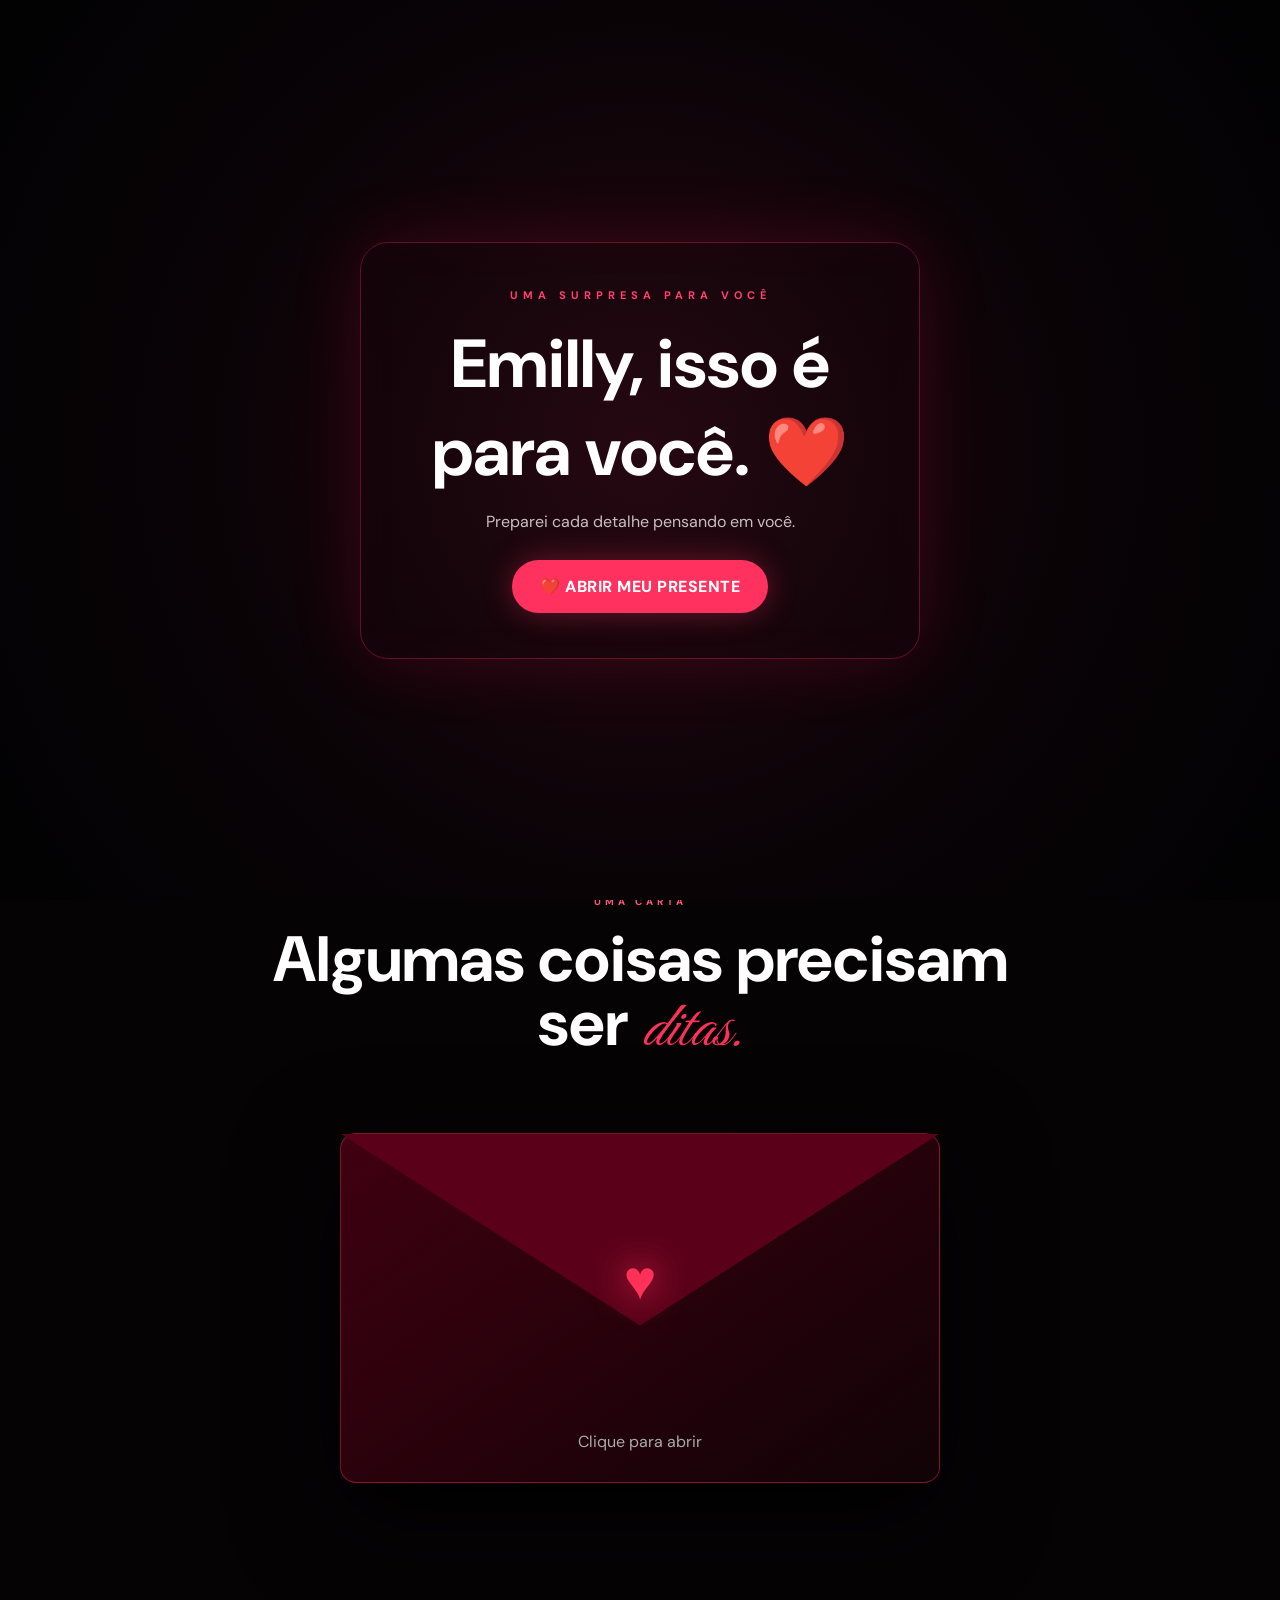
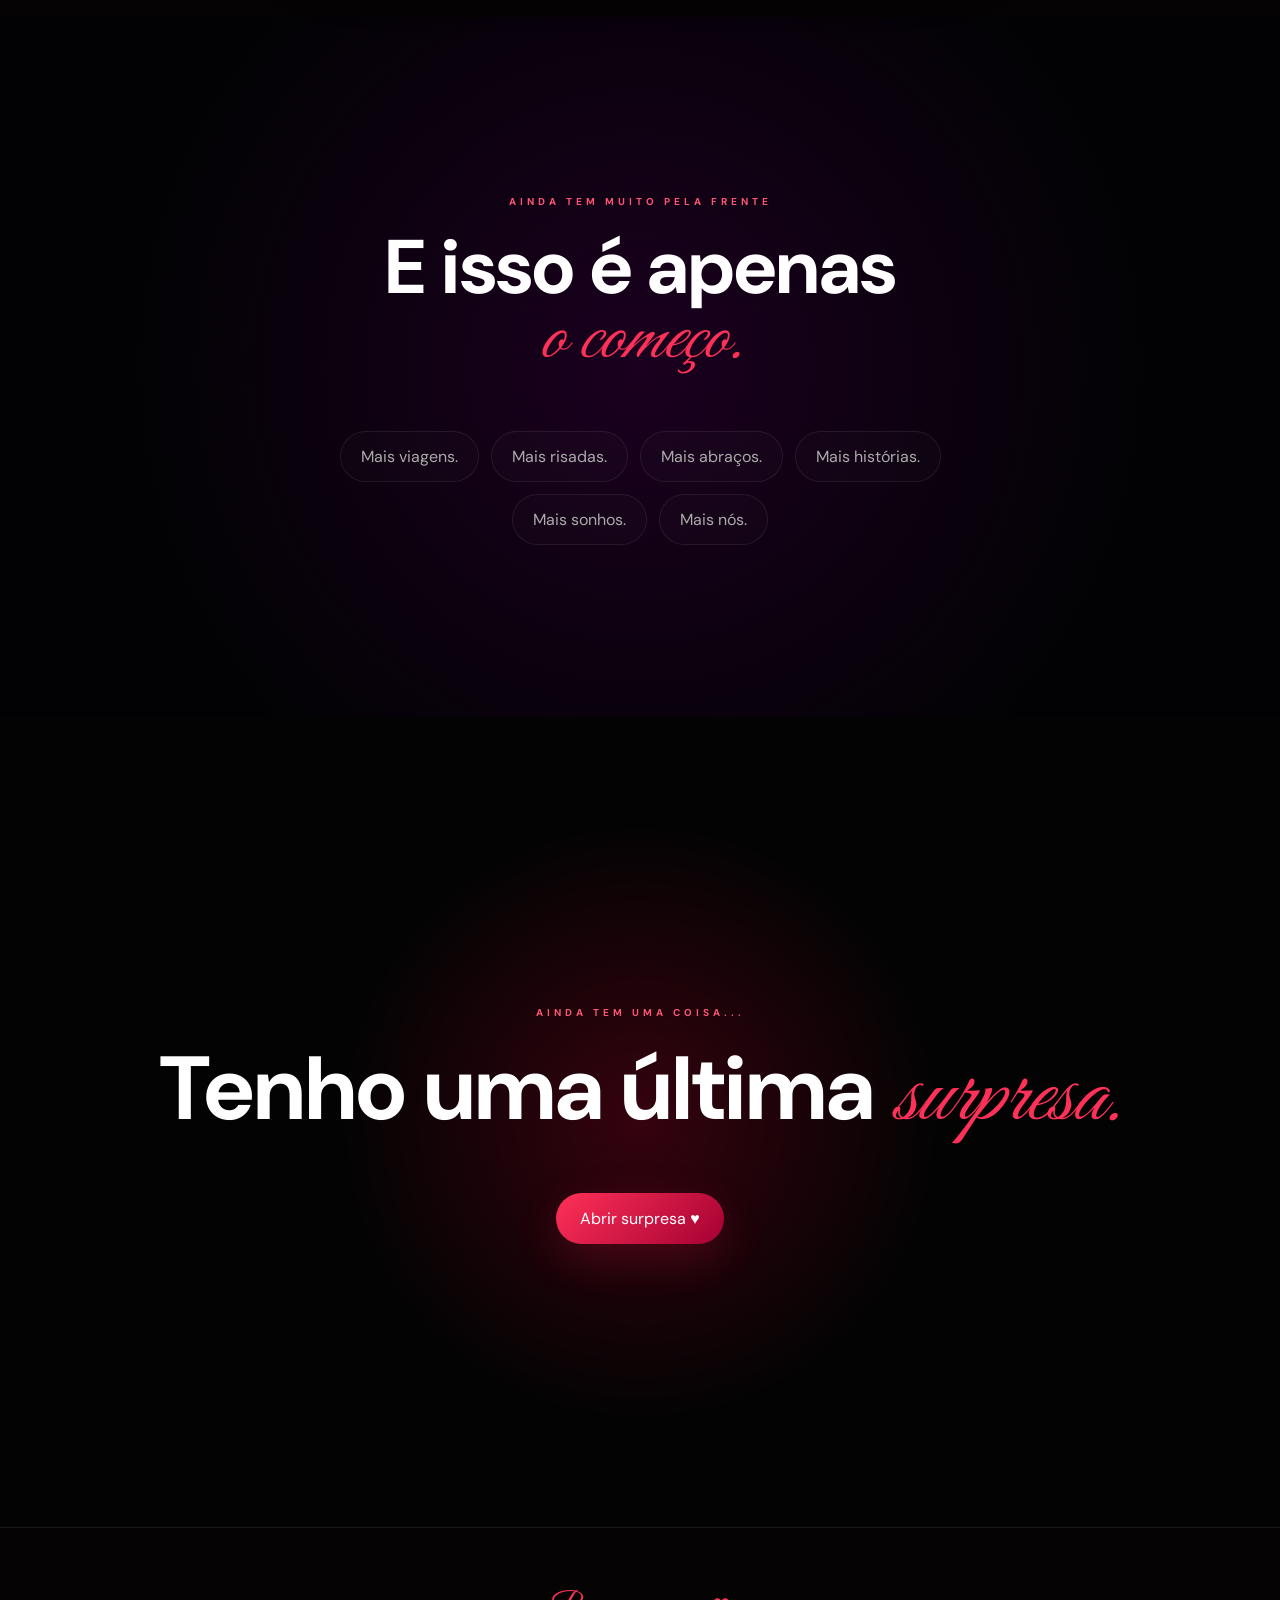
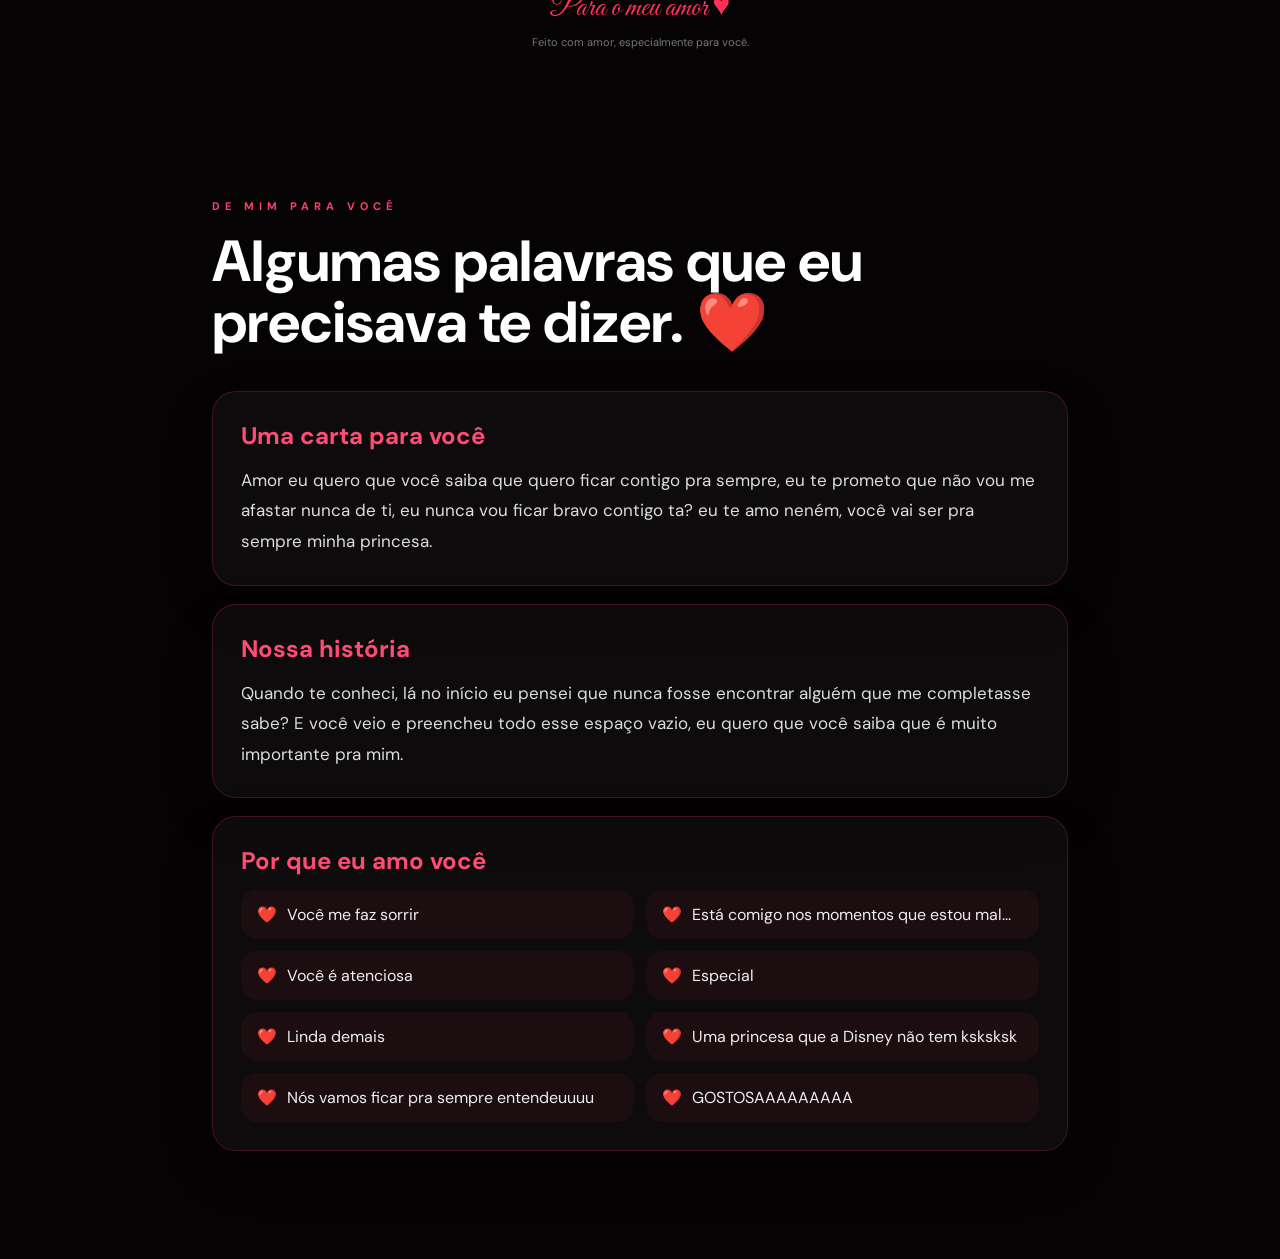
==== index.html @ db8c4653 "Add files via upload" ====
<!DOCTYPE html>
<html lang="pt-BR">
<head>
  <meta charset="UTF-8">
  <meta name="viewport" content="width=device-width, initial-scale=1.0">
  <meta name="theme-color" content="#070305">
  <meta name="description" content="Um cantinho especial feito com amor.">
  <title>Para o meu amor ❤️</title>
  <link rel="preconnect" href="https://fonts.googleapis.com">
  <link rel="preconnect" href="https://fonts.gstatic.com" crossorigin>
  <link href="https://fonts.googleapis.com/css2?family=DM+Sans:wght@400;500;600;700&family=Great+Vibes&display=swap" rel="stylesheet">
  <link rel="stylesheet" href="style.css">

<style>
.gift-overlay{position:fixed;inset:0;z-index:99999;display:flex;align-items:center;justify-content:center;
background:radial-gradient(circle at center,#260812 0%,#090306 55%,#020203 100%);transition:opacity .8s,visibility .8s;padding:24px}
.gift-overlay.hidden{opacity:0;visibility:hidden;pointer-events:none}
.gift-box{text-align:center;max-width:560px;padding:45px 28px;border:1px solid rgba(255,40,100,.35);
border-radius:28px;box-shadow:0 0 70px rgba(255,20,90,.16),inset 0 0 50px rgba(255,20,90,.04)}
.gift-kicker,.section-kicker{letter-spacing:5px;color:#ff416d;font-size:11px;font-weight:700;margin-bottom:18px}
.gift-box h1{font-size:clamp(34px,7vw,68px);margin:0 0 15px;color:#fff}
.gift-box p{color:#c9bfc2;font-size:16px;margin-bottom:28px}
.gift-box button{border:0;border-radius:999px;padding:16px 28px;background:#ff315f;color:#fff;font-weight:800;
letter-spacing:.5px;cursor:pointer;box-shadow:0 0 30px rgba(255,49,95,.35)}
.messages-section{max-width:900px;margin:0 auto;padding:90px 22px}
.messages-section h2{color:#fff;font-size:clamp(32px,5vw,58px);line-height:1.05;margin:0 0 38px}
.messages-section h2 span{color:#ff315f}
.message-card{background:rgba(255,255,255,.035);border:1px solid rgba(255,49,95,.22);border-radius:24px;
padding:28px;margin:18px 0;box-shadow:0 20px 50px rgba(0,0,0,.2)}
.message-card h3{color:#ff4c74;margin:0 0 14px;font-size:24px}
.message-card p{color:#ddd;line-height:1.8;font-size:17px;margin:0}
.reasons{display:grid;grid-template-columns:repeat(2,minmax(0,1fr));gap:12px}
.reason{padding:14px 16px;border-radius:16px;background:rgba(255,49,95,.06);color:#eee}
.reason span{color:#ff315f;margin-right:10px}
@media(max-width:600px){.reasons{grid-template-columns:1fr}.messages-section{padding:65px 16px}.gift-box{padding:35px 20px}}
</style>
<script>
function openGift(){
  const overlay=document.getElementById('giftOverlay');
  const audio=document.getElementById('romanticAudio');
  if(overlay) overlay.classList.add('hidden');
  if(audio){
    audio.currentTime=0;
    audio.play().catch(()=>{});
  }
}
</script>

</head>
<body>

<div id="giftOverlay" class="gift-overlay">
  <div class="gift-box">
    <div class="gift-kicker">UMA SURPRESA PARA VOCÊ</div>
    <h1>Emilly, isso é para você. ❤️</h1>
    <p>Preparei cada detalhe pensando em você.</p>
    <button id="openGiftBtn" onclick="openGift()">❤️ ABRIR MEU PRESENTE</button>
  </div>
</div>
<audio id="romanticAudio" src="nossa-musica.mp3" preload="auto" loop></audio>

  <div id="hearts" aria-hidden="true"></div>

  <header class="navbar">
    <a class="logo" href="#inicio">Para o meu amor <span>♡</span></a>
    <nav>
      <a href="#inicio">Início</a>
      <a href="#historia">Nossa História</a>
      <a href="#momentos">Momentos</a>
      <a href="#motivos">Motivos</a>
      <a href="#carta">Carta</a>
      <a href="#surpresa">Surpresa</a>
    </nav>
    <button class="love-pill" id="lovePill">♥ Eu te amo</button>
  </header>

  <main>
    

    <section id="motivos" class="reasons-section">
      <div class="reason-number" id="reasonNumber">01</div>
      <span class="eyebrow">UM DOS 100 MOTIVOS</span>
      <h2>Por que eu te amo?</h2>
      <div class="reason-card"><span>♥</span><p id="reasonText">Seu sorriso.</p></div>
      <button class="primary-btn" id="nextReason">Revelar outro motivo ♥</button>
      <small id="reasonCounter">Motivo 1 de 100</small>
    </section>

    <section id="carta" class="letter-section">
      <div class="section-heading reveal">
        <span class="eyebrow">UMA CARTA</span>
        <h2>Algumas coisas precisam ser <em>ditas.</em></h2>
      </div>
      <button class="envelope" id="envelope" aria-label="Abrir carta">
        <div class="flap"></div><div class="seal">♥</div><span>Clique para abrir</span>
      </button>
      <div class="letter-paper" id="letterPaper" aria-hidden="true">
        <span>Para você, meu amor.</span>
        <h3>Eu te amo.</h3>
        <p>Talvez eu não consiga colocar em palavras tudo aquilo que sinto por você.</p>
        <p>Mas tentei transformar um pouco desse sentimento em cada detalhe deste pequeno cantinho.</p>
        <p>Obrigado por fazer parte da minha vida, pelos momentos que vivemos e por todos aqueles que ainda vamos viver.</p>
        <p class="signature">Com todo meu amor,<br>sempre seu. ♥</p>
      </div>
    </section>

    <section class="future-section">
      <div class="future-content reveal">
        <span class="eyebrow">AINDA TEM MUITO PELA FRENTE</span>
        <h2>E isso é apenas <em>o começo.</em></h2>
        <div class="future-grid"><span>Mais viagens.</span><span>Mais risadas.</span><span>Mais abraços.</span><span>Mais histórias.</span><span>Mais sonhos.</span><span>Mais nós.</span></div>
      </div>
    </section>

    <section id="surpresa" class="surprise-section">
      <div id="surpriseBefore" class="reveal">
        <span class="eyebrow">AINDA TEM UMA COISA...</span>
        <h2>Tenho uma última <em>surpresa.</em></h2>
        <button class="primary-btn" id="surpriseButton">Abrir surpresa ♥</button>
      </div>
      <div id="surpriseAfter" class="final-message hidden">
        <div class="big-heart">♥</div>
        <span>PARA SEMPRE</span>
        <h2>Eu escolheria você<br><em>em todas as vidas.</em></h2>
        <p>Te amo. ❤️</p>
      </div>
    </section>
  </main>

  <footer><strong>Para o meu amor ♥</strong><p>Feito com amor, especialmente para você.</p></footer>

  <div class="modal" id="photoModal" aria-hidden="true">
    <button id="closeModal" aria-label="Fechar">×</button>
    <img id="modalImage" src="" alt="Foto ampliada">
  </div>

  <div class="toast" id="toast">Feito com amor ❤️</div>
  <button class="music-button" id="musicButton" title="Ativar música">♫</button>
  <audio id="music" loop preload="none"></audio>

  <script src="script.js"></script>

<section class="messages-section">
  <div class="section-kicker">DE MIM PARA VOCÊ</div>
  <h2>Algumas palavras que eu precisava te dizer. <span>❤️</span></h2>
  <div class="message-card">
    <h3>Uma carta para você</h3>
    <p>Amor eu quero que você saiba que quero ficar contigo pra sempre, eu te prometo que não vou me afastar nunca de ti, eu nunca vou ficar bravo contigo ta? eu te amo neném, você vai ser pra sempre minha princesa.</p>
  </div>
  <div class="message-card">
    <h3>Nossa história</h3>
    <p>Quando te conheci, lá no início eu pensei que nunca fosse encontrar alguém que me completasse sabe? E você veio e preencheu todo esse espaço vazio, eu quero que você saiba que é muito importante pra mim.</p>
  </div>
  <div class="message-card">
    <h3>Por que eu amo você</h3>
    <div class="reasons">
      <div class="reason"><span>❤️</span>Você me faz sorrir</div><div class="reason"><span>❤️</span>Está comigo nos momentos que estou mal...</div><div class="reason"><span>❤️</span>Você é atenciosa</div><div class="reason"><span>❤️</span>Especial</div><div class="reason"><span>❤️</span>Linda demais</div><div class="reason"><span>❤️</span>Uma princesa que a Disney não tem ksksksk</div><div class="reason"><span>❤️</span>Nós vamos ficar pra sempre entendeuuuu</div><div class="reason"><span>❤️</span>GOSTOSAAAAAAAAA</div>
    </div>
  </div>
</section>

</body>
</html>
---- style.css ----
:root{--bg:#060305;--panel:#12080b;--red:#ff3158;--red2:#a40032;--text:#fff;--muted:#929096;--line:rgba(255,255,255,.08)}
*{box-sizing:border-box;margin:0;padding:0}html{scroll-behavior:smooth}body{background:var(--bg);color:var(--text);font-family:"DM Sans",sans-serif;overflow-x:hidden}button,a{font:inherit}button{border:0}a{text-decoration:none;color:inherit}::selection{background:#ff3158;color:#fff}
body:before{content:"";position:fixed;inset:0;pointer-events:none;z-index:90;background:radial-gradient(circle at center,transparent 35%,rgba(0,0,0,.45) 100%)}
#hearts{position:fixed;inset:0;overflow:hidden;pointer-events:none;z-index:2}.floating-heart{position:absolute;bottom:-30px;color:rgba(255,49,88,.35);animation:float 9s linear forwards}@keyframes float{to{transform:translateY(-115vh) rotate(25deg);opacity:0}}
.navbar{height:76px;position:fixed;top:0;left:0;width:100%;z-index:100;display:flex;align-items:center;justify-content:space-between;padding:0 5%;background:rgba(5,3,4,.72);backdrop-filter:blur(18px);border-bottom:1px solid var(--line)}.logo{font:27px "Great Vibes",cursive}.logo span{color:var(--red)}nav{display:flex;gap:25px;color:#aaa;font-size:13px}nav a:hover{color:#fff}.love-pill{border:1px solid rgba(255,49,88,.5);background:transparent;color:#ff6681;border-radius:30px;padding:11px 18px;cursor:pointer}
.hero{min-height:100svh;display:grid;place-items:center;text-align:center;position:relative;padding:120px 20px;background:radial-gradient(circle at 50% 45%,rgba(130,0,35,.32),transparent 34%),linear-gradient(#0003,#0008),#060305}.hero-glow{position:absolute;width:500px;height:500px;border-radius:50%;background:#e00045;filter:blur(180px);opacity:.15}.hero-content{position:relative;z-index:3;max-width:800px}.eyebrow{display:inline-block;color:#ff5574;font-size:10px;letter-spacing:4px;font-weight:700}.hero h1{font-size:clamp(62px,10vw,125px);line-height:.85;letter-spacing:-5px;margin:22px 0}.hero h1 em,.section-heading em,.reasons-section h2 em,.future-content h2 em,.surprise-section h2 em{font-family:"Great Vibes",cursive;color:var(--red);font-weight:400;letter-spacing:0}.hero p{max-width:560px;margin:0 auto 35px;color:#aaa;line-height:1.8}.primary-btn{display:inline-flex;align-items:center;gap:12px;padding:15px 24px;border-radius:50px;color:#fff;background:linear-gradient(135deg,var(--red),var(--red2));box-shadow:0 15px 45px rgba(255,30,70,.2);cursor:pointer;transition:.3s}.primary-btn:hover{transform:translateY(-3px);box-shadow:0 20px 55px rgba(255,30,70,.35)}.scroll-hint{position:absolute;bottom:28px;color:#777;text-transform:uppercase;font-size:9px;letter-spacing:2px}.scroll-hint i{display:block;width:1px;height:35px;background:var(--red);margin:0 auto 8px}
.section{max-width:1200px;margin:auto;padding:130px 25px}.section-heading{text-align:center;max-width:750px;margin:0 auto 70px}.section-heading h2{font-size:clamp(38px,5vw,68px);line-height:1;margin:18px 0}.section-heading p{color:#777;line-height:1.8}.timeline{max-width:850px;margin:auto}.timeline-item{display:grid;grid-template-columns:55px 14px 1fr;gap:20px;min-height:155px}.timeline-number{color:var(--red);font-size:12px;padding-top:4px}.timeline-dot{width:9px;height:9px;background:var(--red);border-radius:50%;box-shadow:0 0 20px var(--red);margin-top:5px}.timeline-item>div:nth-child(2){position:relative}.timeline-item>div:nth-child(2):after{content:"";position:absolute;top:14px;left:4px;width:1px;height:145px;background:linear-gradient(var(--red),transparent)}.timeline-item h3{font-size:23px;margin-bottom:10px}.timeline-item p{color:#777;line-height:1.8}
.heart-section{padding:130px 20px;text-align:center;background:radial-gradient(circle,rgba(160,0,45,.15),transparent 50%),#080506}.heart-gallery{position:relative;width:620px;height:570px;max-width:95vw;margin:auto}.heart-photo{position:absolute;width:145px;height:145px;padding:5px;background:#10090b;border:1px solid rgba(255,49,88,.45);cursor:pointer;overflow:hidden;transition:.35s;box-shadow:0 0 30px #ff1e4620}.heart-photo img{width:100%;height:100%;object-fit:cover}.heart-photo:hover{transform:scale(1.08) rotate(0)!important;z-index:10}.p1{left:125px;top:20px;transform:rotate(-8deg)}.p2{left:275px;top:20px;transform:rotate(8deg)}.p3{left:65px;top:130px;transform:rotate(-12deg)}.p4{left:220px;top:125px;transform:rotate(3deg)}.p5{left:375px;top:130px;transform:rotate(12deg)}.p6{left:125px;top:280px;transform:rotate(-5deg)}.p7{left:275px;top:275px;transform:rotate(5deg)}.p8{left:205px;top:410px;transform:rotate(-4deg)}.heart-center{position:absolute;z-index:6;left:50%;top:46%;transform:translate(-50%,-50%);width:180px;height:180px;border-radius:50%;display:flex;flex-direction:column;align-items:center;justify-content:center;background:#25070eeb;border:1px solid #ff315866;box-shadow:0 0 60px #ff1e4635}.heart-center strong{font:38px "Great Vibes",cursive;color:#ff5d7b}.heart-center small{color:#999;margin-top:5px}.heart-center span{color:var(--red);margin-top:10px}
.photo-grid{display:grid;grid-template-columns:repeat(3,1fr);gap:14px}.photo-card{height:330px;position:relative;overflow:hidden;background:#111;cursor:pointer;padding:0}.photo-card img{width:100%;height:100%;object-fit:cover;transition:.6s}.photo-card span{position:absolute;inset:0;display:grid;place-items:center;font-size:35px;opacity:0;background:#0005;transition:.3s}.photo-card:hover img{transform:scale(1.08)}.photo-card:hover span{opacity:1}
.reasons-section{min-height:80vh;padding:130px 20px;display:flex;flex-direction:column;align-items:center;justify-content:center;text-align:center;background:radial-gradient(circle,rgba(170,0,50,.2),transparent 50%),#070506}.reason-number{font-size:110px;font-weight:700;line-height:.8;color:#ffffff09}.reasons-section h2{font-size:clamp(38px,5vw,62px);margin:18px 0 30px}.reason-card{width:min(700px,100%);min-height:155px;padding:35px;border:1px solid #ff31583b;border-radius:20px;background:#ffffff05;backdrop-filter:blur(15px);margin-bottom:28px}.reason-card span{color:var(--red);font-size:22px}.reason-card p{font:38px "Great Vibes",cursive;margin-top:10px}.reasons-section small{color:#555;margin-top:15px}
.letter-section{padding:130px 20px;min-height:850px;text-align:center}.envelope{width:min(600px,92vw);height:350px;position:relative;border-radius:16px;background:linear-gradient(145deg,#400011,#100306);border:1px solid #ff315866;cursor:pointer;box-shadow:0 30px 100px #000;transition:.4s;color:#aaa}.envelope:hover{transform:translateY(-8px)}.flap{position:absolute;top:0;left:0;width:100%;height:55%;background:#5a0019;clip-path:polygon(0 0,100% 0,50% 100%)}.seal{position:absolute;top:42%;left:50%;transform:translate(-50%,-50%);font-size:55px;color:var(--red);filter:drop-shadow(0 0 18px var(--red));z-index:3}.envelope>span{position:absolute;bottom:30px;left:0;right:0}.letter-paper{display:none;width:min(600px,92vw);margin:25px auto 0;text-align:left;background:#f2e7dd;color:#321d20;padding:50px;border-radius:4px;box-shadow:0 25px 80px #000}.letter-paper.open{display:block;animation:paperIn .6s ease}@keyframes paperIn{from{opacity:0;transform:translateY(25px) scale(.98)}to{opacity:1;transform:none}}.letter-paper>span{font-size:11px;letter-spacing:2px;color:#9e3048}.letter-paper h3{font:55px "Great Vibes",cursive;color:#9e3048;margin:20px 0}.letter-paper p{line-height:1.9;margin-bottom:16px}.letter-paper .signature{font:28px "Great Vibes",cursive;color:#9e3048;margin-top:30px}
.future-section{min-height:700px;display:grid;place-items:center;text-align:center;background:radial-gradient(circle at 50% 50%,#1b001f,#020204 70%)}.future-content h2{font-size:clamp(42px,6vw,76px);line-height:.95;margin:22px 0 55px}.future-content h2 em{display:block}.future-grid{max-width:700px;display:flex;flex-wrap:wrap;justify-content:center;gap:12px}.future-grid span{padding:14px 20px;border:1px solid var(--line);border-radius:50px;color:#aaa;background:#ffffff04}
.surprise-section{min-height:90vh;display:grid;place-items:center;text-align:center;padding:100px 20px;background:radial-gradient(circle,rgba(255,0,60,.2),transparent 40%),#030303}.surprise-section h2{font-size:clamp(45px,7vw,90px);line-height:.95;margin:25px 0 50px}.final-message.hidden{display:none}.big-heart{font-size:125px;color:var(--red);animation:pulse 1.3s infinite;filter:drop-shadow(0 0 35px #ff1e46aa)}@keyframes pulse{50%{transform:scale(1.12)}}.final-message>span{letter-spacing:7px;color:#777;font-size:10px}.final-message h2{margin:20px 0}.final-message p{color:#aaa}
footer{text-align:center;padding:60px 20px;border-top:1px solid var(--line);color:#777}footer strong{font:30px "Great Vibes",cursive;color:var(--red)}footer p{font-size:11px;margin-top:8px}
.modal{position:fixed;inset:0;background:#000e;z-index:300;display:none;place-items:center;padding:30px}.modal.open{display:grid}.modal img{max-width:92vw;max-height:88vh;border-radius:10px;box-shadow:0 0 100px #ff1e4630}.modal button{position:fixed;right:25px;top:15px;background:none;color:#fff;font-size:42px;cursor:pointer}.toast{position:fixed;left:50%;bottom:25px;transform:translate(-50%,30px);background:#17080d;border:1px solid #ff315844;color:#fff;padding:12px 18px;border-radius:50px;opacity:0;pointer-events:none;z-index:400;transition:.3s}.toast.show{opacity:1;transform:translate(-50%,0)}.music-button{position:fixed;right:20px;bottom:20px;z-index:110;width:45px;height:45px;border-radius:50%;background:#13070b;border:1px solid #ff315866;color:#ff5574;cursor:pointer}.reveal{opacity:0;transform:translateY(25px);transition:opacity .8s ease,transform .8s ease}.reveal.visible{opacity:1;transform:none}
@media(max-width:800px){.navbar{height:65px;padding:0 18px}.navbar nav{display:none}.logo{font-size:22px}.love-pill{padding:9px 13px;font-size:11px}.hero h1{font-size:68px}.hero p{font-size:14px}.section{padding:95px 20px}.section-heading{margin-bottom:50px}.section-heading h2{font-size:40px}.timeline-item{grid-template-columns:38px 10px 1fr;gap:12px}.timeline-item h3{font-size:20px}.heart-gallery{width:350px;height:450px}.heart-photo{width:96px;height:96px}.p1{left:70px;top:15px}.p2{left:180px;top:15px}.p3{left:30px;top:105px}.p4{left:127px;top:100px}.p5{left:224px;top:105px}.p6{left:70px;top:200px}.p7{left:180px;top:200px}.p8{left:115px;top:300px}.heart-center{width:110px;height:110px;top:44%}.heart-center strong{font-size:24px}.heart-center small{font-size:8px}.photo-grid{grid-template-columns:repeat(2,1fr)}.photo-card{height:230px}.reason-number{font-size:82px}.reason-card{padding:30px 20px}.reason-card p{font-size:30px}.letter-paper{padding:35px 25px}.letter-paper h3{font-size:45px}.future-section{min-height:650px}.big-heart{font-size:90px}}
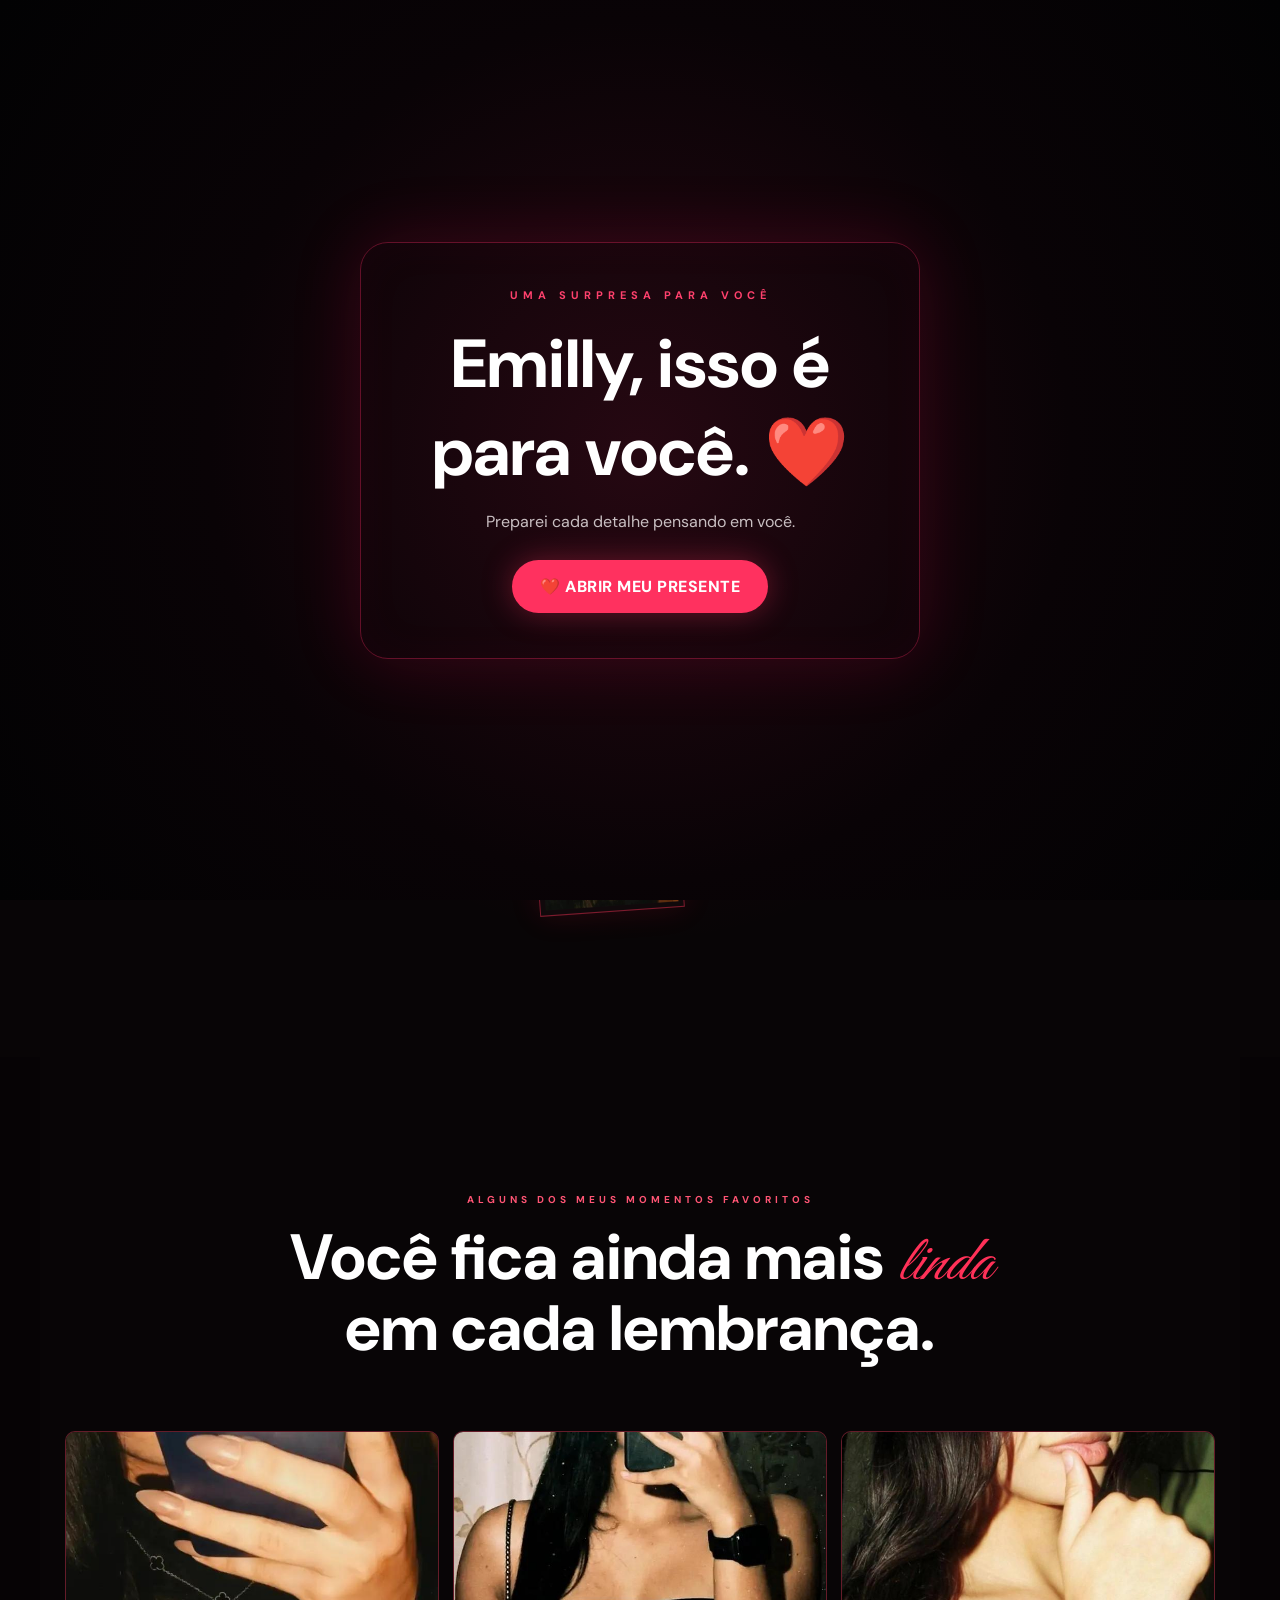
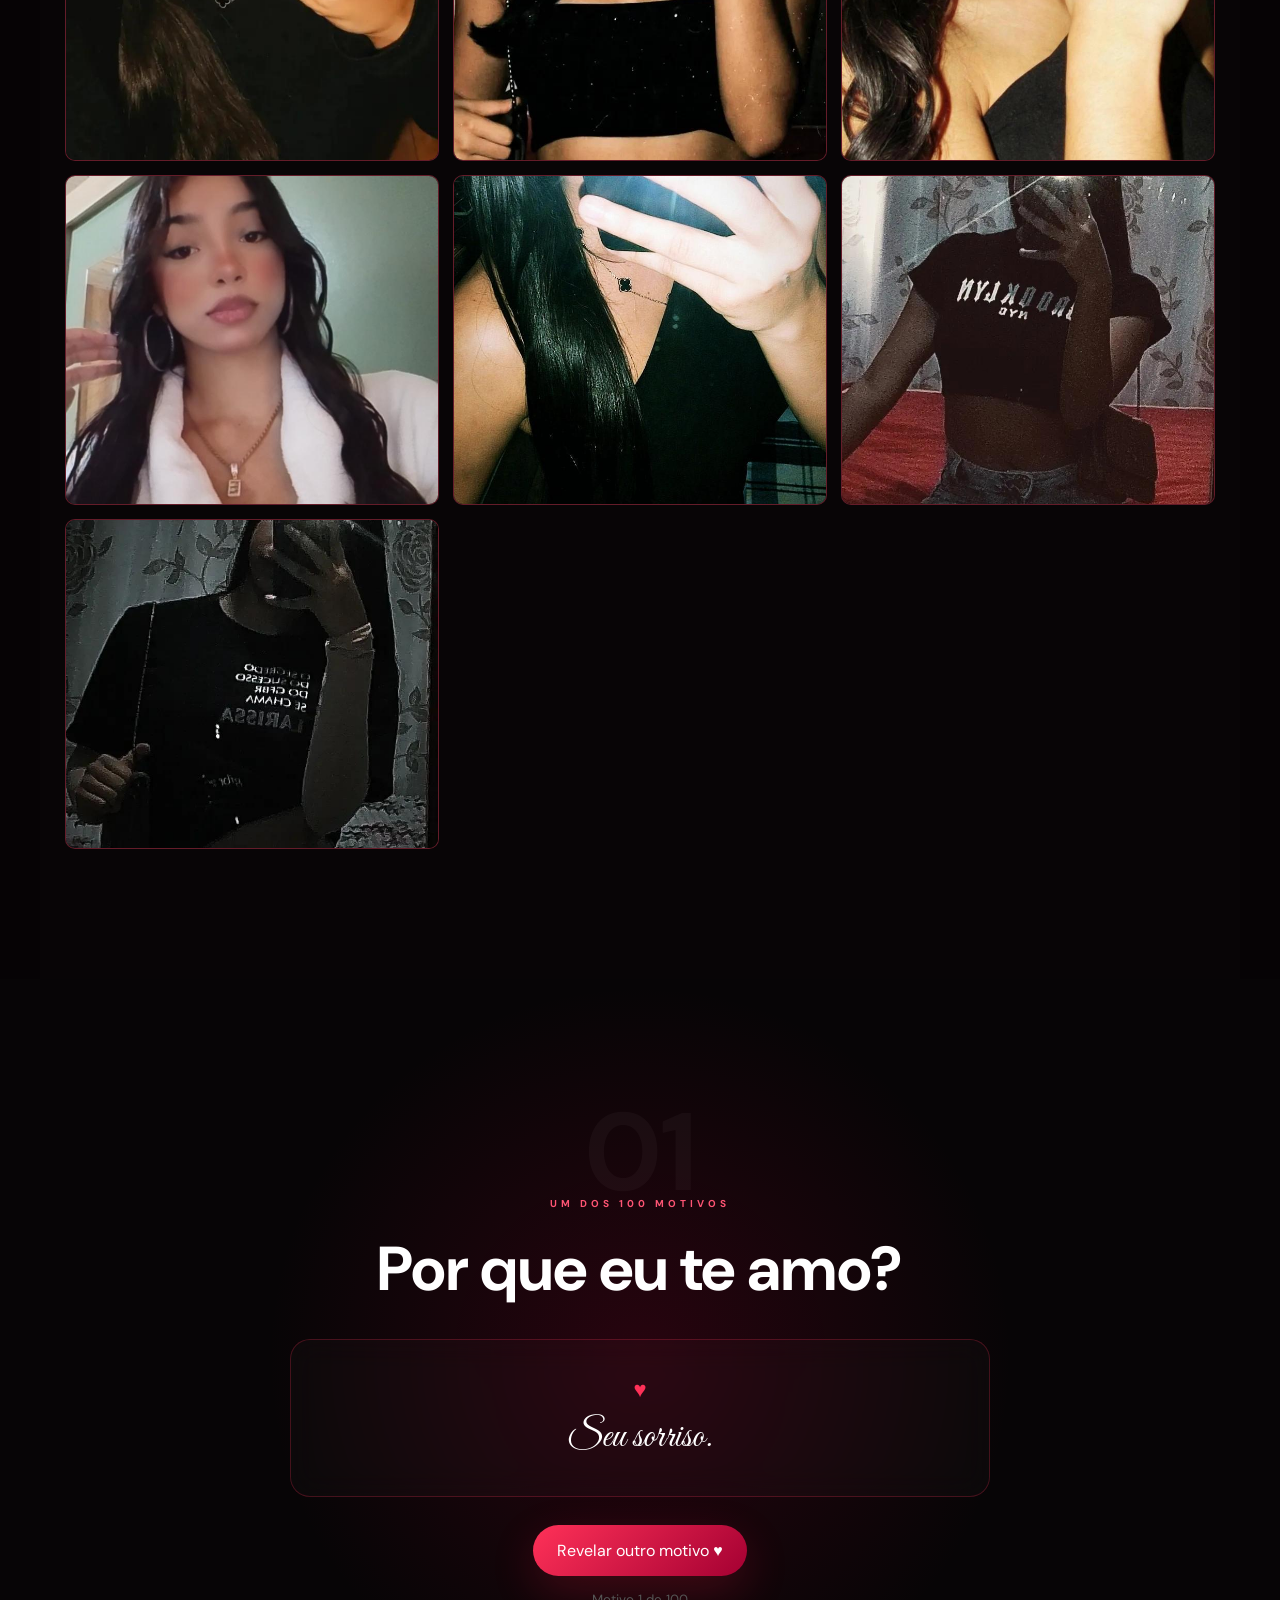
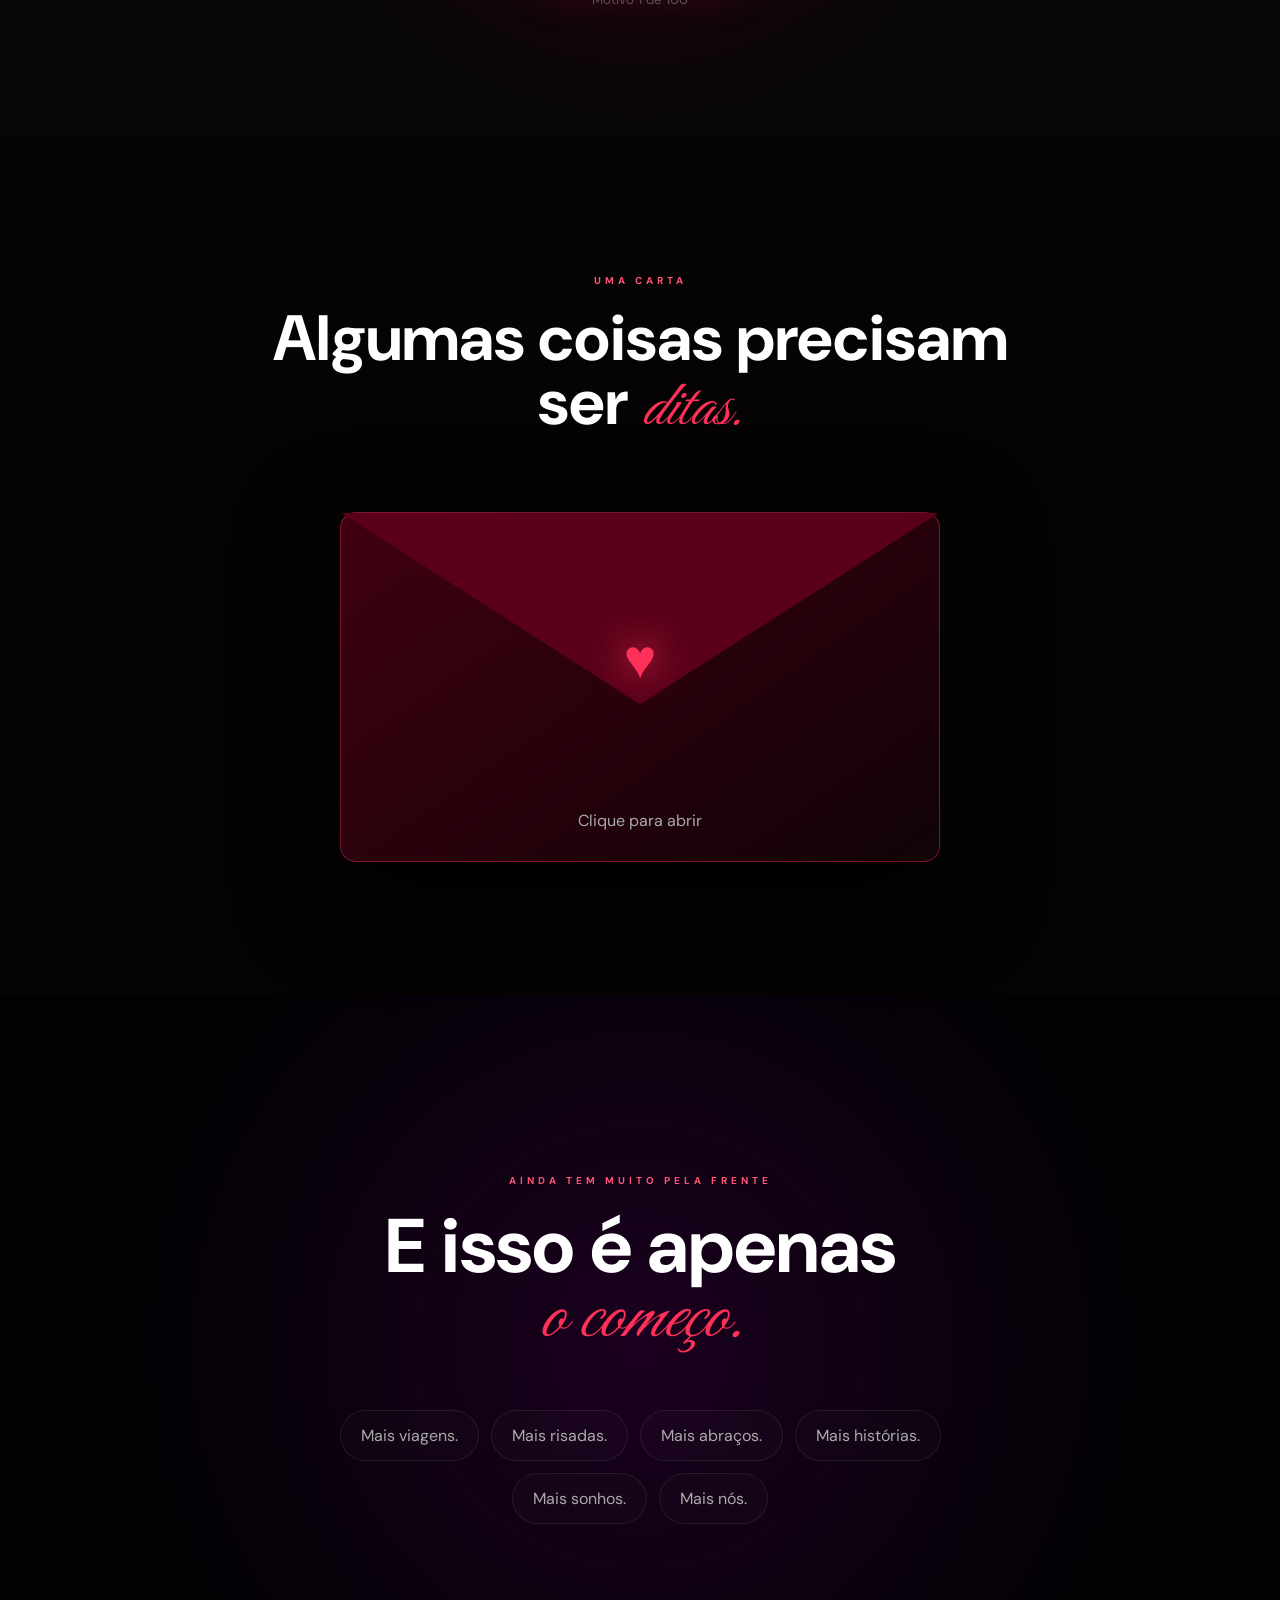
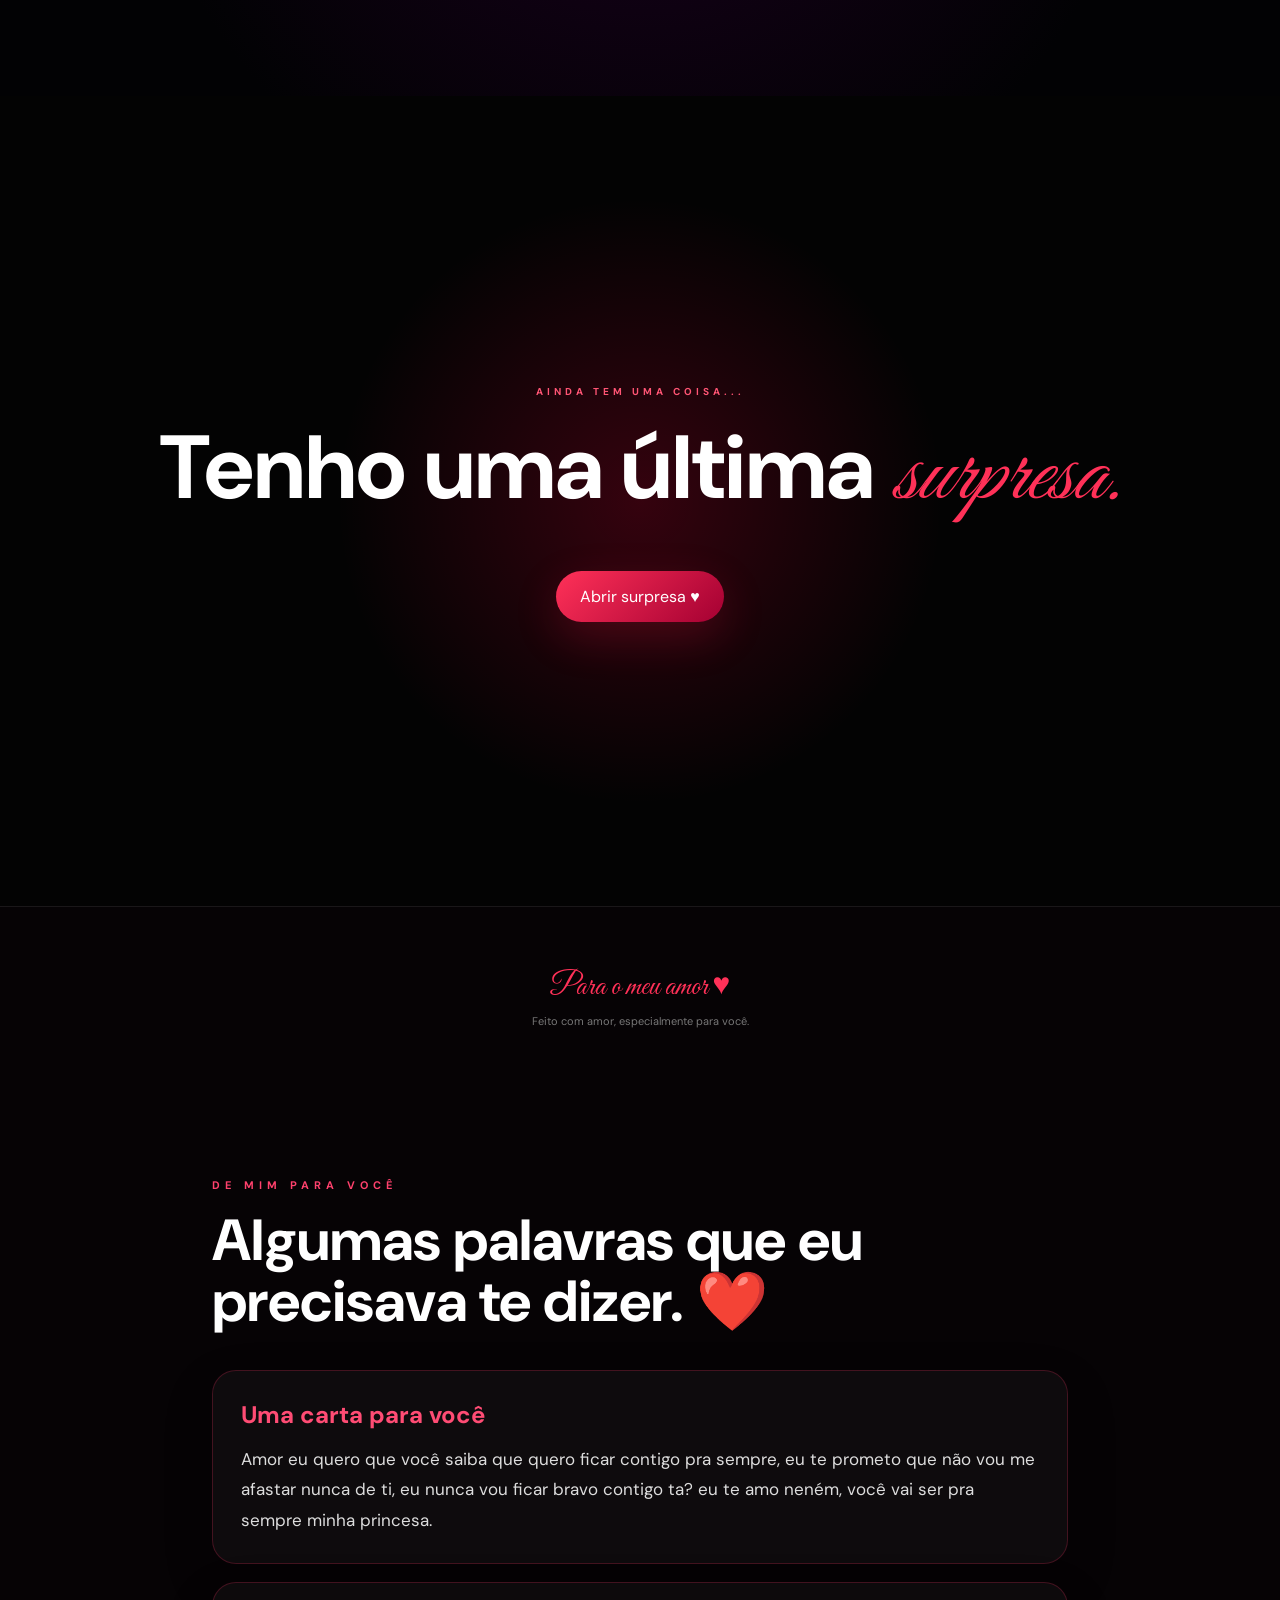
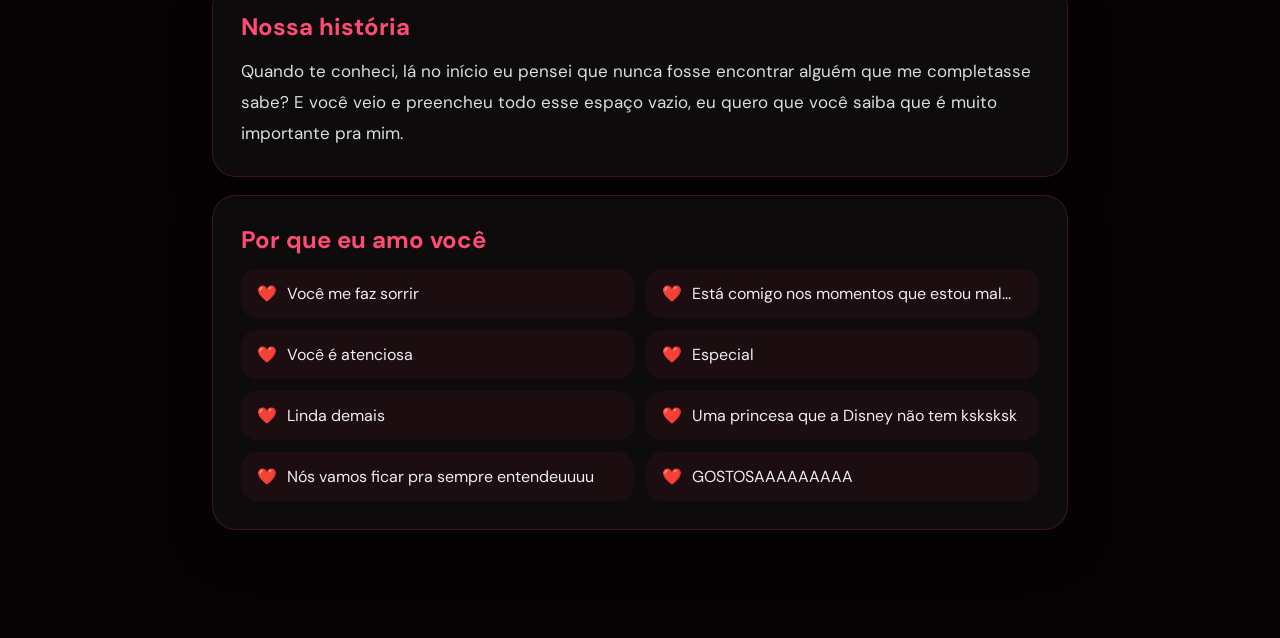
==== commit d07635b1: "Add files via upload" ====
--- a/index.html
+++ b/index.html
@@ -37,11 +37,13 @@
 <script>
 function openGift(){
   const overlay=document.getElementById('giftOverlay');
-  const audio=document.getElementById('romanticAudio');
+  const audio=document.getElementById('music');
   if(overlay) overlay.classList.add('hidden');
   if(audio){
     audio.currentTime=0;
     audio.play().catch(()=>{});
+    const btn=document.getElementById('musicButton');
+    if(btn) btn.textContent="❚❚";
   }
 }
 </script>
@@ -57,7 +59,6 @@
     <button id="openGiftBtn" onclick="openGift()">❤️ ABRIR MEU PRESENTE</button>
   </div>
 </div>
-<audio id="romanticAudio" src="nossa-musica.mp3" preload="auto" loop></audio>
 
   <div id="hearts" aria-hidden="true"></div>
 
@@ -75,6 +76,49 @@
   </header>
 
   <main>
+
+<section id="momentos" class="heart-section">
+  <div class="section-heading reveal">
+    <span class="eyebrow">O NOSSO CORAÇÃO</span>
+    <h2>Feito de <em>momentos.</em></h2>
+    <p>Um pedacinho de nós em cada foto. ❤️</p>
+  </div>
+  <div class="heart-gallery">
+    <button class="heart-photo p1 photo-open" type="button" aria-label="Abrir foto 1">
+  <img src="emilly-1.jpg" alt="Momento especial">
+</button><button class="heart-photo p2 photo-open" type="button" aria-label="Abrir foto 2">
+  <img src="emilly-2.jpg" alt="Momento especial">
+</button><button class="heart-photo p3 photo-open" type="button" aria-label="Abrir foto 3">
+  <img src="emilly-3.jpg" alt="Momento especial">
+</button><button class="heart-photo p4 photo-open" type="button" aria-label="Abrir foto 4">
+  <img src="emilly-4.jpg" alt="Momento especial">
+</button><button class="heart-photo p5 photo-open" type="button" aria-label="Abrir foto 5">
+  <img src="emilly-5.jpg" alt="Momento especial">
+</button><button class="heart-photo p6 photo-open" type="button" aria-label="Abrir foto 6">
+  <img src="emilly-6.jpg" alt="Momento especial">
+</button><button class="heart-photo p7 photo-open" type="button" aria-label="Abrir foto 7">
+  <img src="emilly-7.jpg" alt="Momento especial">
+</button><button class="heart-photo p8 photo-open" type="button" aria-label="Abrir foto 8">
+  <img src="emilly-1.jpg" alt="Momento especial">
+</button>
+    <div class="heart-center">
+      <strong>Eu te amo</strong>
+      <small>em cada detalhe</small>
+      <span>♥</span>
+    </div>
+  </div>
+</section>
+
+<section class="section photo-memory-section">
+  <div class="section-heading reveal">
+    <span class="eyebrow">ALGUNS DOS MEUS MOMENTOS FAVORITOS</span>
+    <h2>Você fica ainda mais <em>linda</em> em cada lembrança.</h2>
+  </div>
+  <div class="photo-grid">
+    <button class="photo-card photo-open" type="button"><img src="emilly-1.jpg" alt="Foto da Emilly"><span>♥</span></button><button class="photo-card photo-open" type="button"><img src="emilly-2.jpg" alt="Foto da Emilly"><span>♥</span></button><button class="photo-card photo-open" type="button"><img src="emilly-3.jpg" alt="Foto da Emilly"><span>♥</span></button><button class="photo-card photo-open" type="button"><img src="emilly-4.jpg" alt="Foto da Emilly"><span>♥</span></button><button class="photo-card photo-open" type="button"><img src="emilly-5.jpg" alt="Foto da Emilly"><span>♥</span></button><button class="photo-card photo-open" type="button"><img src="emilly-6.jpg" alt="Foto da Emilly"><span>♥</span></button><button class="photo-card photo-open" type="button"><img src="emilly-7.jpg" alt="Foto da Emilly"><span>♥</span></button>
+  </div>
+</section>
+
     
 
     <section id="motivos" class="reasons-section">
@@ -97,9 +141,7 @@
       <div class="letter-paper" id="letterPaper" aria-hidden="true">
         <span>Para você, meu amor.</span>
         <h3>Eu te amo.</h3>
-        <p>Talvez eu não consiga colocar em palavras tudo aquilo que sinto por você.</p>
-        <p>Mas tentei transformar um pouco desse sentimento em cada detalhe deste pequeno cantinho.</p>
-        <p>Obrigado por fazer parte da minha vida, pelos momentos que vivemos e por todos aqueles que ainda vamos viver.</p>
+        <p>Amor eu quero que você saiba que quero ficar contigo pra sempre, eu te prometo que não vou me afastar nunca de ti, eu nunca vou ficar bravo contigo ta? eu te amo neném, você vai ser pra sempre minha princesa.</p>
         <p class="signature">Com todo meu amor,<br>sempre seu. ♥</p>
       </div>
     </section>
@@ -136,7 +178,7 @@
 
   <div class="toast" id="toast">Feito com amor ❤️</div>
   <button class="music-button" id="musicButton" title="Ativar música">♫</button>
-  <audio id="music" loop preload="none"></audio>
+  <audio id="music" src="nossa-musica.mp3" loop preload="auto"></audio>
 
   <script src="script.js"></script>
 
--- a/style.css
+++ b/style.css
@@ -14,3 +14,14 @@
 footer{text-align:center;padding:60px 20px;border-top:1px solid var(--line);color:#777}footer strong{font:30px "Great Vibes",cursive;color:var(--red)}footer p{font-size:11px;margin-top:8px}
 .modal{position:fixed;inset:0;background:#000e;z-index:300;display:none;place-items:center;padding:30px}.modal.open{display:grid}.modal img{max-width:92vw;max-height:88vh;border-radius:10px;box-shadow:0 0 100px #ff1e4630}.modal button{position:fixed;right:25px;top:15px;background:none;color:#fff;font-size:42px;cursor:pointer}.toast{position:fixed;left:50%;bottom:25px;transform:translate(-50%,30px);background:#17080d;border:1px solid #ff315844;color:#fff;padding:12px 18px;border-radius:50px;opacity:0;pointer-events:none;z-index:400;transition:.3s}.toast.show{opacity:1;transform:translate(-50%,0)}.music-button{position:fixed;right:20px;bottom:20px;z-index:110;width:45px;height:45px;border-radius:50%;background:#13070b;border:1px solid #ff315866;color:#ff5574;cursor:pointer}.reveal{opacity:0;transform:translateY(25px);transition:opacity .8s ease,transform .8s ease}.reveal.visible{opacity:1;transform:none}
 @media(max-width:800px){.navbar{height:65px;padding:0 18px}.navbar nav{display:none}.logo{font-size:22px}.love-pill{padding:9px 13px;font-size:11px}.hero h1{font-size:68px}.hero p{font-size:14px}.section{padding:95px 20px}.section-heading{margin-bottom:50px}.section-heading h2{font-size:40px}.timeline-item{grid-template-columns:38px 10px 1fr;gap:12px}.timeline-item h3{font-size:20px}.heart-gallery{width:350px;height:450px}.heart-photo{width:96px;height:96px}.p1{left:70px;top:15px}.p2{left:180px;top:15px}.p3{left:30px;top:105px}.p4{left:127px;top:100px}.p5{left:224px;top:105px}.p6{left:70px;top:200px}.p7{left:180px;top:200px}.p8{left:115px;top:300px}.heart-center{width:110px;height:110px;top:44%}.heart-center strong{font-size:24px}.heart-center small{font-size:8px}.photo-grid{grid-template-columns:repeat(2,1fr)}.photo-card{height:230px}.reason-number{font-size:82px}.reason-card{padding:30px 20px}.reason-card p{font-size:30px}.letter-paper{padding:35px 25px}.letter-paper h3{font-size:45px}.future-section{min-height:650px}.big-heart{font-size:90px}}
+
+
+/* Fotos reais do presente */
+.heart-photo img,.photo-card img{display:block;opacity:1;visibility:visible}
+.heart-photo{background:#10090b}
+.photo-memory-section{background:#080506}
+.photo-card{border:1px solid rgba(255,49,88,.35);border-radius:10px}
+.photo-card img{object-fit:cover}
+@media(max-width:800px){
+  .heart-photo img{object-fit:cover}
+}
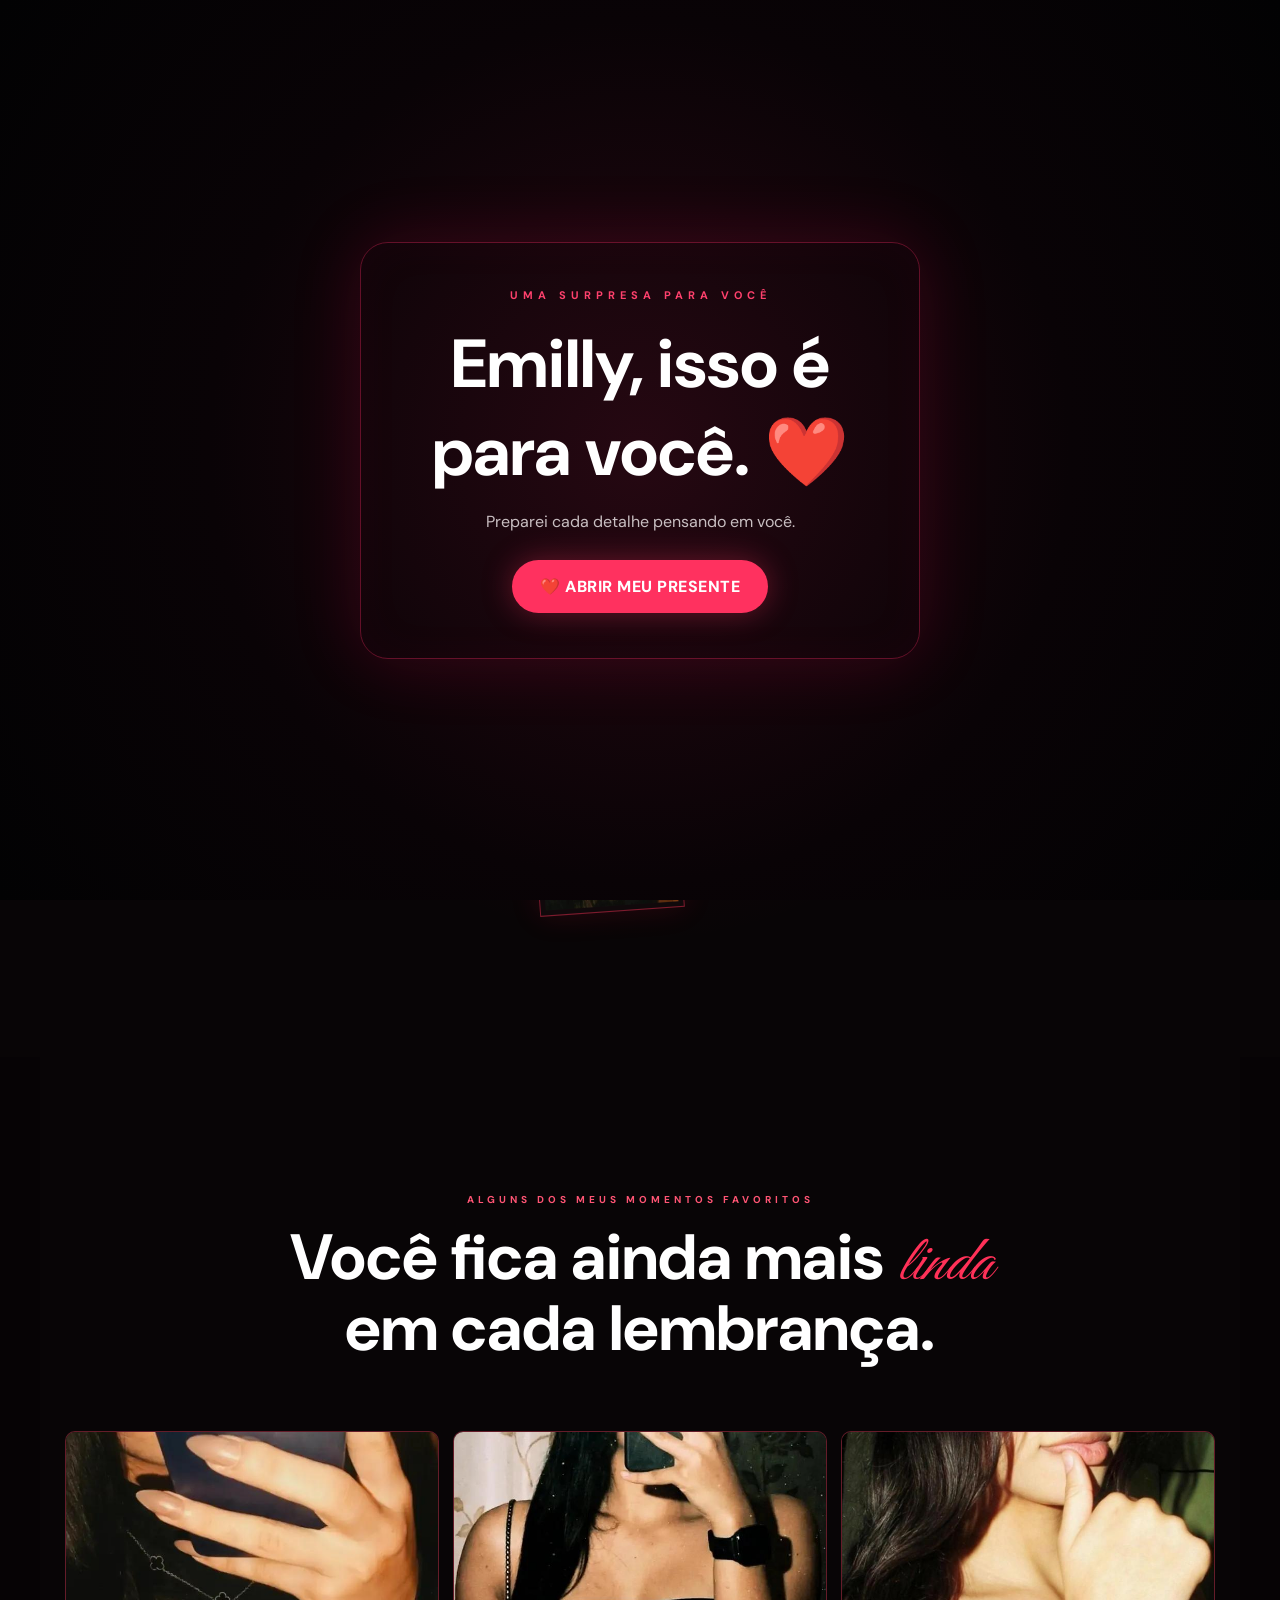
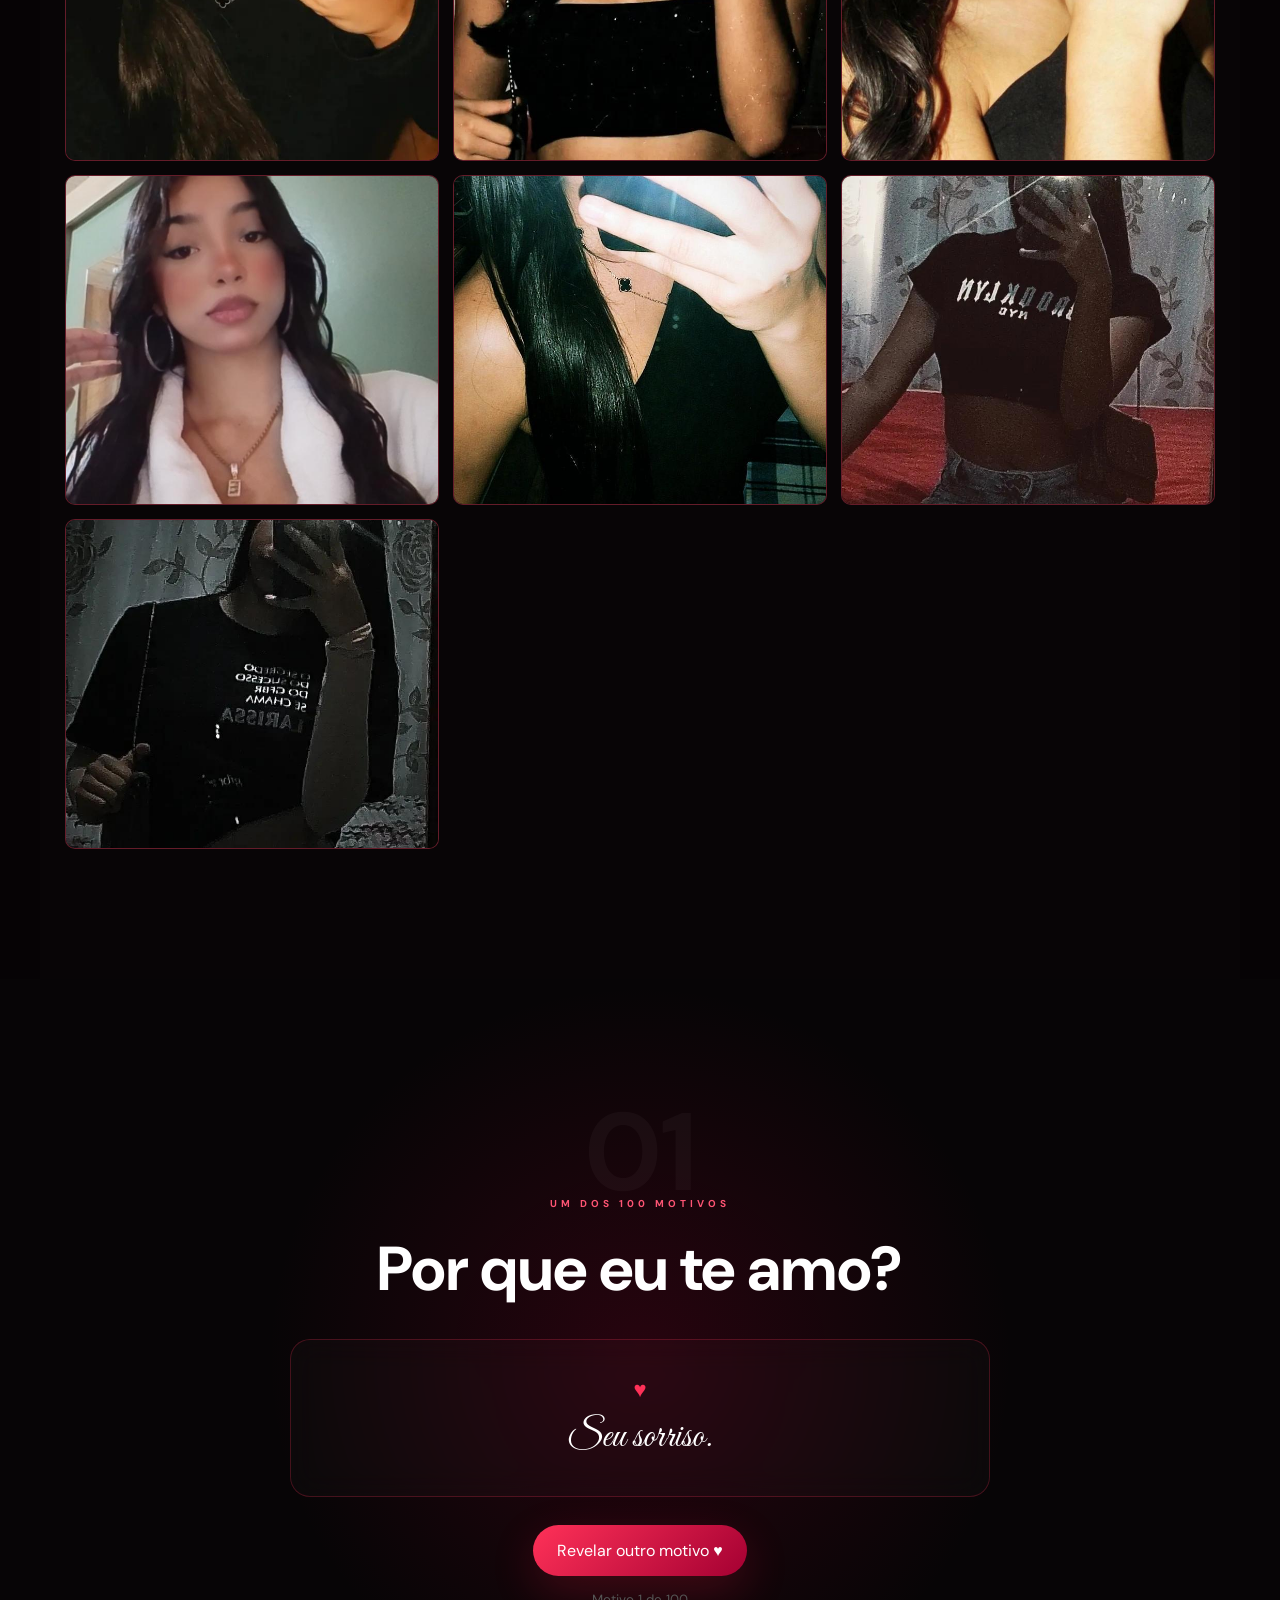
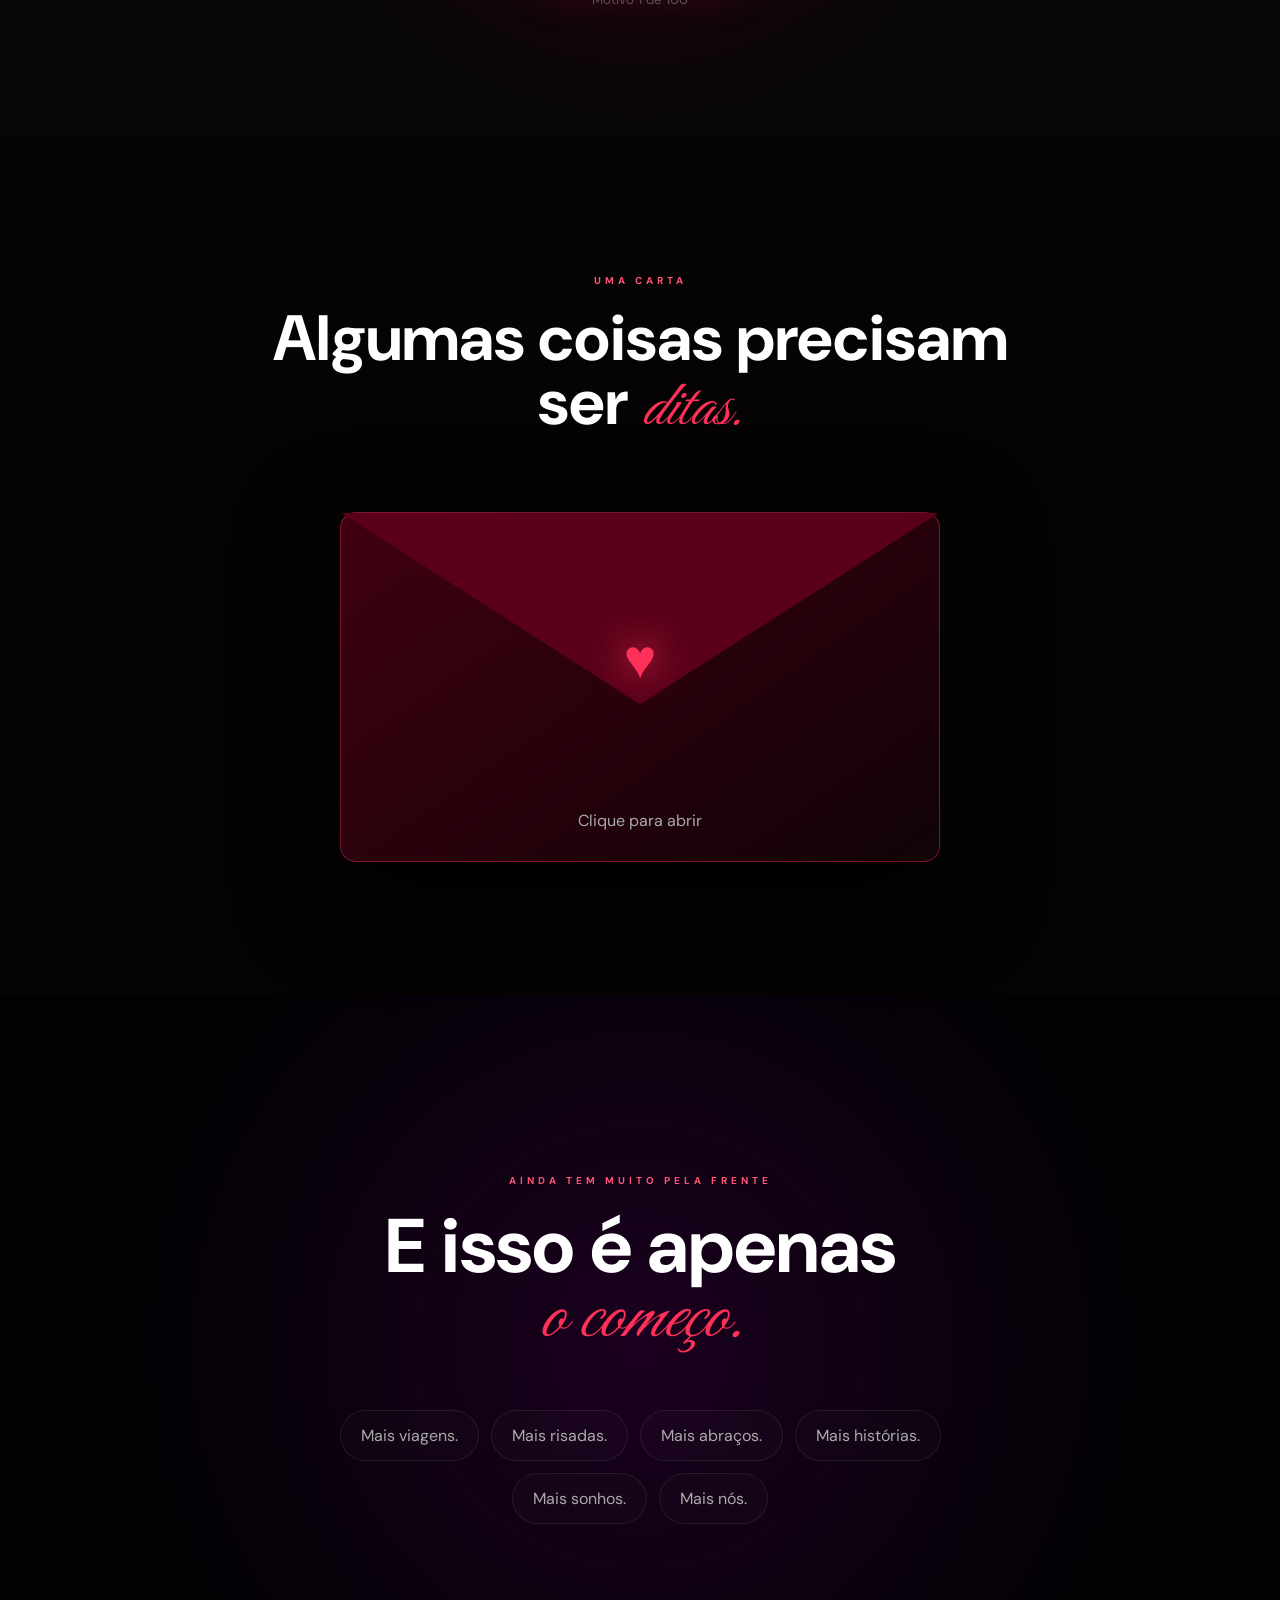
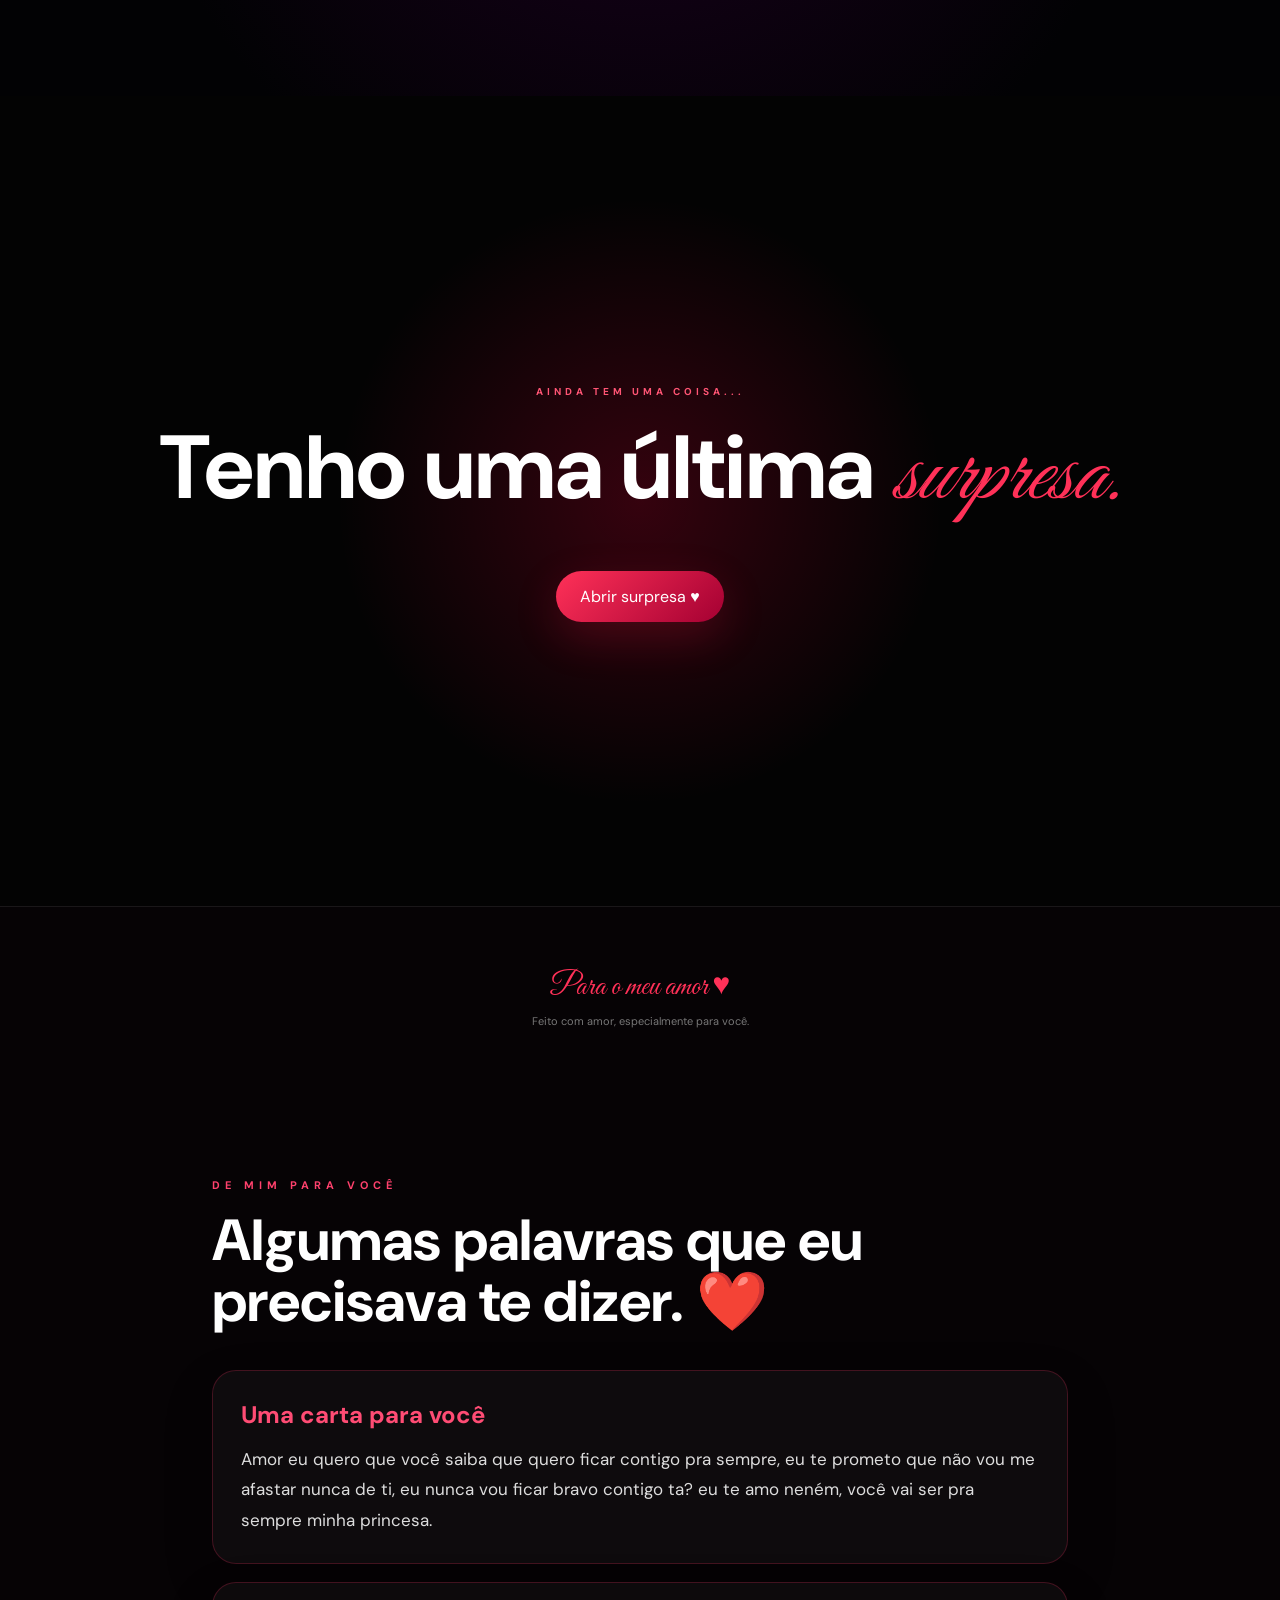
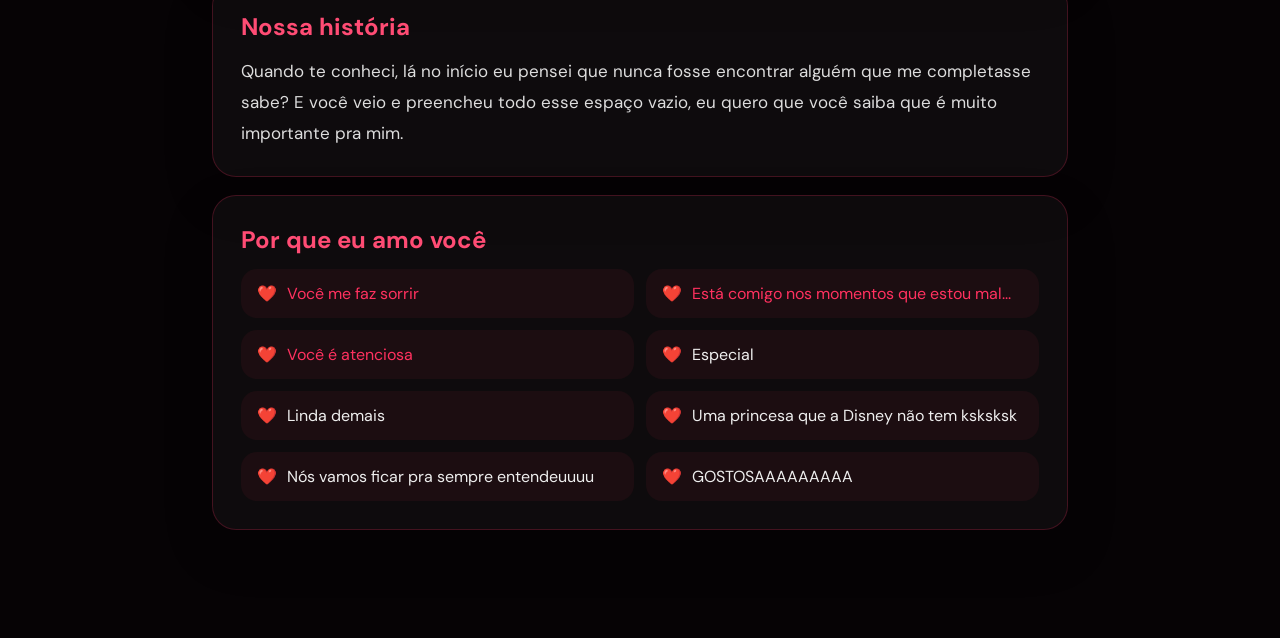
==== commit d4c14d7f: "Update index.html" ====
--- a/index.html
+++ b/index.html
@@ -54,8 +54,8 @@
 <div id="giftOverlay" class="gift-overlay">
   <div class="gift-box">
     <div class="gift-kicker">UMA SURPRESA PARA VOCÊ</div>
-    <h1>Emilly, isso é para você. ❤️</h1>
-    <p>Preparei cada detalhe pensando em você.</p>
+    <h1 id="giftTitle">Emilly, isso é para você. ❤️</h1>
+    <p id="giftSubtitle">Preparei cada detalhe pensando em você.</p>
     <button id="openGiftBtn" onclick="openGift()">❤️ ABRIR MEU PRESENTE</button>
   </div>
 </div>
@@ -63,7 +63,7 @@
   <div id="hearts" aria-hidden="true"></div>
 
   <header class="navbar">
-    <a class="logo" href="#inicio">Para o meu amor <span>♡</span></a>
+    <a class="logo" id="siteLogo" href="#inicio">Para o meu amor <span>♡</span></a>
     <nav>
       <a href="#inicio">Início</a>
       <a href="#historia">Nossa História</a>
@@ -140,8 +140,8 @@
       </button>
       <div class="letter-paper" id="letterPaper" aria-hidden="true">
         <span>Para você, meu amor.</span>
-        <h3>Eu te amo.</h3>
-        <p>Amor eu quero que você saiba que quero ficar contigo pra sempre, eu te prometo que não vou me afastar nunca de ti, eu nunca vou ficar bravo contigo ta? eu te amo neném, você vai ser pra sempre minha princesa.</p>
+        <h3 id="letterTitle">Eu te amo.</h3>
+        <p id="letterMessage">Amor eu quero que você saiba que quero ficar contigo pra sempre, eu te prometo que não vou me afastar nunca de ti, eu nunca vou ficar bravo contigo ta? eu te amo neném, você vai ser pra sempre minha princesa.</p>
         <p class="signature">Com todo meu amor,<br>sempre seu. ♥</p>
       </div>
     </section>
@@ -164,7 +164,7 @@
         <div class="big-heart">♥</div>
         <span>PARA SEMPRE</span>
         <h2>Eu escolheria você<br><em>em todas as vidas.</em></h2>
-        <p>Te amo. ❤️</p>
+        <p id="finalLoveMessage">Te amo. ❤️</p>
       </div>
     </section>
   </main>
@@ -191,15 +191,102 @@
   </div>
   <div class="message-card">
     <h3>Nossa história</h3>
-    <p>Quando te conheci, lá no início eu pensei que nunca fosse encontrar alguém que me completasse sabe? E você veio e preencheu todo esse espaço vazio, eu quero que você saiba que é muito importante pra mim.</p>
+    <p id="historyMessage">Quando te conheci, lá no início eu pensei que nunca fosse encontrar alguém que me completasse sabe? E você veio e preencheu todo esse espaço vazio, eu quero que você saiba que é muito importante pra mim.</p>
   </div>
   <div class="message-card">
     <h3>Por que eu amo você</h3>
     <div class="reasons">
-      <div class="reason"><span>❤️</span>Você me faz sorrir</div><div class="reason"><span>❤️</span>Está comigo nos momentos que estou mal...</div><div class="reason"><span>❤️</span>Você é atenciosa</div><div class="reason"><span>❤️</span>Especial</div><div class="reason"><span>❤️</span>Linda demais</div><div class="reason"><span>❤️</span>Uma princesa que a Disney não tem ksksksk</div><div class="reason"><span>❤️</span>Nós vamos ficar pra sempre entendeuuuu</div><div class="reason"><span>❤️</span>GOSTOSAAAAAAAAA</div>
+      <div class="reason"><span>❤️</span><span id="reasonExtra1">Você me faz sorrir</span></div><div class="reason"><span>❤️</span><span id="reasonExtra2">Está comigo nos momentos que estou mal...</span></div><div class="reason"><span>❤️</span><span id="reasonExtra3">Você é atenciosa</span></div><div class="reason"><span>❤️</span>Especial</div><div class="reason"><span>❤️</span>Linda demais</div><div class="reason"><span>❤️</span>Uma princesa que a Disney não tem ksksksk</div><div class="reason"><span>❤️</span>Nós vamos ficar pra sempre entendeuuuu</div><div class="reason"><span>❤️</span>GOSTOSAAAAAAAAA</div>
     </div>
   </div>
 </section>
+
+
+<script>
+(function () {
+  const API_URL = "https://amor-em-site-backend.vercel.app";
+  const params = new URLSearchParams(window.location.search);
+  const orderId = params.get("order") || params.get("pedido");
+
+  // Sem pedido na URL: mantém o site original exatamente como está.
+  if (!orderId) return;
+
+  const $ = (id) => document.getElementById(id);
+
+  function setText(id, value) {
+    const el = $(id);
+    if (el && value != null && String(value).trim()) {
+      el.textContent = String(value);
+    }
+  }
+
+  function personalize(order) {
+    const name = String(order.love_name || "meu amor").trim();
+    const message = String(order.love_message || "").trim();
+
+    setText("siteLogo", name + " ♥");
+    setText("giftTitle", name + ", isso é para você. ❤️");
+    setText("giftSubtitle", message || "Preparei cada detalhe pensando em você.");
+    setText("letterTitle", "Eu te amo, " + name + ".");
+    setText("letterMessage", message || null);
+    setText("finalLoveMessage", "Te amo, " + name + ". ❤️");
+
+    setText("historyMessage", order.love_story);
+
+    setText("reasonExtra1", order.reason_1);
+    setText("reasonExtra2", order.reason_2);
+    setText("reasonExtra3", order.reason_3);
+
+    document.title = "Para " + name + " ❤️";
+
+    // Se o backend já criou o slug definitivo, deixa a URL limpa.
+    if (order.site_slug) {
+      const cleanUrl =
+        window.location.origin +
+        window.location.pathname +
+        "?pedido=" + encodeURIComponent(order.site_slug);
+
+      window.history.replaceState({}, "", cleanUrl);
+    }
+  }
+
+  async function loadOrder(attempt) {
+    try {
+      const query = params.get("pedido")
+        ? "?pedido=" + encodeURIComponent(params.get("pedido"))
+        : "?order=" + encodeURIComponent(orderId);
+
+      const response = await fetch(API_URL + "/api/get-order" + query, {
+        cache: "no-store"
+      });
+
+      const data = await response.json();
+
+      if (
+        response.ok &&
+        data &&
+        data.ok &&
+        data.order &&
+        data.order.status === "PAID"
+      ) {
+        personalize(data.order);
+        return;
+      }
+
+      // O webhook pode levar alguns segundos para confirmar o pagamento.
+      if (attempt < 12) {
+        setTimeout(() => loadOrder(attempt + 1), 1500);
+      }
+    } catch (error) {
+      if (attempt < 12) {
+        setTimeout(() => loadOrder(attempt + 1), 1500);
+      }
+    }
+  }
+
+  loadOrder(0);
+})();
+</script>
 
 </body>
 </html>
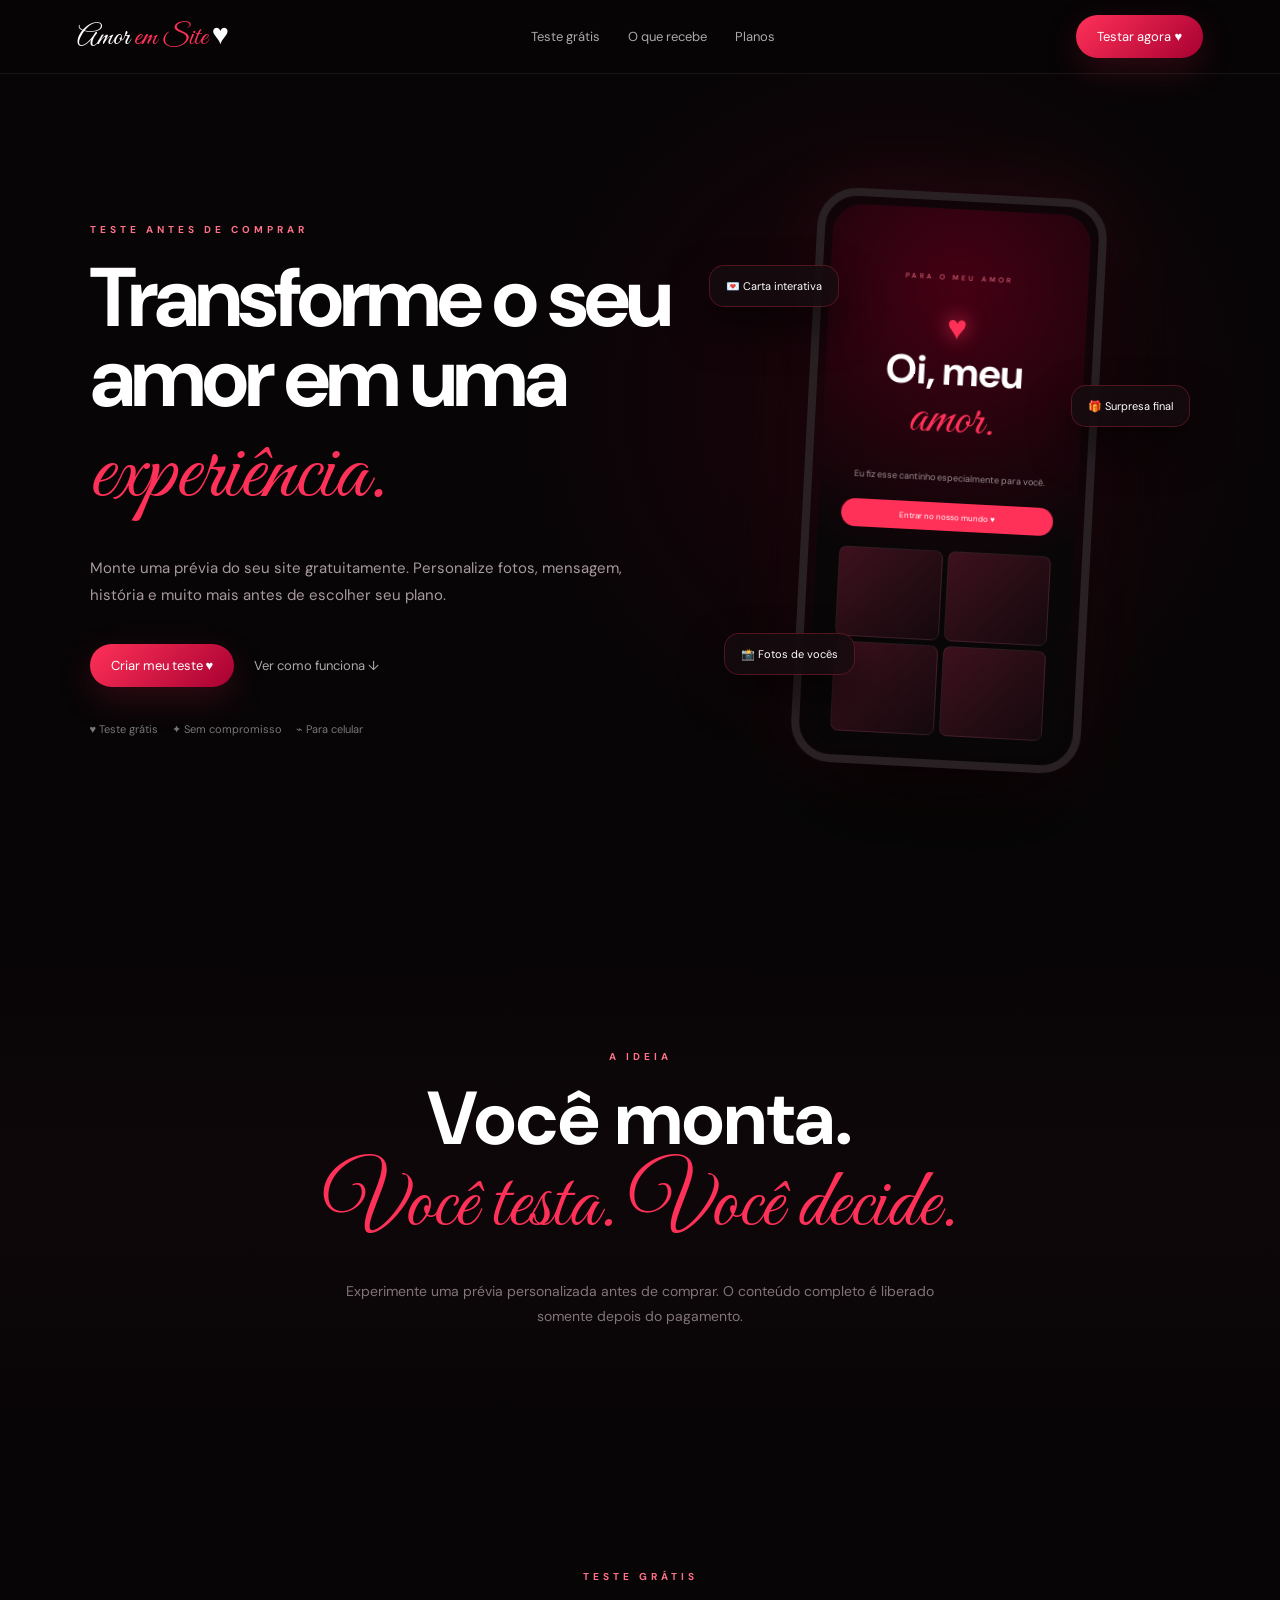
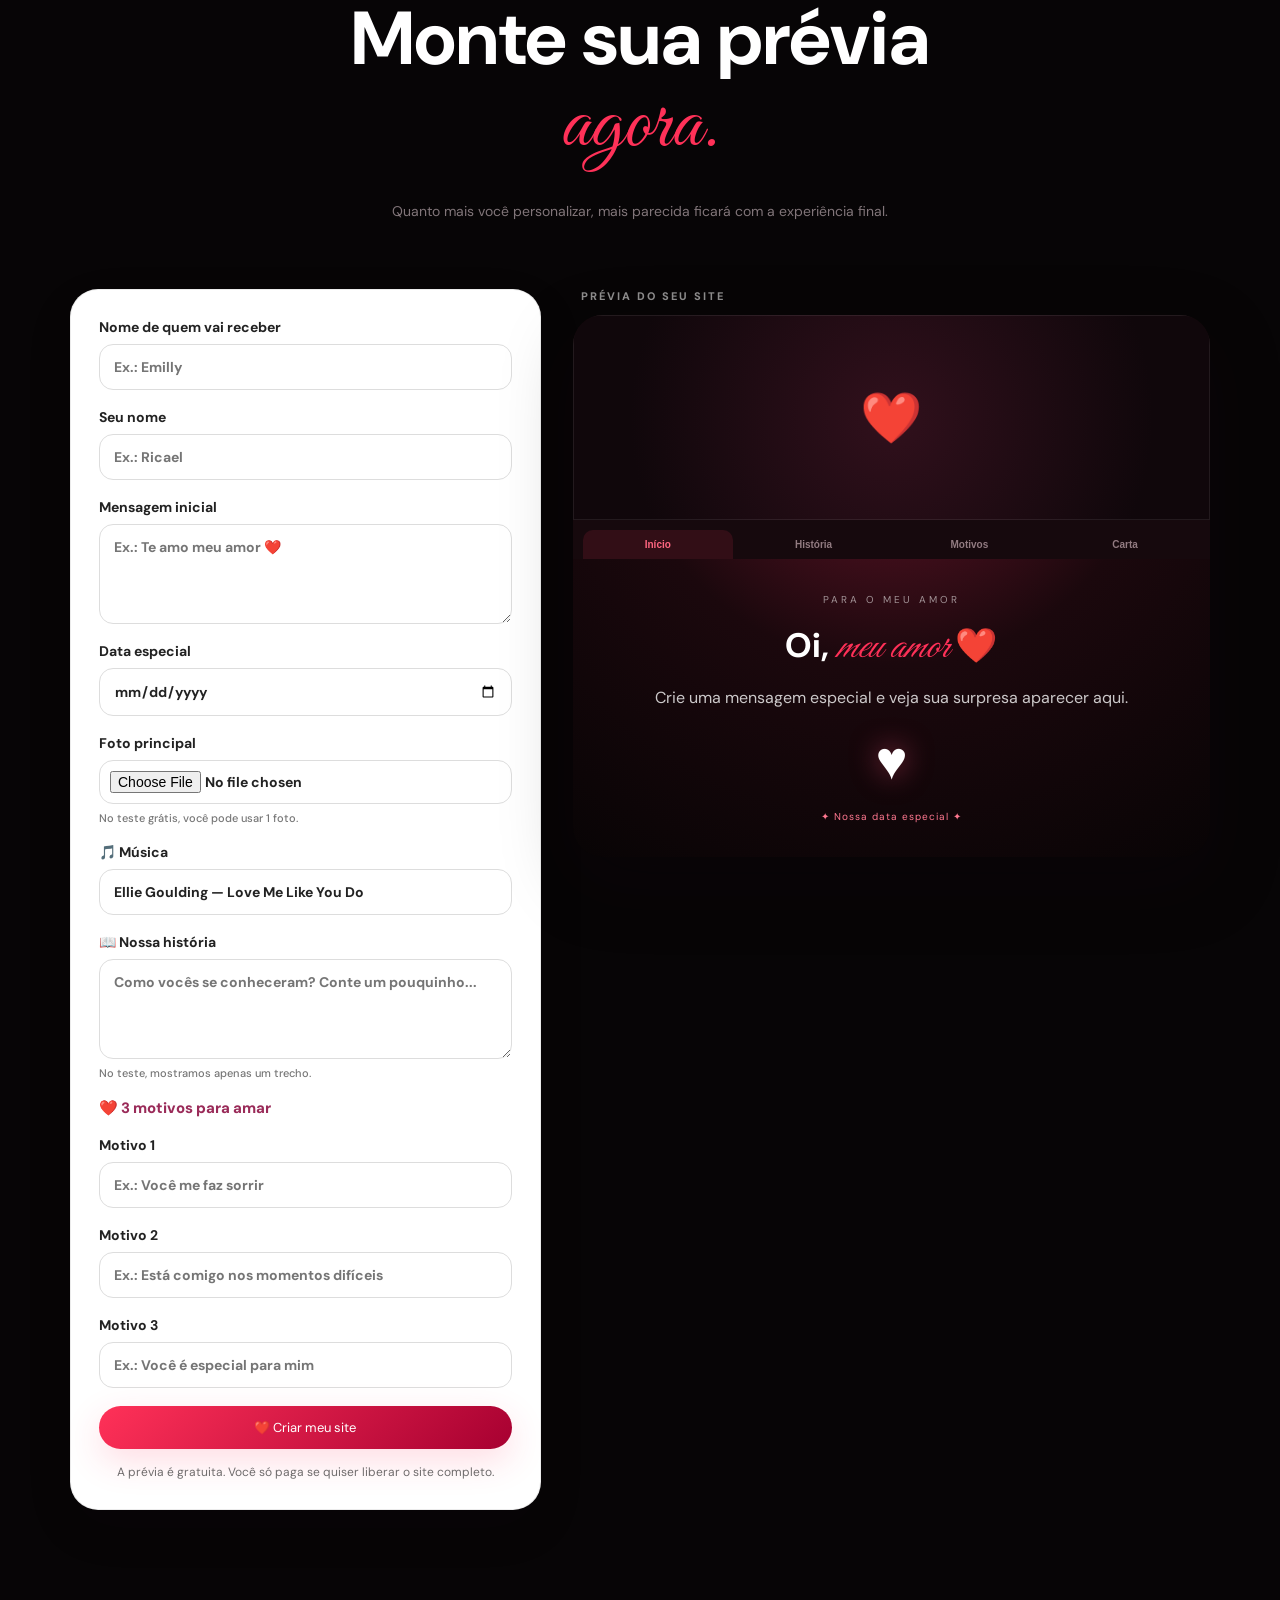
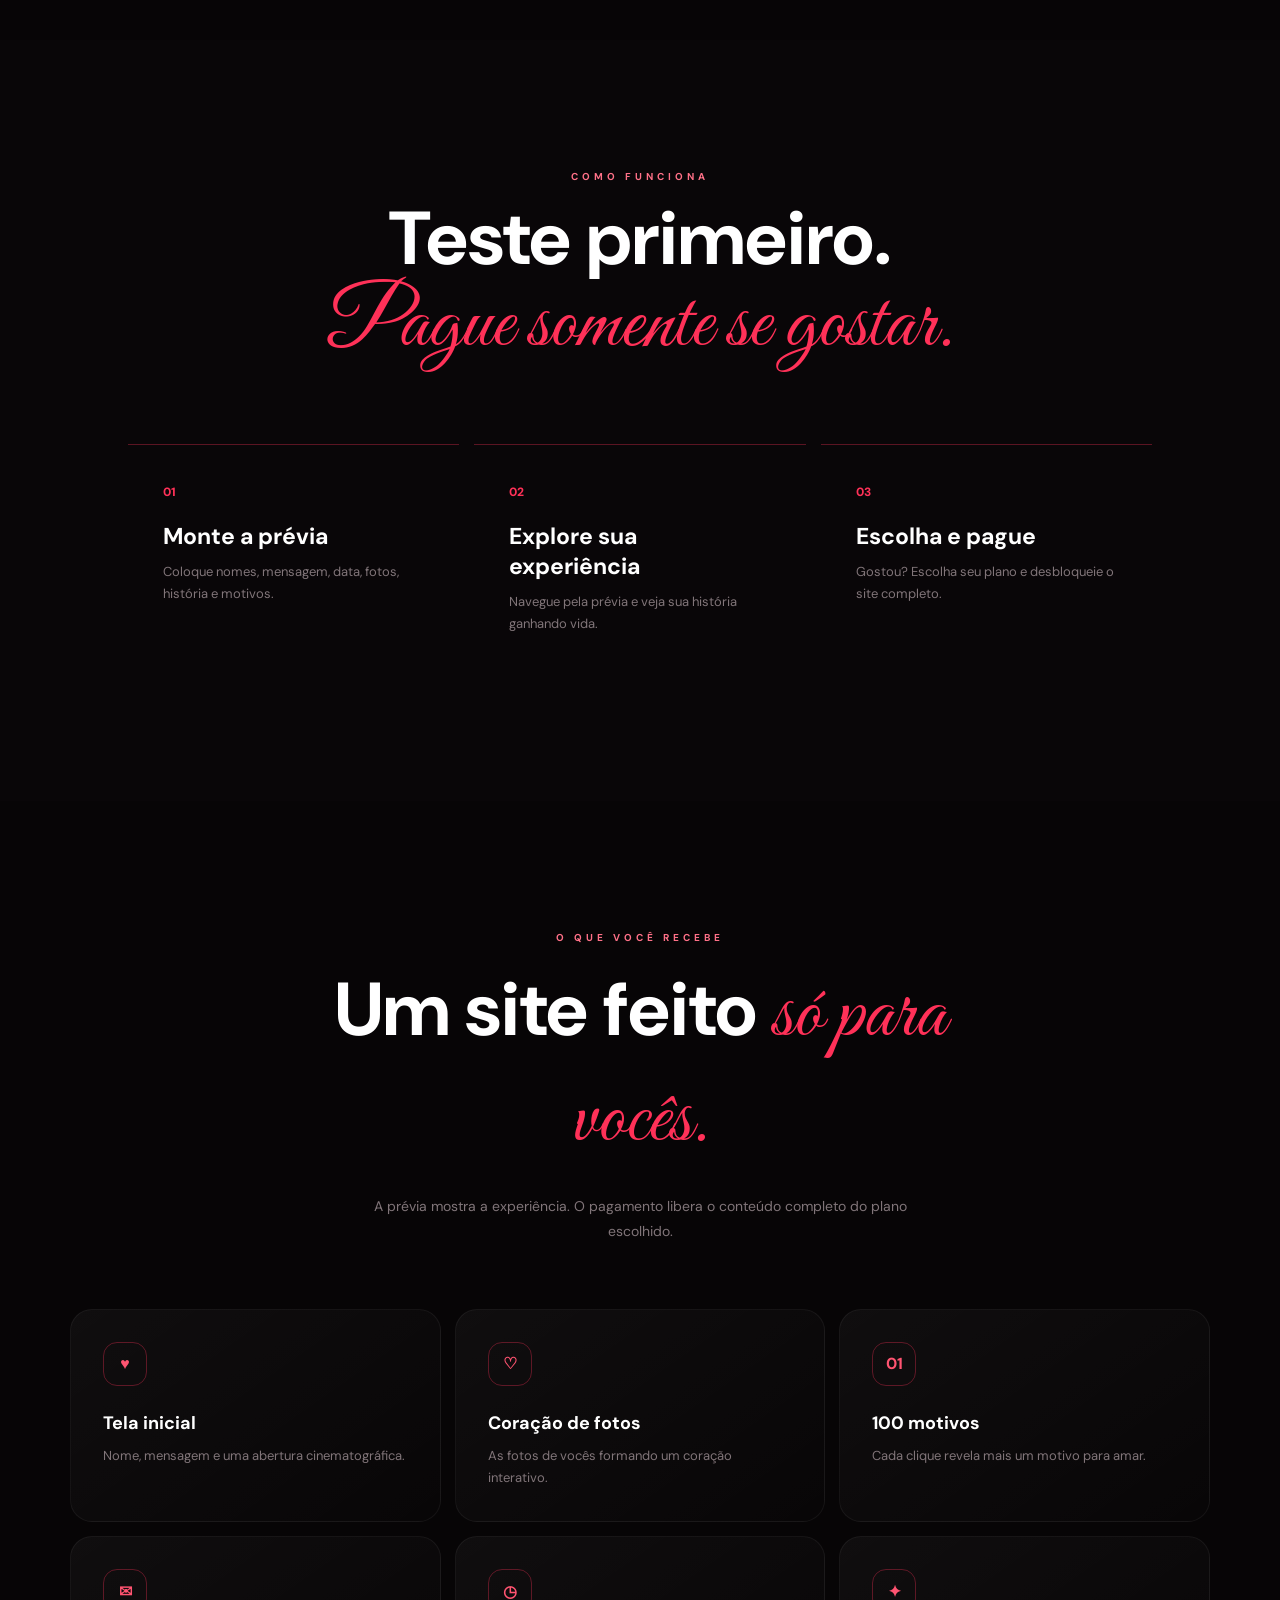
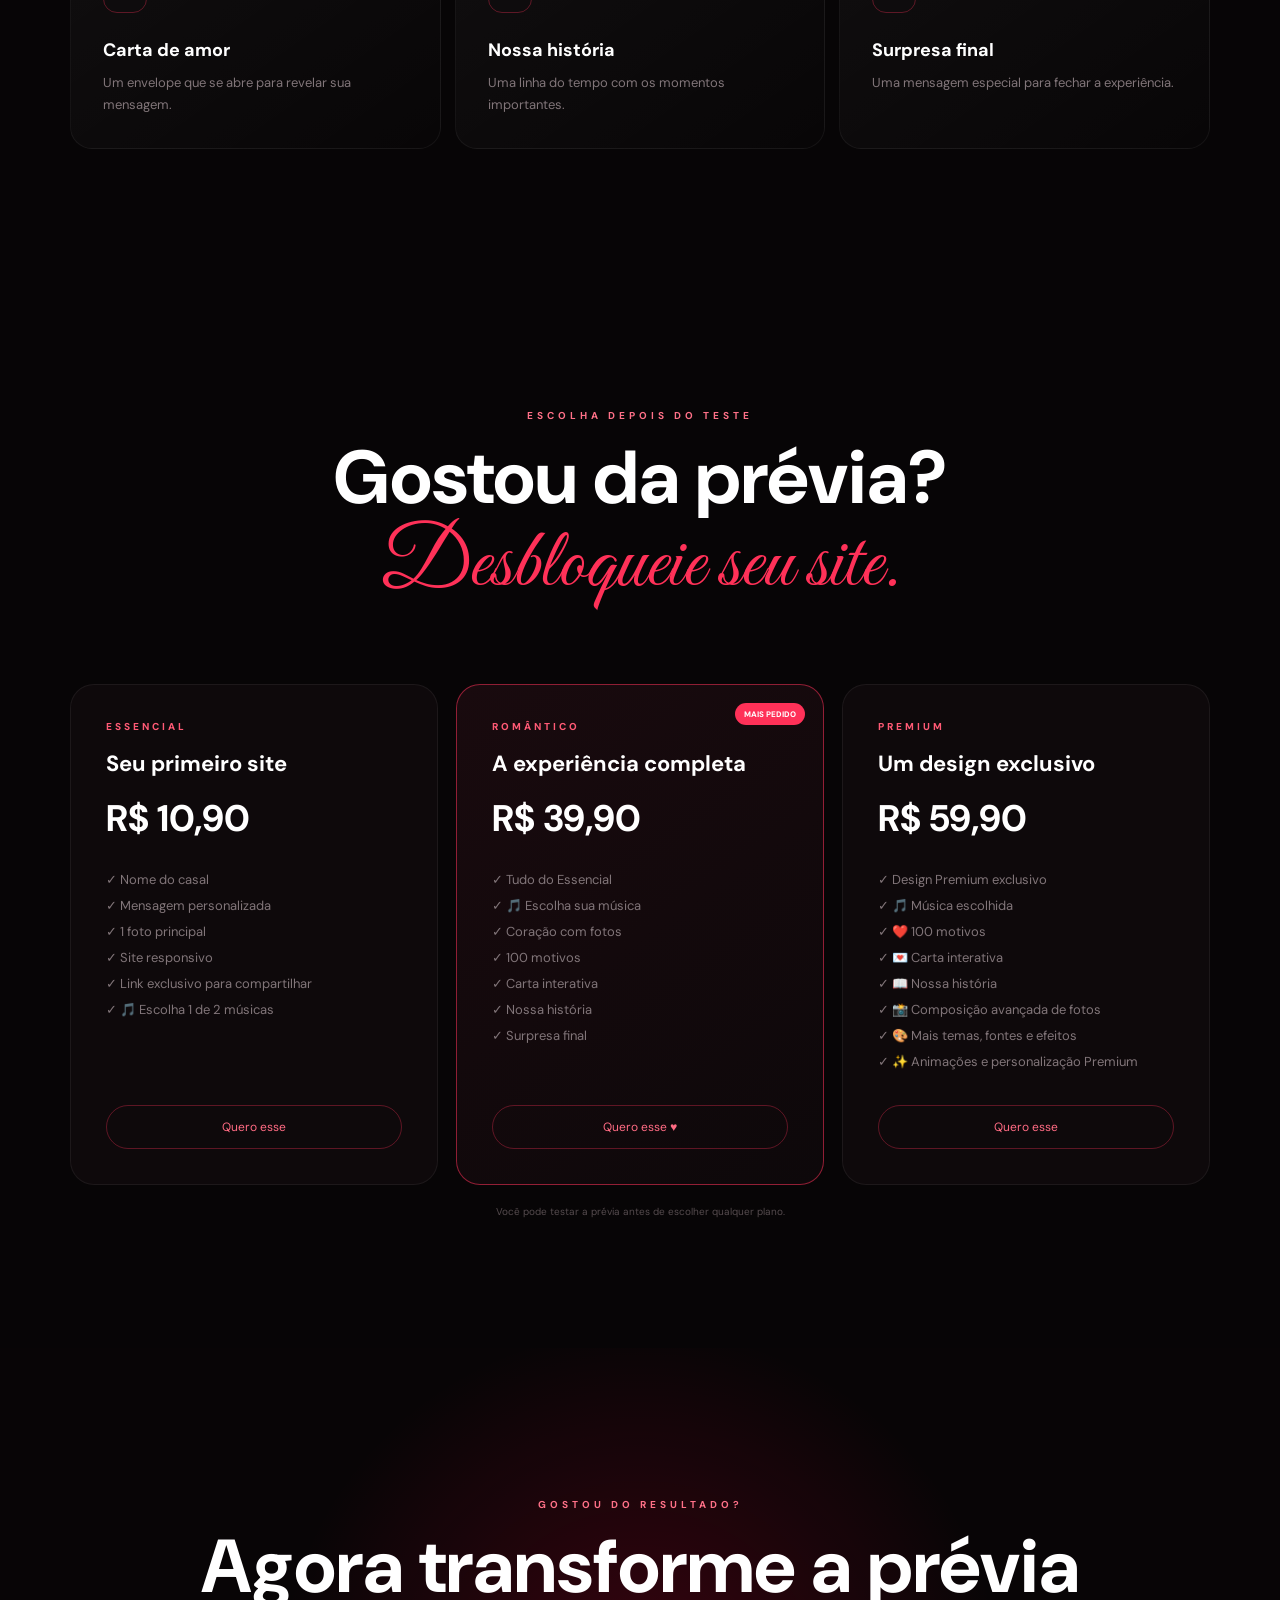
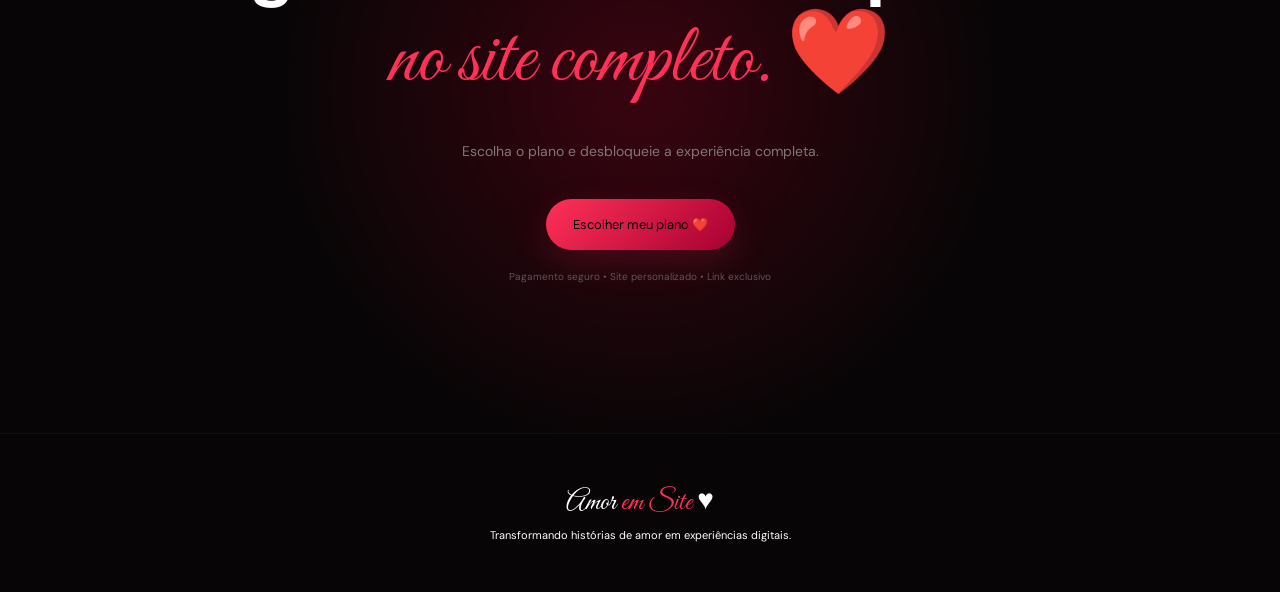
==== commit f895c049: "Add files via upload" ====
--- a/index.html
+++ b/index.html
@@ -1,292 +1,900 @@
-<!DOCTYPE html>
+<!doctype html>
 <html lang="pt-BR">
 <head>
   <meta charset="UTF-8">
-  <meta name="viewport" content="width=device-width, initial-scale=1.0">
-  <meta name="theme-color" content="#070305">
-  <meta name="description" content="Um cantinho especial feito com amor.">
-  <title>Para o meu amor ❤️</title>
+  <meta name="viewport" content="width=device-width,initial-scale=1">
+  <meta name="description" content="Crie e teste seu site romântico antes de comprar.">
+  <meta name="theme-color" content="#070506">
+  <title>Amor em Site ❤️</title>
+
   <link rel="preconnect" href="https://fonts.googleapis.com">
   <link rel="preconnect" href="https://fonts.gstatic.com" crossorigin>
-  <link href="https://fonts.googleapis.com/css2?family=DM+Sans:wght@400;500;600;700&family=Great+Vibes&display=swap" rel="stylesheet">
-  <link rel="stylesheet" href="style.css">
-
-<style>
-.gift-overlay{position:fixed;inset:0;z-index:99999;display:flex;align-items:center;justify-content:center;
-background:radial-gradient(circle at center,#260812 0%,#090306 55%,#020203 100%);transition:opacity .8s,visibility .8s;padding:24px}
-.gift-overlay.hidden{opacity:0;visibility:hidden;pointer-events:none}
-.gift-box{text-align:center;max-width:560px;padding:45px 28px;border:1px solid rgba(255,40,100,.35);
-border-radius:28px;box-shadow:0 0 70px rgba(255,20,90,.16),inset 0 0 50px rgba(255,20,90,.04)}
-.gift-kicker,.section-kicker{letter-spacing:5px;color:#ff416d;font-size:11px;font-weight:700;margin-bottom:18px}
-.gift-box h1{font-size:clamp(34px,7vw,68px);margin:0 0 15px;color:#fff}
-.gift-box p{color:#c9bfc2;font-size:16px;margin-bottom:28px}
-.gift-box button{border:0;border-radius:999px;padding:16px 28px;background:#ff315f;color:#fff;font-weight:800;
-letter-spacing:.5px;cursor:pointer;box-shadow:0 0 30px rgba(255,49,95,.35)}
-.messages-section{max-width:900px;margin:0 auto;padding:90px 22px}
-.messages-section h2{color:#fff;font-size:clamp(32px,5vw,58px);line-height:1.05;margin:0 0 38px}
-.messages-section h2 span{color:#ff315f}
-.message-card{background:rgba(255,255,255,.035);border:1px solid rgba(255,49,95,.22);border-radius:24px;
-padding:28px;margin:18px 0;box-shadow:0 20px 50px rgba(0,0,0,.2)}
-.message-card h3{color:#ff4c74;margin:0 0 14px;font-size:24px}
-.message-card p{color:#ddd;line-height:1.8;font-size:17px;margin:0}
-.reasons{display:grid;grid-template-columns:repeat(2,minmax(0,1fr));gap:12px}
-.reason{padding:14px 16px;border-radius:16px;background:rgba(255,49,95,.06);color:#eee}
-.reason span{color:#ff315f;margin-right:10px}
-@media(max-width:600px){.reasons{grid-template-columns:1fr}.messages-section{padding:65px 16px}.gift-box{padding:35px 20px}}
-</style>
-<script>
-function openGift(){
-  const overlay=document.getElementById('giftOverlay');
-  const audio=document.getElementById('music');
-  if(overlay) overlay.classList.add('hidden');
-  if(audio){
-    audio.currentTime=0;
-    audio.play().catch(()=>{});
-    const btn=document.getElementById('musicButton');
-    if(btn) btn.textContent="❚❚";
-  }
-}
-</script>
-
+  <link href="https://fonts.googleapis.com/css2?family=DM+Sans:wght@400;500;600;700;800&family=Great+Vibes&display=swap" rel="stylesheet">
+
+  <link rel="stylesheet" href="style.css?v=5">
+
+  <script>
+  // Compatibilidade: pagamentos criados antes da nova tela de sucesso
+  // ainda podem retornar para index.html?checkout=success&order=...
+  // Redirecionamos imediatamente para a nova experiência pós-pagamento.
+  (function () {
+    const p = new URLSearchParams(window.location.search);
+    const order = p.get("order");
+    const pedido = p.get("pedido");
+    const checkout = p.get("checkout");
+    if (pedido && !checkout) {
+      window.location.replace(`site.html?pedido=${encodeURIComponent(pedido)}`);
+      return;
+    }
+    if (order && checkout) {
+      const status = checkout === "cancelled" ? "cancelled" : checkout === "expired" ? "expired" : "success";
+      window.location.replace(`sucesso.html?status=${status}&order=${encodeURIComponent(order)}`);
+    }
+  })();
+  </script>
 </head>
+
 <body>
 
-<div id="giftOverlay" class="gift-overlay">
-  <div class="gift-box">
-    <div class="gift-kicker">UMA SURPRESA PARA VOCÊ</div>
-    <h1 id="giftTitle">Emilly, isso é para você. ❤️</h1>
-    <p id="giftSubtitle">Preparei cada detalhe pensando em você.</p>
-    <button id="openGiftBtn" onclick="openGift()">❤️ ABRIR MEU PRESENTE</button>
-  </div>
-</div>
-
-  <div id="hearts" aria-hidden="true"></div>
-
-  <header class="navbar">
-    <a class="logo" id="siteLogo" href="#inicio">Para o meu amor <span>♡</span></a>
-    <nav>
-      <a href="#inicio">Início</a>
-      <a href="#historia">Nossa História</a>
-      <a href="#momentos">Momentos</a>
-      <a href="#motivos">Motivos</a>
-      <a href="#carta">Carta</a>
-      <a href="#surpresa">Surpresa</a>
-    </nav>
-    <button class="love-pill" id="lovePill">♥ Eu te amo</button>
-  </header>
-
-  <main>
-
-<section id="momentos" class="heart-section">
-  <div class="section-heading reveal">
-    <span class="eyebrow">O NOSSO CORAÇÃO</span>
-    <h2>Feito de <em>momentos.</em></h2>
-    <p>Um pedacinho de nós em cada foto. ❤️</p>
-  </div>
-  <div class="heart-gallery">
-    <button class="heart-photo p1 photo-open" type="button" aria-label="Abrir foto 1">
-  <img src="emilly-1.jpg" alt="Momento especial">
-</button><button class="heart-photo p2 photo-open" type="button" aria-label="Abrir foto 2">
-  <img src="emilly-2.jpg" alt="Momento especial">
-</button><button class="heart-photo p3 photo-open" type="button" aria-label="Abrir foto 3">
-  <img src="emilly-3.jpg" alt="Momento especial">
-</button><button class="heart-photo p4 photo-open" type="button" aria-label="Abrir foto 4">
-  <img src="emilly-4.jpg" alt="Momento especial">
-</button><button class="heart-photo p5 photo-open" type="button" aria-label="Abrir foto 5">
-  <img src="emilly-5.jpg" alt="Momento especial">
-</button><button class="heart-photo p6 photo-open" type="button" aria-label="Abrir foto 6">
-  <img src="emilly-6.jpg" alt="Momento especial">
-</button><button class="heart-photo p7 photo-open" type="button" aria-label="Abrir foto 7">
-  <img src="emilly-7.jpg" alt="Momento especial">
-</button><button class="heart-photo p8 photo-open" type="button" aria-label="Abrir foto 8">
-  <img src="emilly-1.jpg" alt="Momento especial">
-</button>
-    <div class="heart-center">
-      <strong>Eu te amo</strong>
-      <small>em cada detalhe</small>
-      <span>♥</span>
+<header class="navbar">
+  <a class="brand" href="#inicio">Amor <span>em Site</span> ♥</a>
+
+  <nav>
+    <a href="#teste">Teste grátis</a>
+    <a href="#recursos">O que recebe</a>
+    <a href="#planos">Planos</a>
+  </nav>
+
+  <a class="navcta" href="#teste">Testar agora ♥</a>
+</header>
+
+<main>
+
+<section class="hero" id="inicio">
+  <div class="copy">
+    <div class="eyebrow">TESTE ANTES DE COMPRAR</div>
+
+    <h1>
+      Transforme o seu amor em uma
+      <em>experiência.</em>
+    </h1>
+
+    <p>
+      Monte uma prévia do seu site gratuitamente.
+      Personalize fotos, mensagem, história e muito mais
+      antes de escolher seu plano.
+    </p>
+
+    <div class="actions">
+      <a class="btn" href="#teste">Criar meu teste ♥</a>
+      <a class="link" href="#como-funciona">Ver como funciona ↓</a>
     </div>
+
+    <div class="trust">
+      ♥ Teste grátis　 ✦ Sem compromisso　 ⌁ Para celular
+    </div>
+  </div>
+
+  <div class="phone-area">
+    <div class="phone">
+      <div class="notch"></div>
+
+      <div class="screen" id="heroPreview">
+        <small>PARA O MEU AMOR</small>
+
+        <div class="heart">♥</div>
+
+        <h2>
+          Oi, meu<br>
+          <em>amor.</em>
+        </h2>
+
+        <p>
+          Eu fiz esse cantinho especialmente para você.
+        </p>
+
+        <div class="mini-btn">
+          Entrar no nosso mundo ♥
+        </div>
+
+        <div class="photos">
+          <i></i><i></i><i></i><i></i>
+        </div>
+      </div>
+    </div>
+
+    <div class="float f1">💌 Carta interativa</div>
+    <div class="float f2">📸 Fotos de vocês</div>
+    <div class="float f3">🎁 Surpresa final</div>
   </div>
 </section>
 
-<section class="section photo-memory-section">
-  <div class="section-heading reveal">
-    <span class="eyebrow">ALGUNS DOS MEUS MOMENTOS FAVORITOS</span>
-    <h2>Você fica ainda mais <em>linda</em> em cada lembrança.</h2>
-  </div>
-  <div class="photo-grid">
-    <button class="photo-card photo-open" type="button"><img src="emilly-1.jpg" alt="Foto da Emilly"><span>♥</span></button><button class="photo-card photo-open" type="button"><img src="emilly-2.jpg" alt="Foto da Emilly"><span>♥</span></button><button class="photo-card photo-open" type="button"><img src="emilly-3.jpg" alt="Foto da Emilly"><span>♥</span></button><button class="photo-card photo-open" type="button"><img src="emilly-4.jpg" alt="Foto da Emilly"><span>♥</span></button><button class="photo-card photo-open" type="button"><img src="emilly-5.jpg" alt="Foto da Emilly"><span>♥</span></button><button class="photo-card photo-open" type="button"><img src="emilly-6.jpg" alt="Foto da Emilly"><span>♥</span></button><button class="photo-card photo-open" type="button"><img src="emilly-7.jpg" alt="Foto da Emilly"><span>♥</span></button>
-  </div>
+<section class="statement">
+  <div class="tag">A IDEIA</div>
+
+  <h2>
+    Você monta.<br>
+    <em>Você testa. Você decide.</em>
+  </h2>
+
+  <p>
+    Experimente uma prévia personalizada antes de comprar.
+    O conteúdo completo é liberado somente depois do pagamento.
+  </p>
 </section>
 
-    
-
-    <section id="motivos" class="reasons-section">
-      <div class="reason-number" id="reasonNumber">01</div>
-      <span class="eyebrow">UM DOS 100 MOTIVOS</span>
-      <h2>Por que eu te amo?</h2>
-      <div class="reason-card"><span>♥</span><p id="reasonText">Seu sorriso.</p></div>
-      <button class="primary-btn" id="nextReason">Revelar outro motivo ♥</button>
-      <small id="reasonCounter">Motivo 1 de 100</small>
-    </section>
-
-    <section id="carta" class="letter-section">
-      <div class="section-heading reveal">
-        <span class="eyebrow">UMA CARTA</span>
-        <h2>Algumas coisas precisam ser <em>ditas.</em></h2>
+<section class="section builder" id="teste">
+  <div class="heading">
+    <div class="tag">TESTE GRÁTIS</div>
+
+    <h2>
+      Monte sua prévia
+      <em>agora.</em>
+    </h2>
+
+    <p>
+      Quanto mais você personalizar, mais parecida ficará
+      com a experiência final.
+    </p>
+  </div>
+
+  <div class="builder-grid">
+
+    <form class="builder-form" id="builderForm">
+
+      <label>
+        Nome de quem vai receber
+        <input
+          id="loveName"
+          type="text"
+          maxlength="40"
+          placeholder="Ex.: Emilly"
+          required
+        >
+      </label>
+
+      <label>
+        Seu nome
+        <input
+          id="yourName"
+          type="text"
+          maxlength="40"
+          placeholder="Ex.: Ricael"
+        >
+      </label>
+
+      <label>
+        Mensagem inicial
+        <textarea
+          id="loveMessage"
+          maxlength="180"
+          placeholder="Ex.: Te amo meu amor ❤️"
+        ></textarea>
+      </label>
+
+      <label>
+        Data especial
+        <input
+          id="loveDate"
+          type="date"
+        >
+      </label>
+
+      <label>
+        Foto principal
+        <input
+          id="lovePhoto"
+          type="file"
+          accept="image/*"
+        >
+
+        <small class="field-help">
+          No teste grátis, você pode usar 1 foto.
+        </small>
+      </label>
+
+      <div class="photo-editor" id="photoEditor">
+
+        <div class="photo-editor-title">
+          Ajuste sua foto ❤️
+        </div>
+
+        <p class="photo-editor-help">
+          Arraste a foto na prévia, escolha o formato e ajuste o zoom.
+        </p>
+
+        <div class="photo-ratios">
+
+          <button
+            type="button"
+            class="photo-ratio active"
+            data-ratio="4/5"
+          >
+            Vertical
+          </button>
+
+          <button
+            type="button"
+            class="photo-ratio"
+            data-ratio="1/1"
+          >
+            Quadrada
+          </button>
+
+          <button
+            type="button"
+            class="photo-ratio"
+            data-ratio="16/9"
+          >
+            Horizontal
+          </button>
+
+          <button
+            type="button"
+            class="photo-ratio"
+            data-ratio="3/4"
+          >
+            Retrato
+          </button>
+
+        </div>
+
+        <label class="photo-control">
+          <span>
+            Zoom
+            <strong id="photoZoomValue">100%</strong>
+          </span>
+
+          <input
+            id="photoZoom"
+            type="range"
+            min="100"
+            max="180"
+            value="100"
+            step="1"
+          >
+        </label>
+
+        <label class="photo-control">
+          <span>
+            Horizontal
+            <strong id="photoXValue">50%</strong>
+          </span>
+
+          <input
+            id="photoX"
+            type="range"
+            min="0"
+            max="100"
+            value="50"
+            step="1"
+          >
+        </label>
+
+        <label class="photo-control">
+          <span>
+            Vertical
+            <strong id="photoYValue">20%</strong>
+          </span>
+
+          <input
+            id="photoY"
+            type="range"
+            min="0"
+            max="100"
+            value="20"
+            step="1"
+          >
+        </label>
+
+        <button
+          type="button"
+          class="photo-reset"
+          id="photoReset"
+        >
+          ↺ Restaurar enquadramento
+        </button>
+
       </div>
-      <button class="envelope" id="envelope" aria-label="Abrir carta">
-        <div class="flap"></div><div class="seal">♥</div><span>Clique para abrir</span>
+
+      <label>
+        🎵 Música
+        <select id="loveMusic">
+          <option value="Love Me Like You Do">Ellie Goulding — Love Me Like You Do</option>
+          <option value="The Reason">Hoobastank — The Reason</option>
+          <option value="Far Away">Nickelback — Far Away</option>
+          <option value="A Thousand Years">Christina Perri — A Thousand Years</option>
+        </select>
+      </label>
+
+      <label>
+        📖 Nossa história
+        <textarea
+          id="loveStory"
+          maxlength="400"
+          placeholder="Como vocês se conheceram? Conte um pouquinho..."
+        ></textarea>
+
+        <small class="field-help">
+          No teste, mostramos apenas um trecho.
+        </small>
+      </label>
+
+      <div class="reasons-title">
+        ❤️ 3 motivos para amar
+      </div>
+
+      <label>
+        Motivo 1
+        <input
+          id="reason1"
+          type="text"
+          maxlength="100"
+          placeholder="Ex.: Você me faz sorrir"
+        >
+      </label>
+
+      <label>
+        Motivo 2
+        <input
+          id="reason2"
+          type="text"
+          maxlength="100"
+          placeholder="Ex.: Está comigo nos momentos difíceis"
+        >
+      </label>
+
+      <label>
+        Motivo 3
+        <input
+          id="reason3"
+          type="text"
+          maxlength="100"
+          placeholder="Ex.: Você é especial para mim"
+        >
+      </label>
+
+      <button
+        class="btn"
+        id="generatePreviewButton"
+        type="button"
+      >
+        ❤️ Criar meu site
       </button>
-      <div class="letter-paper" id="letterPaper" aria-hidden="true">
-        <span>Para você, meu amor.</span>
-        <h3 id="letterTitle">Eu te amo.</h3>
-        <p id="letterMessage">Amor eu quero que você saiba que quero ficar contigo pra sempre, eu te prometo que não vou me afastar nunca de ti, eu nunca vou ficar bravo contigo ta? eu te amo neném, você vai ser pra sempre minha princesa.</p>
-        <p class="signature">Com todo meu amor,<br>sempre seu. ♥</p>
+
+      <p class="form-note">
+        A prévia é gratuita.
+        Você só paga se quiser liberar o site completo.
+      </p>
+
+    </form>
+
+    <div class="preview-wrap">
+
+      <div class="preview-label">
+        PRÉVIA DO SEU SITE
       </div>
-    </section>
-
-    <section class="future-section">
-      <div class="future-content reveal">
-        <span class="eyebrow">AINDA TEM MUITO PELA FRENTE</span>
-        <h2>E isso é apenas <em>o começo.</em></h2>
-        <div class="future-grid"><span>Mais viagens.</span><span>Mais risadas.</span><span>Mais abraços.</span><span>Mais histórias.</span><span>Mais sonhos.</span><span>Mais nós.</span></div>
+
+      <div class="love-preview" id="lovePreview">
+
+        <div
+          class="preview-photo"
+          id="previewPhoto"
+        >
+          <img
+            id="previewPhotoImage"
+            alt="Foto principal da prévia"
+          >
+
+          <div
+            class="preview-photo-placeholder"
+            id="previewPhotoPlaceholder"
+          >
+            ❤️
+          </div>
+        </div>
+
+        <div class="preview-tabs">
+
+          <button
+            type="button"
+            class="preview-tab active"
+            data-preview-tab="inicio"
+          >
+            Início
+          </button>
+
+          <button
+            type="button"
+            class="preview-tab"
+            data-preview-tab="historia"
+          >
+            História
+          </button>
+
+          <button
+            type="button"
+            class="preview-tab"
+            data-preview-tab="motivos"
+          >
+            Motivos
+          </button>
+
+          <button
+            type="button"
+            class="preview-tab"
+            data-preview-tab="carta"
+          >
+            Carta
+          </button>
+
+        </div>
+
+        <div
+          class="preview-page active"
+          data-preview-page="inicio"
+        >
+          <div class="preview-content">
+
+            <small>PARA O MEU AMOR</small>
+
+            <h3>
+              Oi,
+              <em id="previewName">meu amor</em>
+              ❤️
+            </h3>
+
+            <p id="previewMessage">
+              Crie uma mensagem especial e veja
+              sua surpresa aparecer aqui.
+            </p>
+
+            <div class="preview-heart">
+              ♥
+            </div>
+
+            <div
+              class="preview-date"
+              id="previewDate"
+            >
+              ✦ Nossa data especial ✦
+            </div>
+
+          </div>
+        </div>
+
+        <div
+          class="preview-page"
+          data-preview-page="historia"
+        >
+          <div class="preview-content">
+
+            <small>NOSSA HISTÓRIA</small>
+
+            <h3>
+              Como tudo
+              <em>começou...</em>
+            </h3>
+
+            <p
+              class="story-preview"
+              id="previewStory"
+            >
+              Conte aqui um pedacinho da história de vocês.
+            </p>
+
+            <div class="locked">
+              <span>🔒</span>
+
+              <b>
+                A história completa
+              </b>
+
+              <small>
+                Desbloqueie o site completo para
+                contar todos os detalhes.
+              </small>
+            </div>
+
+          </div>
+        </div>
+
+        <div
+          class="preview-page"
+          data-preview-page="motivos"
+        >
+          <div class="preview-content">
+
+            <small>MOTIVOS PARA TE AMAR</small>
+
+            <h3>
+              Porque eu
+              <em>te amo.</em>
+            </h3>
+
+            <div class="reason-list">
+
+              <div>
+                <span>01</span>
+                <p id="previewReason1">
+                  Um motivo especial ❤️
+                </p>
+              </div>
+
+              <div>
+                <span>02</span>
+                <p id="previewReason2">
+                  Outro motivo especial ❤️
+                </p>
+              </div>
+
+              <div>
+                <span>03</span>
+                <p id="previewReason3">
+                  Mais um motivo especial ❤️
+                </p>
+              </div>
+
+            </div>
+
+            <div class="locked">
+              <span>🔒</span>
+
+              <b>
+                Até 100 motivos
+              </b>
+
+              <small>
+                A versão completa pode guardar
+                muito mais motivos para amar.
+              </small>
+            </div>
+
+          </div>
+        </div>
+
+        <div
+          class="preview-page"
+          data-preview-page="carta"
+        >
+          <div class="preview-content">
+
+            <small>UMA CARTA PARA VOCÊ</small>
+
+            <div class="letter-icon">
+              💌
+            </div>
+
+            <h3>
+              Uma carta
+              <em>especial.</em>
+            </h3>
+
+            <p>
+              Existe uma mensagem esperando
+              por você.
+            </p>
+
+            <div class="locked">
+              <span>🔒</span>
+
+              <b>
+                Carta interativa
+              </b>
+
+              <small>
+                O envelope completo é liberado
+                no site pago.
+              </small>
+            </div>
+
+            <div class="final-preview">
+              🎁 Surpresa final bloqueada
+            </div>
+
+          </div>
+        </div>
+
       </div>
-    </section>
-
-    <section id="surpresa" class="surprise-section">
-      <div id="surpriseBefore" class="reveal">
-        <span class="eyebrow">AINDA TEM UMA COISA...</span>
-        <h2>Tenho uma última <em>surpresa.</em></h2>
-        <button class="primary-btn" id="surpriseButton">Abrir surpresa ♥</button>
-      </div>
-      <div id="surpriseAfter" class="final-message hidden">
-        <div class="big-heart">♥</div>
-        <span>PARA SEMPRE</span>
-        <h2>Eu escolheria você<br><em>em todas as vidas.</em></h2>
-        <p id="finalLoveMessage">Te amo. ❤️</p>
-      </div>
-    </section>
-  </main>
-
-  <footer><strong>Para o meu amor ♥</strong><p>Feito com amor, especialmente para você.</p></footer>
-
-  <div class="modal" id="photoModal" aria-hidden="true">
-    <button id="closeModal" aria-label="Fechar">×</button>
-    <img id="modalImage" src="" alt="Foto ampliada">
-  </div>
-
-  <div class="toast" id="toast">Feito com amor ❤️</div>
-  <button class="music-button" id="musicButton" title="Ativar música">♫</button>
-  <audio id="music" src="nossa-musica.mp3" loop preload="auto"></audio>
-
-  <script src="script.js"></script>
-
-<section class="messages-section">
-  <div class="section-kicker">DE MIM PARA VOCÊ</div>
-  <h2>Algumas palavras que eu precisava te dizer. <span>❤️</span></h2>
-  <div class="message-card">
-    <h3>Uma carta para você</h3>
-    <p>Amor eu quero que você saiba que quero ficar contigo pra sempre, eu te prometo que não vou me afastar nunca de ti, eu nunca vou ficar bravo contigo ta? eu te amo neném, você vai ser pra sempre minha princesa.</p>
-  </div>
-  <div class="message-card">
-    <h3>Nossa história</h3>
-    <p id="historyMessage">Quando te conheci, lá no início eu pensei que nunca fosse encontrar alguém que me completasse sabe? E você veio e preencheu todo esse espaço vazio, eu quero que você saiba que é muito importante pra mim.</p>
-  </div>
-  <div class="message-card">
-    <h3>Por que eu amo você</h3>
-    <div class="reasons">
-      <div class="reason"><span>❤️</span><span id="reasonExtra1">Você me faz sorrir</span></div><div class="reason"><span>❤️</span><span id="reasonExtra2">Está comigo nos momentos que estou mal...</span></div><div class="reason"><span>❤️</span><span id="reasonExtra3">Você é atenciosa</span></div><div class="reason"><span>❤️</span>Especial</div><div class="reason"><span>❤️</span>Linda demais</div><div class="reason"><span>❤️</span>Uma princesa que a Disney não tem ksksksk</div><div class="reason"><span>❤️</span>Nós vamos ficar pra sempre entendeuuuu</div><div class="reason"><span>❤️</span>GOSTOSAAAAAAAAA</div>
     </div>
+
   </div>
 </section>
 
-
-<script>
-(function () {
-  const API_URL = "https://amor-em-site-backend.vercel.app";
-  const params = new URLSearchParams(window.location.search);
-  const orderId = params.get("order") || params.get("pedido");
-
-  // Sem pedido na URL: mantém o site original exatamente como está.
-  if (!orderId) return;
-
-  const $ = (id) => document.getElementById(id);
-
-  function setText(id, value) {
-    const el = $(id);
-    if (el && value != null && String(value).trim()) {
-      el.textContent = String(value);
-    }
-  }
-
-  function personalize(order) {
-    const name = String(order.love_name || "meu amor").trim();
-    const message = String(order.love_message || "").trim();
-
-    setText("siteLogo", name + " ♥");
-    setText("giftTitle", name + ", isso é para você. ❤️");
-    setText("giftSubtitle", message || "Preparei cada detalhe pensando em você.");
-    setText("letterTitle", "Eu te amo, " + name + ".");
-    setText("letterMessage", message || null);
-    setText("finalLoveMessage", "Te amo, " + name + ". ❤️");
-
-    setText("historyMessage", order.love_story);
-
-    setText("reasonExtra1", order.reason_1);
-    setText("reasonExtra2", order.reason_2);
-    setText("reasonExtra3", order.reason_3);
-
-    document.title = "Para " + name + " ❤️";
-
-    // Se o backend já criou o slug definitivo, deixa a URL limpa.
-    if (order.site_slug) {
-      const cleanUrl =
-        window.location.origin +
-        window.location.pathname +
-        "?pedido=" + encodeURIComponent(order.site_slug);
-
-      window.history.replaceState({}, "", cleanUrl);
-    }
-  }
-
-  async function loadOrder(attempt) {
-    try {
-      const query = params.get("pedido")
-        ? "?pedido=" + encodeURIComponent(params.get("pedido"))
-        : "?order=" + encodeURIComponent(orderId);
-
-      const response = await fetch(API_URL + "/api/get-order" + query, {
-        cache: "no-store"
-      });
-
-      const data = await response.json();
-
-      if (
-        response.ok &&
-        data &&
-        data.ok &&
-        data.order &&
-        data.order.status === "PAID"
-      ) {
-        personalize(data.order);
-        return;
-      }
-
-      // O webhook pode levar alguns segundos para confirmar o pagamento.
-      if (attempt < 12) {
-        setTimeout(() => loadOrder(attempt + 1), 1500);
-      }
-    } catch (error) {
-      if (attempt < 12) {
-        setTimeout(() => loadOrder(attempt + 1), 1500);
-      }
-    }
-  }
-
-  loadOrder(0);
-})();
-</script>
+<section class="section dark" id="como-funciona">
+
+  <div class="heading">
+
+    <div class="tag">
+      COMO FUNCIONA
+    </div>
+
+    <h2>
+      Teste primeiro.<br>
+      <em>Pague somente se gostar.</em>
+    </h2>
+
+  </div>
+
+  <div class="steps">
+
+    <div>
+      <span>01</span>
+      <h3>Monte a prévia</h3>
+      <p>
+        Coloque nomes, mensagem, data,
+        fotos, história e motivos.
+      </p>
+    </div>
+
+    <div>
+      <span>02</span>
+      <h3>Explore sua experiência</h3>
+      <p>
+        Navegue pela prévia e veja
+        sua história ganhando vida.
+      </p>
+    </div>
+
+    <div>
+      <span>03</span>
+      <h3>Escolha e pague</h3>
+      <p>
+        Gostou? Escolha seu plano e
+        desbloqueie o site completo.
+      </p>
+    </div>
+
+  </div>
+
+</section>
+
+<section class="section" id="recursos">
+
+  <div class="heading">
+
+    <div class="tag">
+      O QUE VOCÊ RECEBE
+    </div>
+
+    <h2>
+      Um site feito
+      <em>só para vocês.</em>
+    </h2>
+
+    <p>
+      A prévia mostra a experiência.
+      O pagamento libera o conteúdo completo
+      do plano escolhido.
+    </p>
+
+  </div>
+
+  <div class="grid">
+
+    <article>
+      <b>♥</b>
+      <h3>Tela inicial</h3>
+      <p>
+        Nome, mensagem e uma abertura cinematográfica.
+      </p>
+    </article>
+
+    <article>
+      <b>♡</b>
+      <h3>Coração de fotos</h3>
+      <p>
+        As fotos de vocês formando um coração interativo.
+      </p>
+    </article>
+
+    <article>
+      <b>01</b>
+      <h3>100 motivos</h3>
+      <p>
+        Cada clique revela mais um motivo para amar.
+      </p>
+    </article>
+
+    <article>
+      <b>✉</b>
+      <h3>Carta de amor</h3>
+      <p>
+        Um envelope que se abre para revelar sua mensagem.
+      </p>
+    </article>
+
+    <article>
+      <b>◷</b>
+      <h3>Nossa história</h3>
+      <p>
+        Uma linha do tempo com os momentos importantes.
+      </p>
+    </article>
+
+    <article>
+      <b>✦</b>
+      <h3>Surpresa final</h3>
+      <p>
+        Uma mensagem especial para fechar a experiência.
+      </p>
+    </article>
+
+  </div>
+
+</section>
+
+<section class="section" id="planos">
+
+  <div class="heading">
+
+    <div class="tag">
+      ESCOLHA DEPOIS DO TESTE
+    </div>
+
+    <h2>
+      Gostou da prévia?<br>
+      <em>Desbloqueie seu site.</em>
+    </h2>
+
+  </div>
+
+  <div class="plans">
+
+    <article class="plan">
+
+      <label>ESSENCIAL</label>
+
+      <h3>
+        Seu primeiro site
+      </h3>
+
+      <strong>
+        R$ 10,90
+      </strong>
+
+      <ul>
+        <li>✓ Nome do casal</li>
+        <li>✓ Mensagem personalizada</li>
+        <li>✓ 1 foto principal</li>
+        <li>✓ Site responsivo</li>
+        <li>✓ Link exclusivo para compartilhar</li>
+        <li>✓ 🎵 Escolha 1 de 2 músicas</li>
+      </ul>
+
+      <a
+        href="#pedido"
+        data-plan-id="essencial"
+      >
+        Quero esse
+      </a>
+
+    </article>
+
+    <article class="plan featured">
+
+      <mark>
+        MAIS PEDIDO
+      </mark>
+
+      <label>
+        ROMÂNTICO
+      </label>
+
+      <h3>
+        A experiência completa
+      </h3>
+
+      <strong>
+        R$ 39,90
+      </strong>
+
+      <ul>
+        <li>✓ Tudo do Essencial</li>
+        <li>✓ 🎵 Escolha sua música</li>
+        <li>✓ Coração com fotos</li>
+        <li>✓ 100 motivos</li>
+        <li>✓ Carta interativa</li>
+        <li>✓ Nossa história</li>
+        <li>✓ Surpresa final</li>
+      </ul>
+
+      <a
+        href="#pedido"
+        data-plan-id="romantico"
+      >
+        Quero esse ♥
+      </a>
+
+    </article>
+
+    <article class="plan">
+
+      <label>
+        PREMIUM
+      </label>
+
+      <h3>
+        Um design exclusivo
+      </h3>
+
+      <strong>
+        R$ 59,90
+      </strong>
+
+      <ul>
+        <li>✓ Design Premium exclusivo</li>
+        <li>✓ 🎵 Música escolhida</li>
+        <li>✓ ❤️ 100 motivos</li>
+        <li>✓ 💌 Carta interativa</li>
+        <li>✓ 📖 Nossa história</li>
+        <li>✓ 📸 Composição avançada de fotos</li>
+        <li>✓ 🎨 Mais temas, fontes e efeitos</li>
+        <li>✓ ✨ Animações e personalização Premium</li>
+      </ul>
+
+      <a
+        href="#pedido"
+        data-plan-id="premium"
+      >
+        Quero esse
+      </a>
+
+    </article>
+
+  </div>
+
+  <p class="note">
+    Você pode testar a prévia antes de escolher qualquer plano.
+  </p>
+
+</section>
+
+<section class="cta" id="pedido">
+
+  <div class="tag">
+    GOSTOU DO RESULTADO?
+  </div>
+
+  <h2>
+    Agora transforme a prévia<br>
+    <em>no site completo. ❤️</em>
+  </h2>
+
+  <p>
+    Escolha o plano e desbloqueie
+    a experiência completa.
+  </p>
+
+  <button
+    id="checkoutButton"
+    class="btn big"
+    type="button"
+  >
+    Escolher meu plano ❤️
+  </button>
+
+  <small>
+    Pagamento seguro • Site personalizado • Link exclusivo
+  </small>
+
+</section>
+
+</main>
+
+<footer>
+
+  <div class="brand">
+    Amor <span>em Site</span> ♥
+  </div>
+
+  <p>
+    Transformando histórias de amor em experiências digitais.
+  </p>
+
+</footer>
+
+<script src="script.js?v=8"></script>
 
 </body>
-</html>
+</html>
--- a/style.css
+++ b/style.css
@@ -1,27 +1,1541 @@
-:root{--bg:#060305;--panel:#12080b;--red:#ff3158;--red2:#a40032;--text:#fff;--muted:#929096;--line:rgba(255,255,255,.08)}
-*{box-sizing:border-box;margin:0;padding:0}html{scroll-behavior:smooth}body{background:var(--bg);color:var(--text);font-family:"DM Sans",sans-serif;overflow-x:hidden}button,a{font:inherit}button{border:0}a{text-decoration:none;color:inherit}::selection{background:#ff3158;color:#fff}
-body:before{content:"";position:fixed;inset:0;pointer-events:none;z-index:90;background:radial-gradient(circle at center,transparent 35%,rgba(0,0,0,.45) 100%)}
-#hearts{position:fixed;inset:0;overflow:hidden;pointer-events:none;z-index:2}.floating-heart{position:absolute;bottom:-30px;color:rgba(255,49,88,.35);animation:float 9s linear forwards}@keyframes float{to{transform:translateY(-115vh) rotate(25deg);opacity:0}}
-.navbar{height:76px;position:fixed;top:0;left:0;width:100%;z-index:100;display:flex;align-items:center;justify-content:space-between;padding:0 5%;background:rgba(5,3,4,.72);backdrop-filter:blur(18px);border-bottom:1px solid var(--line)}.logo{font:27px "Great Vibes",cursive}.logo span{color:var(--red)}nav{display:flex;gap:25px;color:#aaa;font-size:13px}nav a:hover{color:#fff}.love-pill{border:1px solid rgba(255,49,88,.5);background:transparent;color:#ff6681;border-radius:30px;padding:11px 18px;cursor:pointer}
-.hero{min-height:100svh;display:grid;place-items:center;text-align:center;position:relative;padding:120px 20px;background:radial-gradient(circle at 50% 45%,rgba(130,0,35,.32),transparent 34%),linear-gradient(#0003,#0008),#060305}.hero-glow{position:absolute;width:500px;height:500px;border-radius:50%;background:#e00045;filter:blur(180px);opacity:.15}.hero-content{position:relative;z-index:3;max-width:800px}.eyebrow{display:inline-block;color:#ff5574;font-size:10px;letter-spacing:4px;font-weight:700}.hero h1{font-size:clamp(62px,10vw,125px);line-height:.85;letter-spacing:-5px;margin:22px 0}.hero h1 em,.section-heading em,.reasons-section h2 em,.future-content h2 em,.surprise-section h2 em{font-family:"Great Vibes",cursive;color:var(--red);font-weight:400;letter-spacing:0}.hero p{max-width:560px;margin:0 auto 35px;color:#aaa;line-height:1.8}.primary-btn{display:inline-flex;align-items:center;gap:12px;padding:15px 24px;border-radius:50px;color:#fff;background:linear-gradient(135deg,var(--red),var(--red2));box-shadow:0 15px 45px rgba(255,30,70,.2);cursor:pointer;transition:.3s}.primary-btn:hover{transform:translateY(-3px);box-shadow:0 20px 55px rgba(255,30,70,.35)}.scroll-hint{position:absolute;bottom:28px;color:#777;text-transform:uppercase;font-size:9px;letter-spacing:2px}.scroll-hint i{display:block;width:1px;height:35px;background:var(--red);margin:0 auto 8px}
-.section{max-width:1200px;margin:auto;padding:130px 25px}.section-heading{text-align:center;max-width:750px;margin:0 auto 70px}.section-heading h2{font-size:clamp(38px,5vw,68px);line-height:1;margin:18px 0}.section-heading p{color:#777;line-height:1.8}.timeline{max-width:850px;margin:auto}.timeline-item{display:grid;grid-template-columns:55px 14px 1fr;gap:20px;min-height:155px}.timeline-number{color:var(--red);font-size:12px;padding-top:4px}.timeline-dot{width:9px;height:9px;background:var(--red);border-radius:50%;box-shadow:0 0 20px var(--red);margin-top:5px}.timeline-item>div:nth-child(2){position:relative}.timeline-item>div:nth-child(2):after{content:"";position:absolute;top:14px;left:4px;width:1px;height:145px;background:linear-gradient(var(--red),transparent)}.timeline-item h3{font-size:23px;margin-bottom:10px}.timeline-item p{color:#777;line-height:1.8}
-.heart-section{padding:130px 20px;text-align:center;background:radial-gradient(circle,rgba(160,0,45,.15),transparent 50%),#080506}.heart-gallery{position:relative;width:620px;height:570px;max-width:95vw;margin:auto}.heart-photo{position:absolute;width:145px;height:145px;padding:5px;background:#10090b;border:1px solid rgba(255,49,88,.45);cursor:pointer;overflow:hidden;transition:.35s;box-shadow:0 0 30px #ff1e4620}.heart-photo img{width:100%;height:100%;object-fit:cover}.heart-photo:hover{transform:scale(1.08) rotate(0)!important;z-index:10}.p1{left:125px;top:20px;transform:rotate(-8deg)}.p2{left:275px;top:20px;transform:rotate(8deg)}.p3{left:65px;top:130px;transform:rotate(-12deg)}.p4{left:220px;top:125px;transform:rotate(3deg)}.p5{left:375px;top:130px;transform:rotate(12deg)}.p6{left:125px;top:280px;transform:rotate(-5deg)}.p7{left:275px;top:275px;transform:rotate(5deg)}.p8{left:205px;top:410px;transform:rotate(-4deg)}.heart-center{position:absolute;z-index:6;left:50%;top:46%;transform:translate(-50%,-50%);width:180px;height:180px;border-radius:50%;display:flex;flex-direction:column;align-items:center;justify-content:center;background:#25070eeb;border:1px solid #ff315866;box-shadow:0 0 60px #ff1e4635}.heart-center strong{font:38px "Great Vibes",cursive;color:#ff5d7b}.heart-center small{color:#999;margin-top:5px}.heart-center span{color:var(--red);margin-top:10px}
-.photo-grid{display:grid;grid-template-columns:repeat(3,1fr);gap:14px}.photo-card{height:330px;position:relative;overflow:hidden;background:#111;cursor:pointer;padding:0}.photo-card img{width:100%;height:100%;object-fit:cover;transition:.6s}.photo-card span{position:absolute;inset:0;display:grid;place-items:center;font-size:35px;opacity:0;background:#0005;transition:.3s}.photo-card:hover img{transform:scale(1.08)}.photo-card:hover span{opacity:1}
-.reasons-section{min-height:80vh;padding:130px 20px;display:flex;flex-direction:column;align-items:center;justify-content:center;text-align:center;background:radial-gradient(circle,rgba(170,0,50,.2),transparent 50%),#070506}.reason-number{font-size:110px;font-weight:700;line-height:.8;color:#ffffff09}.reasons-section h2{font-size:clamp(38px,5vw,62px);margin:18px 0 30px}.reason-card{width:min(700px,100%);min-height:155px;padding:35px;border:1px solid #ff31583b;border-radius:20px;background:#ffffff05;backdrop-filter:blur(15px);margin-bottom:28px}.reason-card span{color:var(--red);font-size:22px}.reason-card p{font:38px "Great Vibes",cursive;margin-top:10px}.reasons-section small{color:#555;margin-top:15px}
-.letter-section{padding:130px 20px;min-height:850px;text-align:center}.envelope{width:min(600px,92vw);height:350px;position:relative;border-radius:16px;background:linear-gradient(145deg,#400011,#100306);border:1px solid #ff315866;cursor:pointer;box-shadow:0 30px 100px #000;transition:.4s;color:#aaa}.envelope:hover{transform:translateY(-8px)}.flap{position:absolute;top:0;left:0;width:100%;height:55%;background:#5a0019;clip-path:polygon(0 0,100% 0,50% 100%)}.seal{position:absolute;top:42%;left:50%;transform:translate(-50%,-50%);font-size:55px;color:var(--red);filter:drop-shadow(0 0 18px var(--red));z-index:3}.envelope>span{position:absolute;bottom:30px;left:0;right:0}.letter-paper{display:none;width:min(600px,92vw);margin:25px auto 0;text-align:left;background:#f2e7dd;color:#321d20;padding:50px;border-radius:4px;box-shadow:0 25px 80px #000}.letter-paper.open{display:block;animation:paperIn .6s ease}@keyframes paperIn{from{opacity:0;transform:translateY(25px) scale(.98)}to{opacity:1;transform:none}}.letter-paper>span{font-size:11px;letter-spacing:2px;color:#9e3048}.letter-paper h3{font:55px "Great Vibes",cursive;color:#9e3048;margin:20px 0}.letter-paper p{line-height:1.9;margin-bottom:16px}.letter-paper .signature{font:28px "Great Vibes",cursive;color:#9e3048;margin-top:30px}
-.future-section{min-height:700px;display:grid;place-items:center;text-align:center;background:radial-gradient(circle at 50% 50%,#1b001f,#020204 70%)}.future-content h2{font-size:clamp(42px,6vw,76px);line-height:.95;margin:22px 0 55px}.future-content h2 em{display:block}.future-grid{max-width:700px;display:flex;flex-wrap:wrap;justify-content:center;gap:12px}.future-grid span{padding:14px 20px;border:1px solid var(--line);border-radius:50px;color:#aaa;background:#ffffff04}
-.surprise-section{min-height:90vh;display:grid;place-items:center;text-align:center;padding:100px 20px;background:radial-gradient(circle,rgba(255,0,60,.2),transparent 40%),#030303}.surprise-section h2{font-size:clamp(45px,7vw,90px);line-height:.95;margin:25px 0 50px}.final-message.hidden{display:none}.big-heart{font-size:125px;color:var(--red);animation:pulse 1.3s infinite;filter:drop-shadow(0 0 35px #ff1e46aa)}@keyframes pulse{50%{transform:scale(1.12)}}.final-message>span{letter-spacing:7px;color:#777;font-size:10px}.final-message h2{margin:20px 0}.final-message p{color:#aaa}
-footer{text-align:center;padding:60px 20px;border-top:1px solid var(--line);color:#777}footer strong{font:30px "Great Vibes",cursive;color:var(--red)}footer p{font-size:11px;margin-top:8px}
-.modal{position:fixed;inset:0;background:#000e;z-index:300;display:none;place-items:center;padding:30px}.modal.open{display:grid}.modal img{max-width:92vw;max-height:88vh;border-radius:10px;box-shadow:0 0 100px #ff1e4630}.modal button{position:fixed;right:25px;top:15px;background:none;color:#fff;font-size:42px;cursor:pointer}.toast{position:fixed;left:50%;bottom:25px;transform:translate(-50%,30px);background:#17080d;border:1px solid #ff315844;color:#fff;padding:12px 18px;border-radius:50px;opacity:0;pointer-events:none;z-index:400;transition:.3s}.toast.show{opacity:1;transform:translate(-50%,0)}.music-button{position:fixed;right:20px;bottom:20px;z-index:110;width:45px;height:45px;border-radius:50%;background:#13070b;border:1px solid #ff315866;color:#ff5574;cursor:pointer}.reveal{opacity:0;transform:translateY(25px);transition:opacity .8s ease,transform .8s ease}.reveal.visible{opacity:1;transform:none}
-@media(max-width:800px){.navbar{height:65px;padding:0 18px}.navbar nav{display:none}.logo{font-size:22px}.love-pill{padding:9px 13px;font-size:11px}.hero h1{font-size:68px}.hero p{font-size:14px}.section{padding:95px 20px}.section-heading{margin-bottom:50px}.section-heading h2{font-size:40px}.timeline-item{grid-template-columns:38px 10px 1fr;gap:12px}.timeline-item h3{font-size:20px}.heart-gallery{width:350px;height:450px}.heart-photo{width:96px;height:96px}.p1{left:70px;top:15px}.p2{left:180px;top:15px}.p3{left:30px;top:105px}.p4{left:127px;top:100px}.p5{left:224px;top:105px}.p6{left:70px;top:200px}.p7{left:180px;top:200px}.p8{left:115px;top:300px}.heart-center{width:110px;height:110px;top:44%}.heart-center strong{font-size:24px}.heart-center small{font-size:8px}.photo-grid{grid-template-columns:repeat(2,1fr)}.photo-card{height:230px}.reason-number{font-size:82px}.reason-card{padding:30px 20px}.reason-card p{font-size:30px}.letter-paper{padding:35px 25px}.letter-paper h3{font-size:45px}.future-section{min-height:650px}.big-heart{font-size:90px}}
-
-
-/* Fotos reais do presente */
-.heart-photo img,.photo-card img{display:block;opacity:1;visibility:visible}
-.heart-photo{background:#10090b}
-.photo-memory-section{background:#080506}
-.photo-card{border:1px solid rgba(255,49,88,.35);border-radius:10px}
-.photo-card img{object-fit:cover}
+/* ==========================================
+   AMOR EM SITE ❤️
+   STYLE COMPLETO
+   ========================================== */
+
+*{
+  box-sizing:border-box;
+  margin:0;
+  padding:0;
+}
+
+html{
+  scroll-behavior:smooth;
+}
+
+body{
+  background:#070506;
+  color:#fff;
+  font-family:"DM Sans",sans-serif;
+  overflow-x:hidden;
+}
+
+a{
+  text-decoration:none;
+  color:inherit;
+}
+
+
+/* ==========================================
+   NAVBAR
+   ========================================== */
+
+.navbar{
+  height:74px;
+  position:fixed;
+  inset:0 0 auto;
+  display:flex;
+  align-items:center;
+  justify-content:space-between;
+  padding:0 6%;
+  z-index:10;
+  background:rgba(7,5,6,.82);
+  backdrop-filter:blur(18px);
+  border-bottom:1px solid #ffffff12;
+}
+
+.brand{
+  font:29px "Great Vibes",cursive;
+}
+
+.brand span,
+.hero em,
+.heading em,
+.statement em,
+.cta em{
+  color:#ff3158;
+}
+
+.navbar nav{
+  display:flex;
+  gap:28px;
+  color:#aaa;
+  font-size:13px;
+}
+
+.navbar nav a:hover{
+  color:#fff;
+}
+
+.navcta,
+.btn{
+  background:linear-gradient(135deg,#ff3158,#a70031);
+  border-radius:99px;
+  padding:13px 21px;
+  font-size:13px;
+  box-shadow:0 12px 35px #ff31582b;
+  transition:.3s;
+}
+
+.navcta:hover,
+.btn:hover{
+  transform:translateY(-3px);
+}
+
+
+/* ==========================================
+   HERO
+   ========================================== */
+
+.hero{
+  min-height:100vh;
+  padding:140px 7% 80px;
+  display:grid;
+  grid-template-columns:1.1fr .9fr;
+  align-items:center;
+  gap:30px;
+  background:radial-gradient(
+    circle at 70% 45%,
+    #48001555,
+    transparent 38%
+  );
+}
+
+.copy{
+  max-width:700px;
+}
+
+.eyebrow,
+.tag{
+  font-size:10px;
+  letter-spacing:4px;
+  color:#ff7188;
+  font-weight:700;
+}
+
+.hero h1{
+  font-size:clamp(50px,6.5vw,88px);
+  line-height:.95;
+  letter-spacing:-4px;
+  margin:22px 0;
+}
+
+.hero em,
+.heading em,
+.statement em,
+.cta em{
+  font:400 1.12em "Great Vibes",cursive;
+  letter-spacing:0;
+}
+
+.hero p{
+  max-width:590px;
+  color:#a79a9e;
+  line-height:1.8;
+  font-size:15px;
+}
+
+.actions{
+  display:flex;
+  gap:20px;
+  align-items:center;
+  margin:35px 0;
+}
+
+.link{
+  font-size:13px;
+  color:#aaa;
+}
+
+.trust{
+  font-size:11px;
+  color:#777;
+}
+
+
+/* ==========================================
+   PHONE
+   ========================================== */
+
+.phone-area{
+  height:600px;
+  position:relative;
+  display:flex;
+  align-items:center;
+  justify-content:center;
+}
+.phone{
+  width:290px;
+  height:575px;
+  padding:8px;
+  border:8px solid #292024;
+  border-radius:40px;
+  box-shadow:
+    0 35px 100px #000c,
+    0 0 80px #ff31581f;
+  position:relative;
+  left:0;
+  transform-origin:center center;
+  transform:rotate(3deg);
+  animation:phoneRock 5s ease-in-out infinite;
+  will-change:transform;
+}
+
+@keyframes phoneRock{
+  0%,100%{
+    transform:rotate(3deg);
+  }
+  25%{
+    transform:rotate(-2deg);
+  }
+  50%{
+    transform:rotate(-4deg);
+  }
+  75%{
+    transform:rotate(1deg);
+  }
+}
+50%{
+    transform:translate3d(45px,0,0) rotate(3deg);
+  }
+}
+
+.notch{
+  position:absolute;
+  top:0;
+  left:50%;
+  transform:translateX(-50%);
+  width:95px;
+  height:22px;
+  background:#171115;
+  border-radius:0 0 16px 16px;
+  z-index:2;
+}
+
+.screen{
+  height:100%;
+  border-radius:30px;
+  padding:55px 23px;
+  background:
+    radial-gradient(
+      circle at 50% 15%,
+      #450014,
+      #090607 58%
+    );
+  text-align:center;
+  overflow:hidden;
+}
+
+.screen small{
+  font-size:7px;
+  letter-spacing:3px;
+  color:#ff7188;
+}
+
+.heart{
+  font-size:34px;
+  color:#ff3158;
+  margin:20px 0 4px;
+  text-shadow:0 0 20px #ff3158;
+}
+
+.screen h2{
+  font-size:40px;
+  line-height:.85;
+}
+
+.screen h2 em{
+  font-size:1.3em;
+  font-family:"Great Vibes";
+  font-weight:400;
+}
+
+.screen p{
+  font-size:9px;
+  color:#9b8f93;
+  line-height:1.6;
+  margin:18px 5px;
+}
+
+.mini-btn{
+  background:#ff3158;
+  padding:9px;
+  border-radius:20px;
+  font-size:8px;
+}
+
+.photos{
+  display:grid;
+  grid-template-columns:1fr 1fr;
+  gap:5px;
+  margin-top:20px;
+}
+
+.photos i{
+  height:90px;
+  border-radius:8px;
+  background:linear-gradient(
+    135deg,
+    #3d111d,
+    #14090d
+  );
+  border:1px solid #ffffff10;
+}
+
+
+/* ==========================================
+   FLOATING CARDS
+   ========================================== */
+
+.float{
+  position:absolute;
+  padding:13px 16px;
+  border:1px solid #ff315844;
+  border-radius:15px;
+  background:#160c0fcc;
+  backdrop-filter:blur(14px);
+  font-size:11px;
+  box-shadow:0 20px 40px #0008;
+}
+
+.f1{
+  top:85px;
+  left:0;
+}
+
+.f2{
+  bottom:105px;
+  left:15px;
+}
+
+.f3{
+  top:205px;
+  right:0;
+}
+
+
+/* ==========================================
+   STATEMENT
+   ========================================== */
+
+.statement{
+  text-align:center;
+  padding:150px 20px;
+  background:
+    linear-gradient(
+      #070506,
+      #0e0709,
+      #070506
+    );
+}
+
+.statement h2,
+.heading h2,
+.cta h2{
+  font-size:clamp(42px,6vw,75px);
+  line-height:.95;
+  margin:20px 0;
+}
+
+.statement p,
+.heading p,
+.cta p{
+  max-width:600px;
+  margin:auto;
+  color:#817579;
+  line-height:1.8;
+  font-size:14px;
+}
+
+
+/* ==========================================
+   SEÇÕES
+   ========================================== */
+
+.section{
+  max-width:1200px;
+  margin:auto;
+  padding:130px 30px;
+}
+
+.heading{
+  text-align:center;
+  max-width:720px;
+  margin:0 auto 65px;
+}
+
+
+/* ==========================================
+   RECURSOS
+   ========================================== */
+
+.grid{
+  display:grid;
+  grid-template-columns:repeat(3,1fr);
+  gap:14px;
+}
+
+.grid article{
+  min-height:205px;
+  padding:32px;
+  border:1px solid #ffffff0d;
+  border-radius:22px;
+  background:
+    linear-gradient(
+      145deg,
+      #ffffff0a,
+      #ffffff02
+    );
+  transition:.3s;
+}
+
+.grid article:hover{
+  transform:translateY(-6px);
+  border-color:#ff315844;
+}
+
+.grid b{
+  display:flex;
+  width:44px;
+  height:44px;
+  align-items:center;
+  justify-content:center;
+  border:1px solid #ff315855;
+  border-radius:14px;
+  color:#ff5471;
+  margin-bottom:25px;
+}
+
+.grid h3{
+  font-size:18px;
+  margin-bottom:10px;
+}
+
+.grid p,
+.steps p,
+.plan li{
+  color:#817579;
+  line-height:1.7;
+  font-size:13px;
+}
+
+
+/* ==========================================
+   COMO FUNCIONA
+   ========================================== */
+
+.dark{
+  background:#090608;
+  max-width:none;
+  padding-left:10%;
+  padding-right:10%;
+}
+
+.steps{
+  display:grid;
+  grid-template-columns:repeat(3,1fr);
+  gap:15px;
+}
+
+.steps>div{
+  padding:35px;
+  border-top:1px solid #ff315855;
+}
+
+.steps span{
+  color:#ff3158;
+  font-weight:800;
+  font-size:12px;
+}
+
+.steps h3{
+  font-size:23px;
+  margin:20px 0 10px;
+}
+
+
+/* ==========================================
+   PLANOS
+   ========================================== */
+
+.plans{
+  display:grid;
+  grid-template-columns:repeat(3,1fr);
+  gap:18px;
+}
+
+.plan{
+  position:relative;
+  padding:35px;
+  border:1px solid #ffffff10;
+  border-radius:24px;
+  background:#0e090b;
+  display:flex;
+  flex-direction:column;
+}
+
+.plan.featured{
+  border-color:#ff315888;
+  background:
+    linear-gradient(
+      145deg,
+      #190a0e,
+      #0d080a
+    );
+}
+
+.plan mark{
+  position:absolute;
+  right:18px;
+  top:18px;
+  background:#ff3158;
+  color:#fff;
+  border:0;
+  padding:6px 9px;
+  border-radius:20px;
+  font-size:8px;
+  font-weight:800;
+}
+
+.plan label{
+  font-size:10px;
+  letter-spacing:3px;
+  color:#ff5a75;
+  font-weight:800;
+}
+
+.plan h3{
+  font-size:22px;
+  margin:16px 0;
+}
+
+.plan strong{
+  font-size:37px;
+}
+
+.plan ul{
+  list-style:none;
+  margin:25px 0 30px;
+}
+
+.plan li{
+  line-height:2;
+}
+
+.plan a{
+  margin-top:auto;
+  text-align:center;
+  border:1px solid #ff315855;
+  padding:13px;
+  border-radius:99px;
+  color:#ff6b83;
+  font-size:12px;
+}
+
+.plan a:hover{
+  background:#ff3158;
+  color:#fff;
+}
+
+.note{
+  text-align:center;
+  color:#554b4e;
+  font-size:10px;
+  margin-top:20px;
+}
+
+
+/* ==========================================
+   CTA
+   ========================================== */
+
+.cta{
+  text-align:center;
+  padding:150px 20px;
+  background:
+    radial-gradient(
+      circle,
+      #ff003833,
+      transparent 50%
+    ),
+    #080506;
+}
+
+.cta h2{
+  margin-bottom:25px;
+}
+
+.cta p{
+  margin-bottom:35px;
+}
+
+.big{
+  display:inline-flex;
+  padding:17px 27px;
+}
+
+.cta small{
+  display:block;
+  color:#5f5558;
+  font-size:10px;
+  margin-top:20px;
+}
+
+
+/* ==========================================
+   FOOTER
+   ========================================== */
+
+footer{
+  text-align:center;
+  padding:50px 20px;
+  border-top:1px solid #ffffff0b;
+  color:#62585b;
+}
+
+footer .brand{
+  font-size:28px;
+}
+
+footer p{
+  font-size:11px;
+  margin-top:8px;
+}
+
+
+/* ==========================================
+   TESTE GRÁTIS / BUILDER
+   ========================================== */
+
+.builder{
+  padding-top:90px;
+}
+
+.builder-grid{
+  display:grid;
+  grid-template-columns:
+    minmax(280px,.85fr)
+    minmax(300px,1.15fr);
+  gap:32px;
+  align-items:start;
+  margin-top:42px;
+}
+
+
+/* ==========================================
+   FORMULÁRIO
+   ========================================== */
+
+.builder-form{
+  background:#fff;
+  color:#222;
+  border:1px solid rgba(0,0,0,.08);
+  border-radius:28px;
+  padding:28px;
+  box-shadow:
+    0 18px 50px rgba(30,10,20,.08);
+}
+
+.builder-form label{
+  display:block;
+  font-weight:700;
+  margin-bottom:18px;
+  font-size:14px;
+}
+
+.builder-form input,
+.builder-form textarea,
+.builder-form select{
+  display:block;
+  width:100%;
+  margin-top:8px;
+  border:1px solid #ddd;
+  border-radius:14px;
+  padding:13px 14px;
+  font:inherit;
+  outline:none;
+  box-sizing:border-box;
+  background:#fff;
+  color:#222;
+}
+
+.builder-form input:focus,
+.builder-form textarea:focus,
+.builder-form select:focus{
+  border-color:#9a2b59;
+  box-shadow:
+    0 0 0 3px rgba(154,43,89,.08);
+}
+
+.builder-form textarea{
+  min-height:100px;
+  resize:vertical;
+}
+
+.builder-form input[type="file"]{
+  cursor:pointer;
+  padding:10px;
+}
+
+.builder-form .btn{
+  width:100%;
+  border:0;
+  cursor:pointer;
+  color:#fff;
+}
+
+.form-note{
+  font-size:12px;
+  opacity:.65;
+  line-height:1.5;
+  text-align:center;
+  margin:14px 0 0;
+}
+
+.field-help{
+  display:block;
+  margin-top:7px;
+  font-size:11px;
+  font-weight:500;
+  color:#777;
+}
+
+.reasons-title{
+  margin:8px 0 18px;
+  font-size:15px;
+  font-weight:800;
+  color:#9a2b59;
+}
+
+
+/* ==========================================
+   PRÉVIA
+   ========================================== */
+
+.preview-wrap{
+  position:sticky;
+  top:25px;
+}
+
+.preview-label{
+  font-size:11px;
+  letter-spacing:2px;
+  font-weight:800;
+  opacity:.55;
+  margin:0 0 12px 8px;
+}
+
+.love-preview{
+  min-height:540px;
+  border-radius:30px;
+  overflow:hidden;
+  background:
+    radial-gradient(
+      circle at 50% 15%,
+      #6e162c,
+      #1b080d 48%,
+      #080405
+    );
+  color:#fff;
+  box-shadow:
+    0 24px 70px rgba(20,0,10,.25);
+  position:relative;
+}
+
+.preview-photo{
+  height:205px;
+  background:
+    linear-gradient(
+      135deg,
+      #3a101b,
+      #13070b
+    );
+  display:flex;
+  align-items:center;
+  justify-content:center;
+  background-size:cover;
+  background-position:center;
+}
+
+.preview-photo span{
+  font-size:55px;
+  filter:
+    drop-shadow(
+      0 0 20px rgba(255,80,130,.35)
+    );
+}
+
+
+/* ==========================================
+   TABS DA PRÉVIA
+   ========================================== */
+
+.preview-tabs{
+  display:flex;
+  gap:6px;
+  padding:10px 10px 0;
+  background:#16090d;
+  overflow-x:auto;
+  scrollbar-width:none;
+}
+
+.preview-tabs::-webkit-scrollbar{
+  display:none;
+}
+
+.preview-tab{
+  flex:1;
+  min-width:65px;
+  border:0;
+  background:transparent;
+  color:#927b81;
+  padding:9px 6px;
+  border-radius:10px 10px 0 0;
+  font-size:10px;
+  font-weight:700;
+  cursor:pointer;
+  transition:.25s;
+}
+
+.preview-tab:hover{
+  color:#fff;
+}
+
+.preview-tab.active{
+  background:rgba(255,49,88,.12);
+  color:#ff6680;
+}
+
+
+/* ==========================================
+   PÁGINAS DA PRÉVIA
+   ========================================== */
+
+.preview-page{
+  display:none;
+  animation:previewFade .35s ease;
+}
+
+.preview-page.active{
+  display:block;
+}
+
+@keyframes previewFade{
+
+  from{
+    opacity:0;
+    transform:translateY(5px);
+  }
+
+  to{
+    opacity:1;
+    transform:translateY(0);
+  }
+
+}
+
+
+/* ==========================================
+   CONTEÚDO DA PRÉVIA
+   ========================================== */
+
+.preview-content{
+  text-align:center;
+  padding:28px 26px 34px;
+}
+
+.preview-content small{
+  font-size:10px;
+  letter-spacing:3px;
+  opacity:.55;
+}
+
+.preview-content h3{
+  font-size:34px;
+  margin:14px 0 12px;
+}
+
+.preview-content h3 em{
+  font-family:'Great Vibes',cursive;
+  font-weight:400;
+  font-size:1.2em;
+  color:#ff3158;
+}
+
+.preview-content p{
+  max-width:480px;
+  margin:0 auto;
+  opacity:.78;
+  line-height:1.6;
+}
+
+
+/* ==========================================
+   CORAÇÃO
+   ========================================== */
+
+.preview-heart{
+  font-size:54px;
+  margin:14px 0;
+  color:#fff;
+  text-shadow:
+    0 0 28px rgba(255,80,120,.5);
+}
+
+
+/* ==========================================
+   MÚSICA
+   ========================================== */
+
+.music-preview{
+  display:flex;
+  align-items:center;
+  gap:12px;
+  text-align:left;
+  padding:13px;
+  margin-top:20px;
+  border:1px solid rgba(255,255,255,.10);
+  border-radius:16px;
+  background:rgba(255,255,255,.05);
+}
+
+.music-preview > span{
+  width:38px;
+  height:38px;
+  display:flex;
+  align-items:center;
+  justify-content:center;
+  border-radius:12px;
+  background:rgba(255,49,88,.15);
+  font-size:18px;
+}
+
+.music-preview div{
+  display:grid;
+  gap:3px;
+}
+
+.music-preview b{
+  font-size:11px;
+}
+
+.music-preview small{
+  letter-spacing:0;
+  font-size:9px;
+  opacity:.55;
+}
+
+
+/* ==========================================
+   DATA
+   ========================================== */
+
+.preview-date{
+  margin-top:14px;
+  color:#ff7890;
+  font-size:10px;
+  letter-spacing:1px;
+}
+
+
+/* ==========================================
+   BLOQUEIO
+   ========================================== */
+
+.locked{
+  margin-top:14px;
+  border:1px solid rgba(255,255,255,.16);
+  background:rgba(255,255,255,.07);
+  border-radius:20px;
+  padding:17px;
+  display:grid;
+  gap:5px;
+  backdrop-filter:blur(10px);
+}
+
+.locked span{
+  font-size:22px;
+}
+
+.locked b{
+  font-size:14px;
+}
+
+.locked small{
+  letter-spacing:0;
+  font-size:11px;
+  line-height:1.45;
+  opacity:.65;
+}
+
+
+/* ==========================================
+   HISTÓRIA
+   ========================================== */
+
+.story-preview{
+  min-height:120px;
+  padding:18px;
+  margin-top:20px;
+  border-left:2px solid #ff3158;
+  background:rgba(255,255,255,.04);
+  border-radius:0 14px 14px 0;
+  text-align:left;
+  font-size:12px !important;
+}
+
+
+/* ==========================================
+   MOTIVOS
+   ========================================== */
+
+.reason-list{
+  display:grid;
+  gap:10px;
+  margin-top:22px;
+  text-align:left;
+}
+
+.reason-list > div{
+  display:flex;
+  gap:12px;
+  align-items:flex-start;
+  padding:12px;
+  border:1px solid rgba(255,255,255,.08);
+  background:rgba(255,255,255,.04);
+  border-radius:14px;
+}
+
+.reason-list span{
+  color:#ff5471;
+  font-size:10px;
+  font-weight:800;
+  padding-top:2px;
+}
+
+.reason-list p{
+  font-size:11px !important;
+  line-height:1.45 !important;
+  margin:0 !important;
+}
+
+
+/* ==========================================
+   CARTA
+   ========================================== */
+
+.letter-icon{
+  font-size:52px;
+  margin:25px 0 8px;
+  filter:
+    drop-shadow(
+      0 0 20px rgba(255,49,88,.3)
+    );
+}
+
+.final-preview{
+  margin-top:15px;
+  padding:12px;
+  border-radius:14px;
+  background:rgba(255,49,88,.07);
+  border:1px solid rgba(255,49,88,.15);
+  color:#ff6c83;
+  font-size:10px;
+}
+
+
+/* ==========================================
+   ANIMAÇÃO DA PRÉVIA
+   ========================================== */
+
+.love-preview.ready{
+  animation:previewPulse .8s ease;
+}
+
+@keyframes previewPulse{
+
+  0%{
+    transform:scale(.985);
+    opacity:.7;
+  }
+
+  100%{
+    transform:scale(1);
+    opacity:1;
+  }
+
+}
+
+
+/* ==========================================
+   LINK GERADO
+   ========================================== */
+
+.generated-link-box{
+  margin-top:20px;
+  padding:20px;
+  border:1px solid rgba(0,0,0,.10);
+  border-radius:18px;
+  background:#f8f8f8;
+}
+
+.generated-title{
+  font-weight:800;
+  font-size:18px;
+  margin-bottom:8px;
+}
+
+.generated-link-box p{
+  font-size:13px;
+  color:#666;
+  line-height:1.5;
+  margin-bottom:10px;
+}
+
+.generated-link-box input{
+  width:100%;
+  padding:13px;
+  border-radius:12px;
+  border:1px solid #ddd;
+  background:#fff;
+  color:#222;
+  font-size:12px;
+}
+
+.generated-actions{
+  display:flex;
+  gap:10px;
+  margin-top:12px;
+  flex-wrap:wrap;
+}
+
+.generated-actions .btn{
+  display:inline-flex;
+  align-items:center;
+  justify-content:center;
+  text-decoration:none;
+  border:0;
+  cursor:pointer;
+}
+
+.btn.secondary{
+  background:#2a2225 !important;
+  color:#fff;
+}
+
+
+/* ==========================================
+   RESPONSIVIDADE
+   ========================================== */
+
+@media(max-width:900px){
+
+  .navbar{
+    padding:0 20px;
+  }
+
+  .navbar nav{
+    display:none;
+  }
+
+  .hero{
+    grid-template-columns:1fr;
+    text-align:center;
+    padding:120px 20px 60px;
+  }
+
+  .copy{
+    margin:auto;
+  }
+
+  .hero p{
+    margin:auto;
+  }
+
+  .actions{
+    justify-content:center;
+  }
+
+  .trust{
+    margin-top:5px;
+  }
+
+  .phone-area{
+    height:560px;
+  }
+
+  .float{
+    display:none;
+  }
+
+  .grid,
+  .plans,
+  .steps{
+    grid-template-columns:1fr;
+  }
+
+  .section{
+    padding:90px 20px;
+  }
+
+  .dark{
+    padding-left:20px;
+    padding-right:20px;
+  }
+
+}
+
+
+/* ==========================================
+   BUILDER RESPONSIVO
+   ========================================== */
+
 @media(max-width:800px){
-  .heart-photo img{object-fit:cover}
-}
+
+  .builder-grid{
+    grid-template-columns:1fr;
+  }
+
+  .preview-wrap{
+    position:static;
+  }
+
+  .builder-form{
+    padding:22px;
+  }
+
+  .love-preview{
+    min-height:500px;
+  }
+
+}
+
+
+/* ==========================================
+   MOBILE PEQUENO
+   ========================================== */
+
+@media(max-width:600px){
+
+  .brand{
+    font-size:23px;
+  }
+
+  .navcta{
+    padding:10px 13px;
+    font-size:10px;
+  }
+
+  .hero h1{
+    font-size:51px;
+    letter-spacing:-3px;
+  }
+
+  .actions{
+    flex-direction:column;
+  }
+
+  .phone{
+    width:250px;
+    height:510px;
+  }
+
+  .phone-area{
+    height:525px;
+  }
+
+  .screen h2{
+    font-size:34px;
+  }
+
+  .photos i{
+    height:75px;
+  }
+
+  .statement h2,
+  .heading h2,
+  .cta h2{
+    font-size:42px;
+  }
+
+  .preview-tabs{
+    gap:3px;
+    padding:8px 6px 0;
+  }
+
+  .preview-tab{
+    font-size:9px;
+    min-width:58px;
+    padding:8px 4px;
+  }
+
+  .music-preview{
+    padding:10px;
+  }
+
+  .reason-list > div{
+    padding:10px;
+  }
+
+  .generated-actions .btn{
+    width:100%;
+  }
+
+}
+
+/* =========================================================
+   CORREÇÃO FINAL — AMOR EM SITE
+   ========================================================= */
+
+html {
+  background: #070506 !important;
+}
+
+html body {
+  margin: 0 !important;
+  padding: 0 !important;
+  min-height: 100vh !important;
+  background: #070506 !important;
+  color: #fff !important;
+  font-family: "DM Sans", sans-serif !important;
+}
+
+body > * {
+  max-width: none;
+}
+
+.navbar {
+  background: rgba(7, 5, 6, .92) !important;
+  color: #fff !important;
+}
+
+.hero,
+.statement,
+.section,
+.dark,
+.cta,
+footer {
+  color: #fff;
+}
+
+.builder-form {
+  background: #fff !important;
+  color: #222 !important;
+}
+
+.builder-form label,
+.builder-form h3,
+.builder-form p {
+  color: #222 !important;
+}
+
+.builder-form input,
+.builder-form textarea,
+.builder-form select {
+  appearance: none;
+  -webkit-appearance: none;
+  background: #fff !important;
+  color: #222 !important;
+  border: 1px solid #ddd !important;
+}
+
+.love-preview {
+  background:
+    radial-gradient(circle at 50% 15%, #6e162c, #1b080d 48%, #080405) !important;
+  color: #fff !important;
+}
+
+.preview-content h3,
+.preview-content p,
+.preview-content small {
+  color: #fff;
+}
+
+.preview-tab {
+  appearance: none;
+  -webkit-appearance: none;
+}
+
+img {
+  max-width: 100%;
+}
+
+/* =========================================================
+   EDITOR DE ENQUADRAMENTO DA FOTO
+   ========================================================= */
+
+.photo-editor {
+  display: none;
+  margin: -4px 0 22px;
+  padding: 18px;
+  border: 1px solid #eadfe3;
+  border-radius: 18px;
+  background: #fff7f9;
+}
+
+.photo-editor.visible {
+  display: block;
+}
+
+.photo-editor-title {
+  color: #9a2b59;
+  font-size: 15px;
+  font-weight: 800;
+  margin-bottom: 5px;
+}
+
+.photo-editor-help {
+  color: #777;
+  font-size: 11px;
+  line-height: 1.5;
+  margin: 0 0 14px;
+}
+
+.photo-ratios {
+  display: grid;
+  grid-template-columns: repeat(4, 1fr);
+  gap: 6px;
+  margin-bottom: 16px;
+}
+
+.photo-ratio,
+.photo-reset {
+  appearance: none;
+  border: 1px solid #dfcbd2;
+  background: #fff;
+  color: #7c5262;
+  border-radius: 10px;
+  padding: 9px 5px;
+  font: 700 10px "DM Sans", sans-serif;
+  cursor: pointer;
+  transition: .2s;
+}
+
+.photo-ratio.active,
+.photo-ratio:hover,
+.photo-reset:hover {
+  background: #9a2b59;
+  border-color: #9a2b59;
+  color: #fff;
+}
+
+.photo-control {
+  display: block;
+  margin: 12px 0 !important;
+  color: #555 !important;
+  font-size: 11px !important;
+  font-weight: 700 !important;
+}
+
+.photo-control span {
+  display: flex;
+  justify-content: space-between;
+  margin-bottom: 6px;
+}
+
+.photo-control strong {
+  color: #9a2b59;
+}
+
+.photo-control input[type="range"] {
+  width: 100%;
+  margin: 0;
+  padding: 0;
+  accent-color: #9a2b59;
+}
+
+.photo-reset {
+  width: 100%;
+  margin-top: 6px;
+}
+
+.preview-photo {
+  width: 100%;
+  aspect-ratio: 4 / 5;
+  min-height: 0;
+  max-height: 520px;
+  overflow: hidden;
+  position: relative;
+  cursor: grab;
+  user-select: none;
+  touch-action: none;
+  background: #16070c;
+  transition: aspect-ratio .25s ease;
+}
+
+.preview-photo.dragging {
+  cursor: grabbing;
+}
+
+.preview-photo img {
+  width: 100%;
+  height: 100%;
+  display: block;
+  object-fit: cover;
+  object-position: 50% 20%;
+  transform-origin: center center;
+  pointer-events: none;
+  user-select: none;
+}
+
+.preview-photo-placeholder {
+  position: absolute;
+  inset: 0;
+  display: grid;
+  place-items: center;
+  font-size: 50px;
+}
+
+#checkoutButton,
+#generatePreviewButton {
+  border: 0;
+  cursor: pointer;
+  font-family: inherit;
+}
+
+#checkoutButton.selected {
+  box-shadow: 0 12px 35px rgba(255, 49, 88, .35);
+}
+
+@media (max-width: 800px) {
+  .preview-photo {
+    max-height: 520px;
+  }
+}
+
+@media (max-width: 600px) {
+  .photo-ratios {
+    grid-template-columns: repeat(2, 1fr);
+  }
+
+  .preview-photo {
+    max-height: 500px;
+  }
+}
+
+
+/* =========================================================
+   CORREÇÃO — ESCONDER TEXTO ALTERNATIVO DA FOTO VAZIA
+   ========================================================= */
+
+.preview-photo img:not([src]),
+.preview-photo img[src=""] {
+  display: none !important;
+}
+
+/* Foto inteira na prévia do formulário — sem cortes no zoom padrão */
+.love-preview .preview-photo {
+  border-radius: 24px 24px 0 0;
+  background: radial-gradient(circle at center, #31101c, #10070b 78%);
+  overflow: hidden;
+  box-shadow: inset 0 0 0 1px rgba(255,255,255,.08);
+}
+.love-preview .preview-photo img {
+  object-fit: contain !important;
+  object-position: center center !important;
+  border-radius: 24px 24px 0 0;
+}
+@media(max-width:600px) {
+  .love-preview .preview-photo { border-radius: 20px 20px 0 0; }
+  .love-preview .preview-photo img { border-radius: 20px 20px 0 0; }
+}
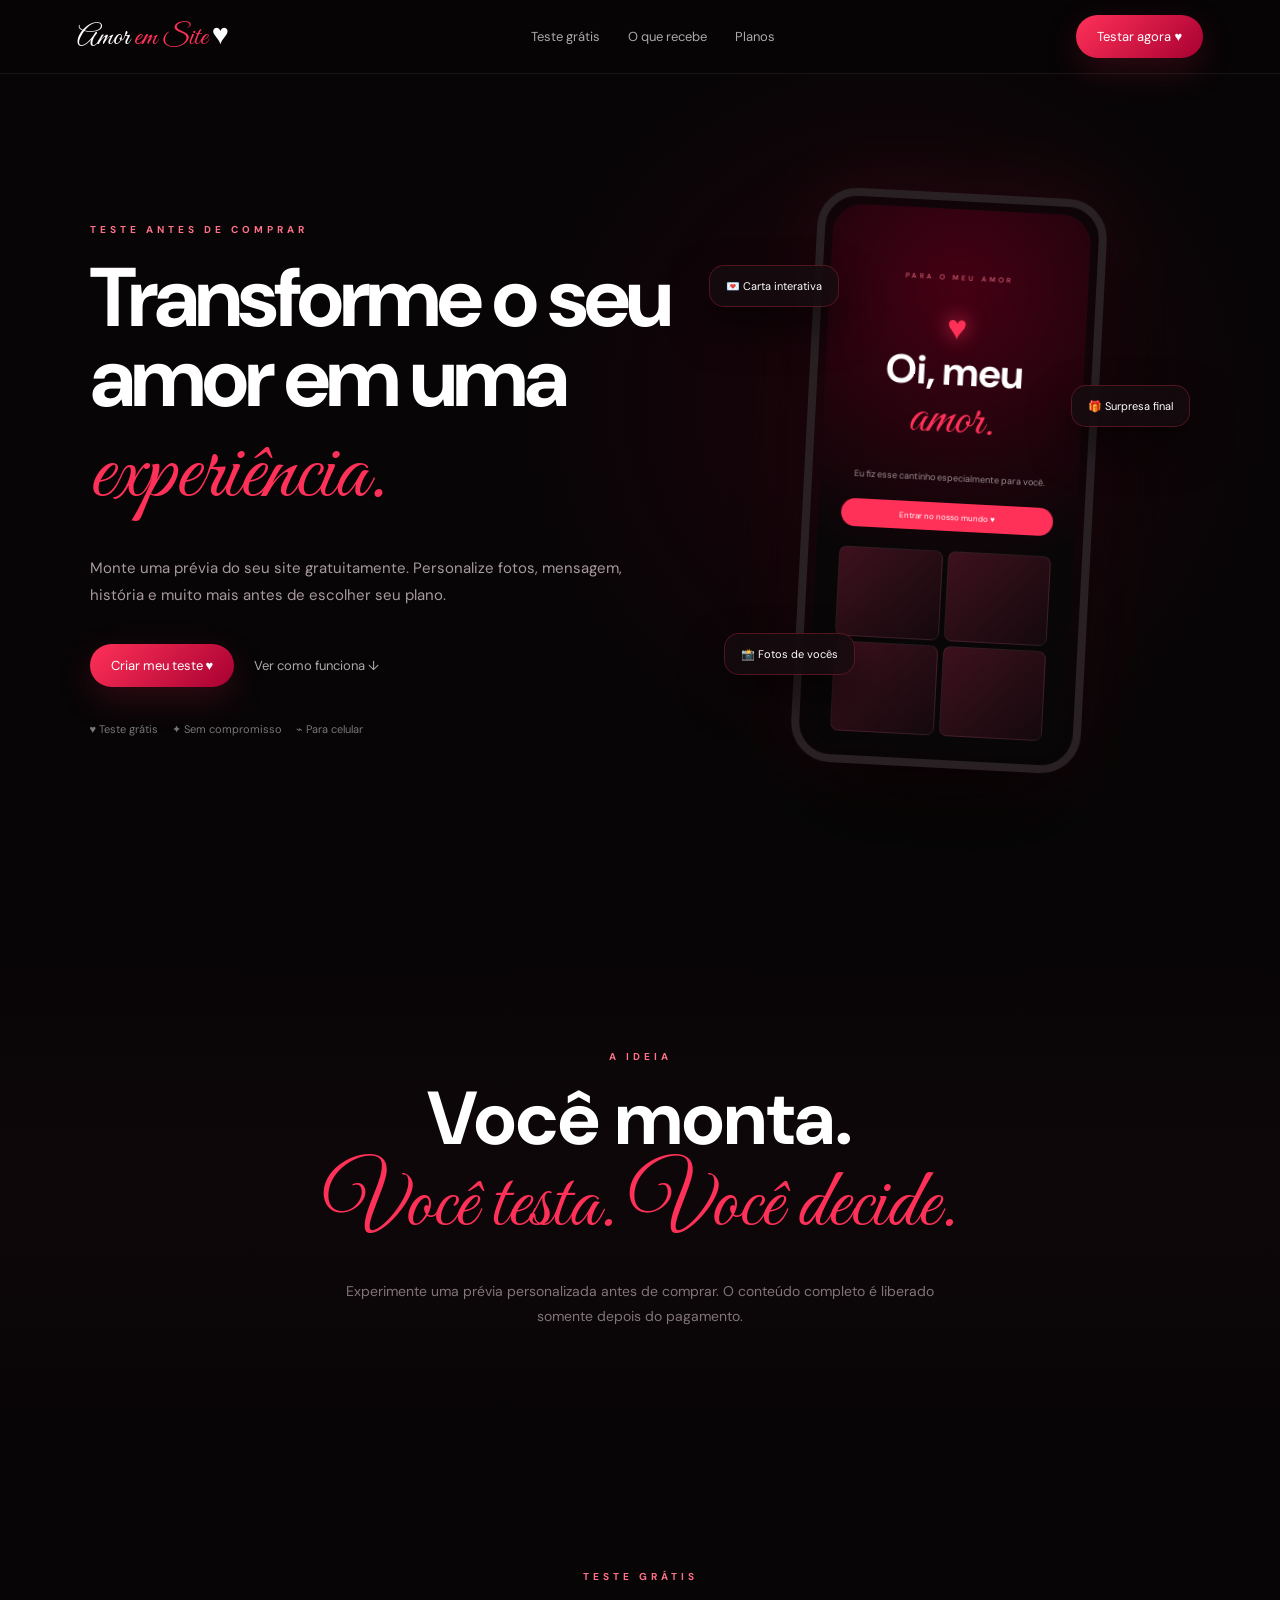
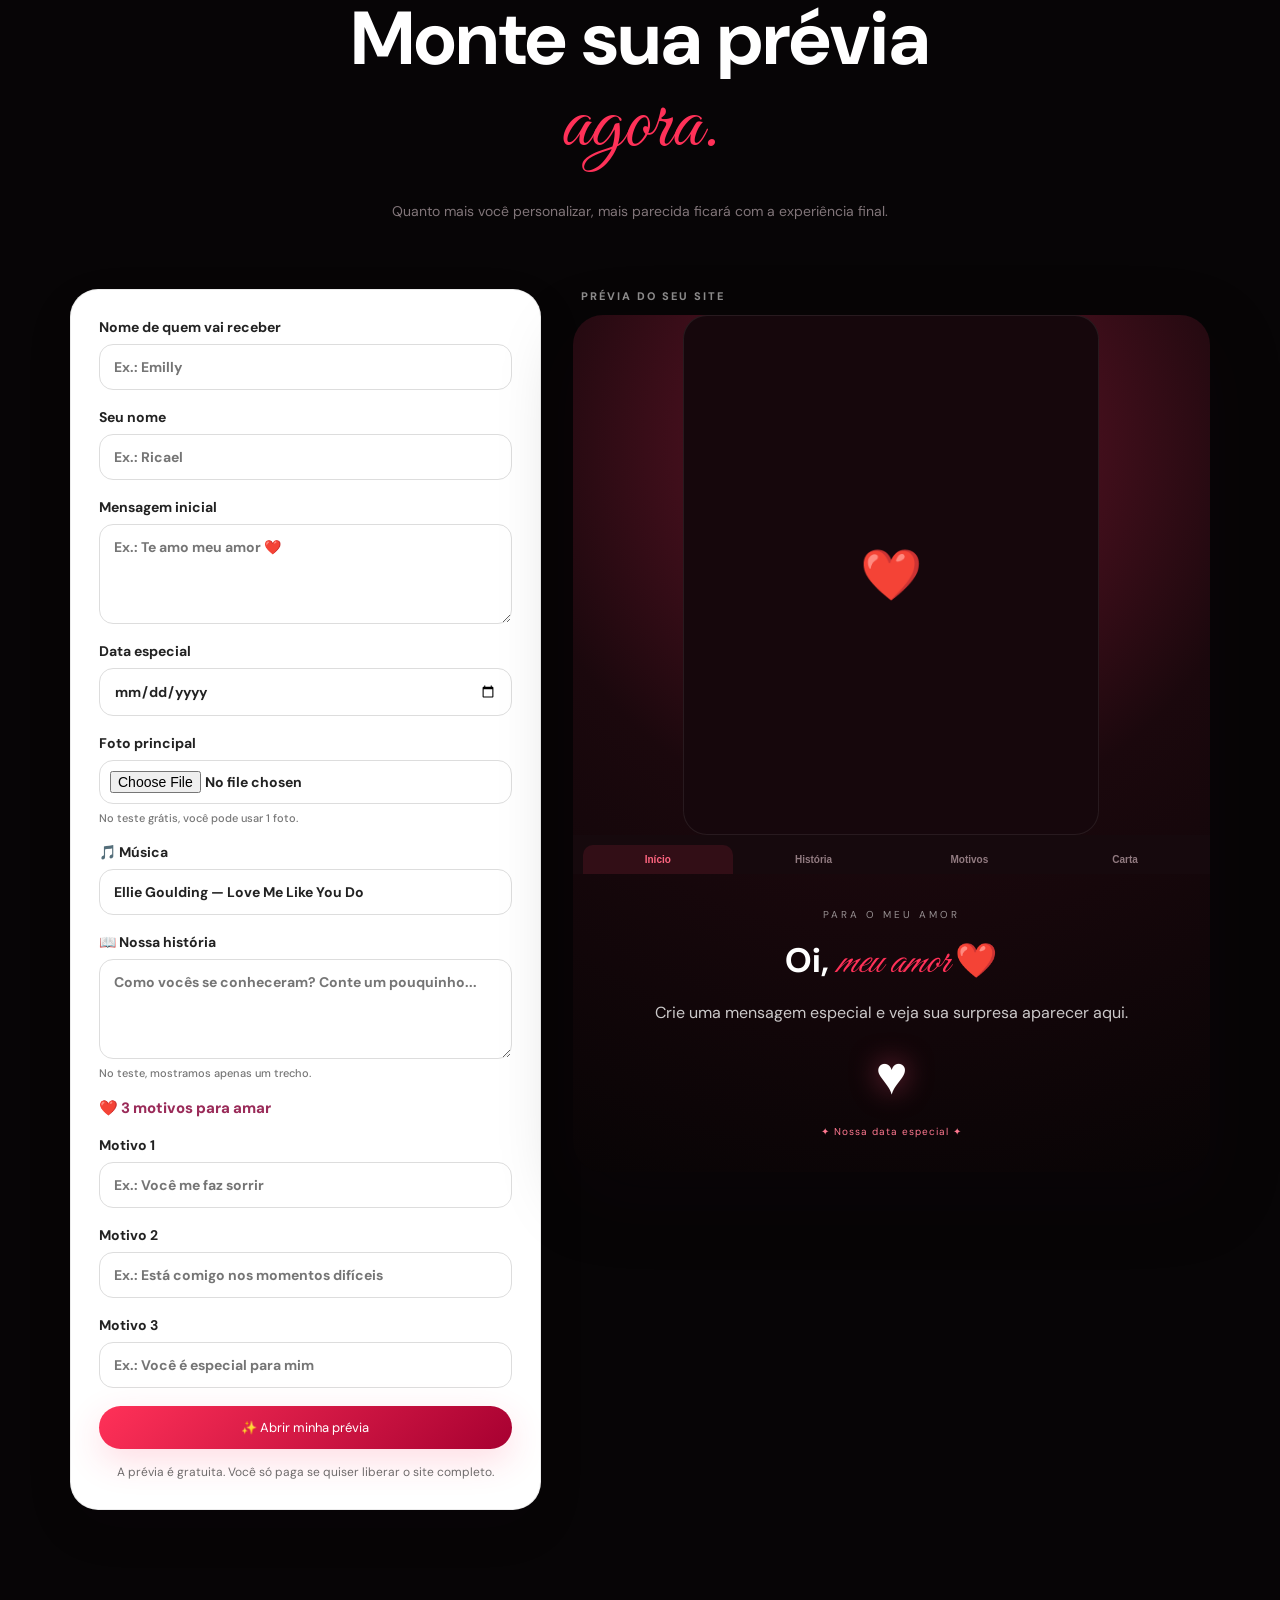
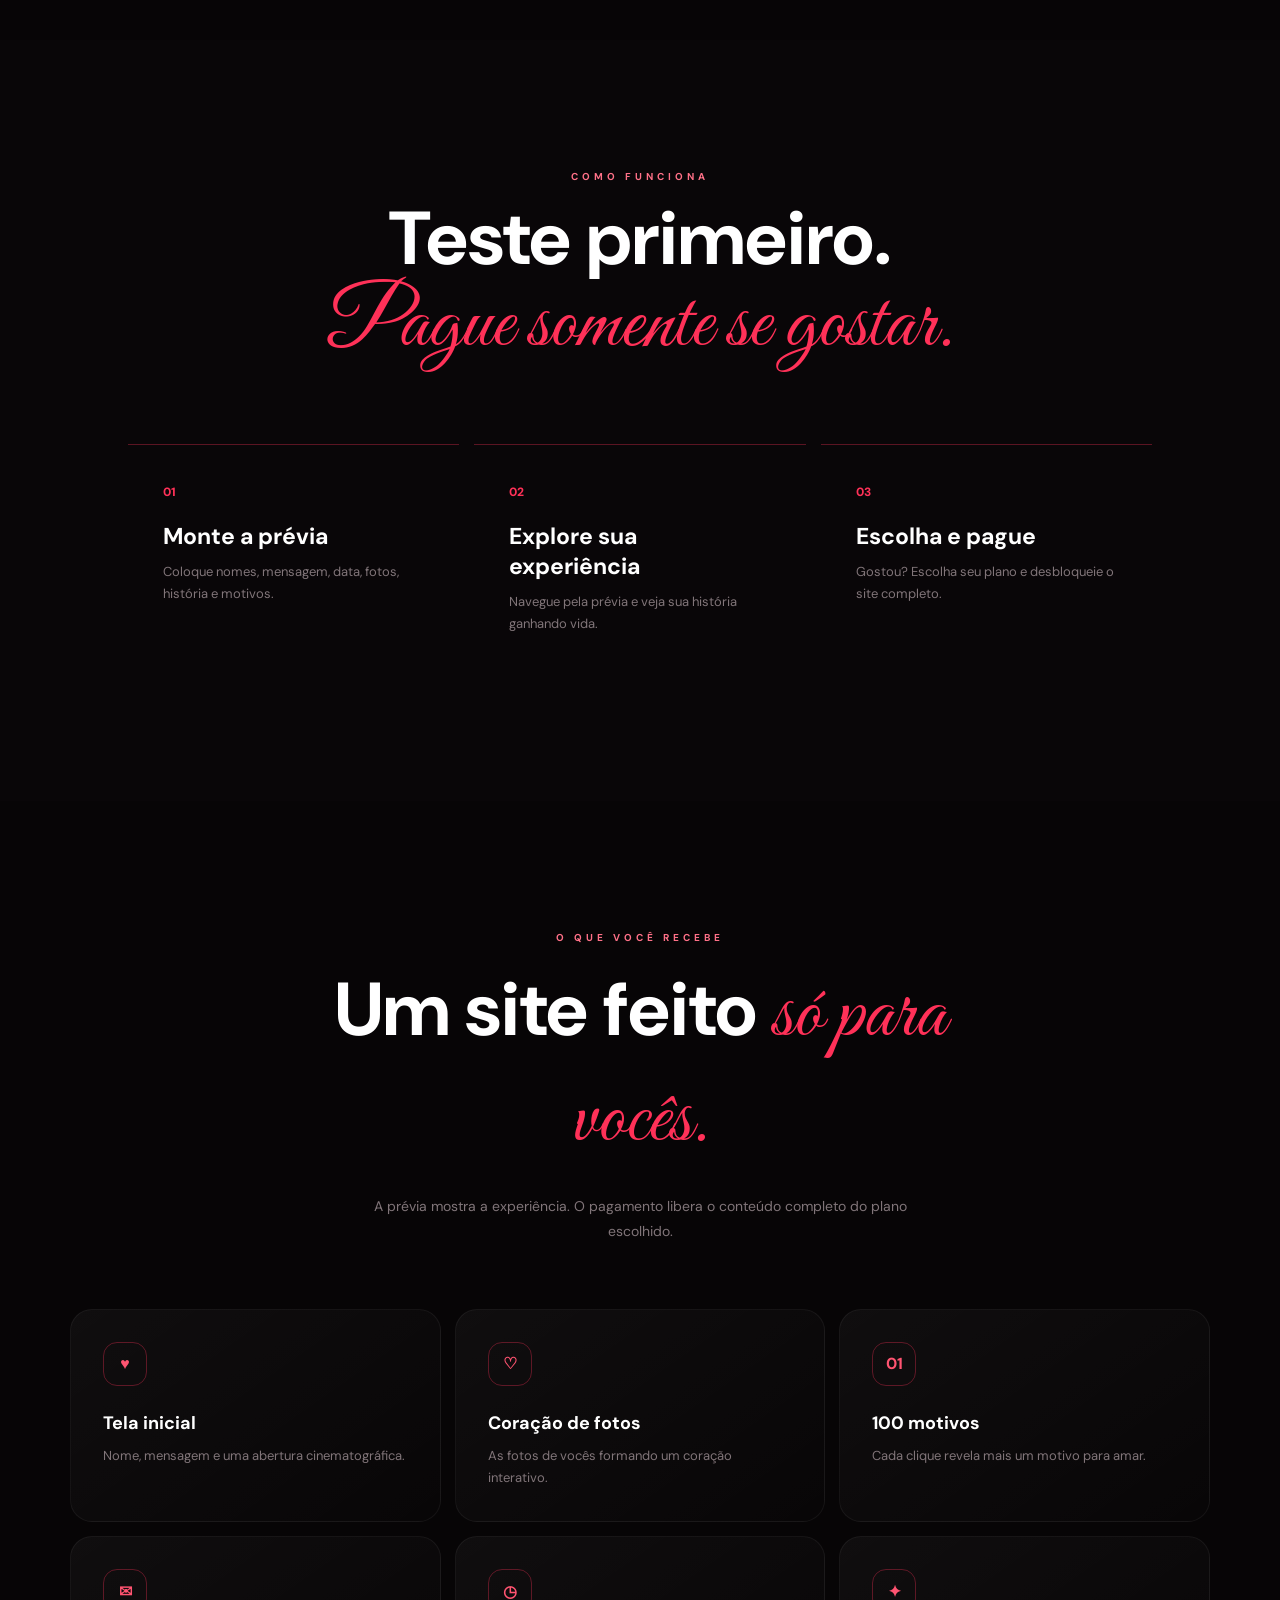
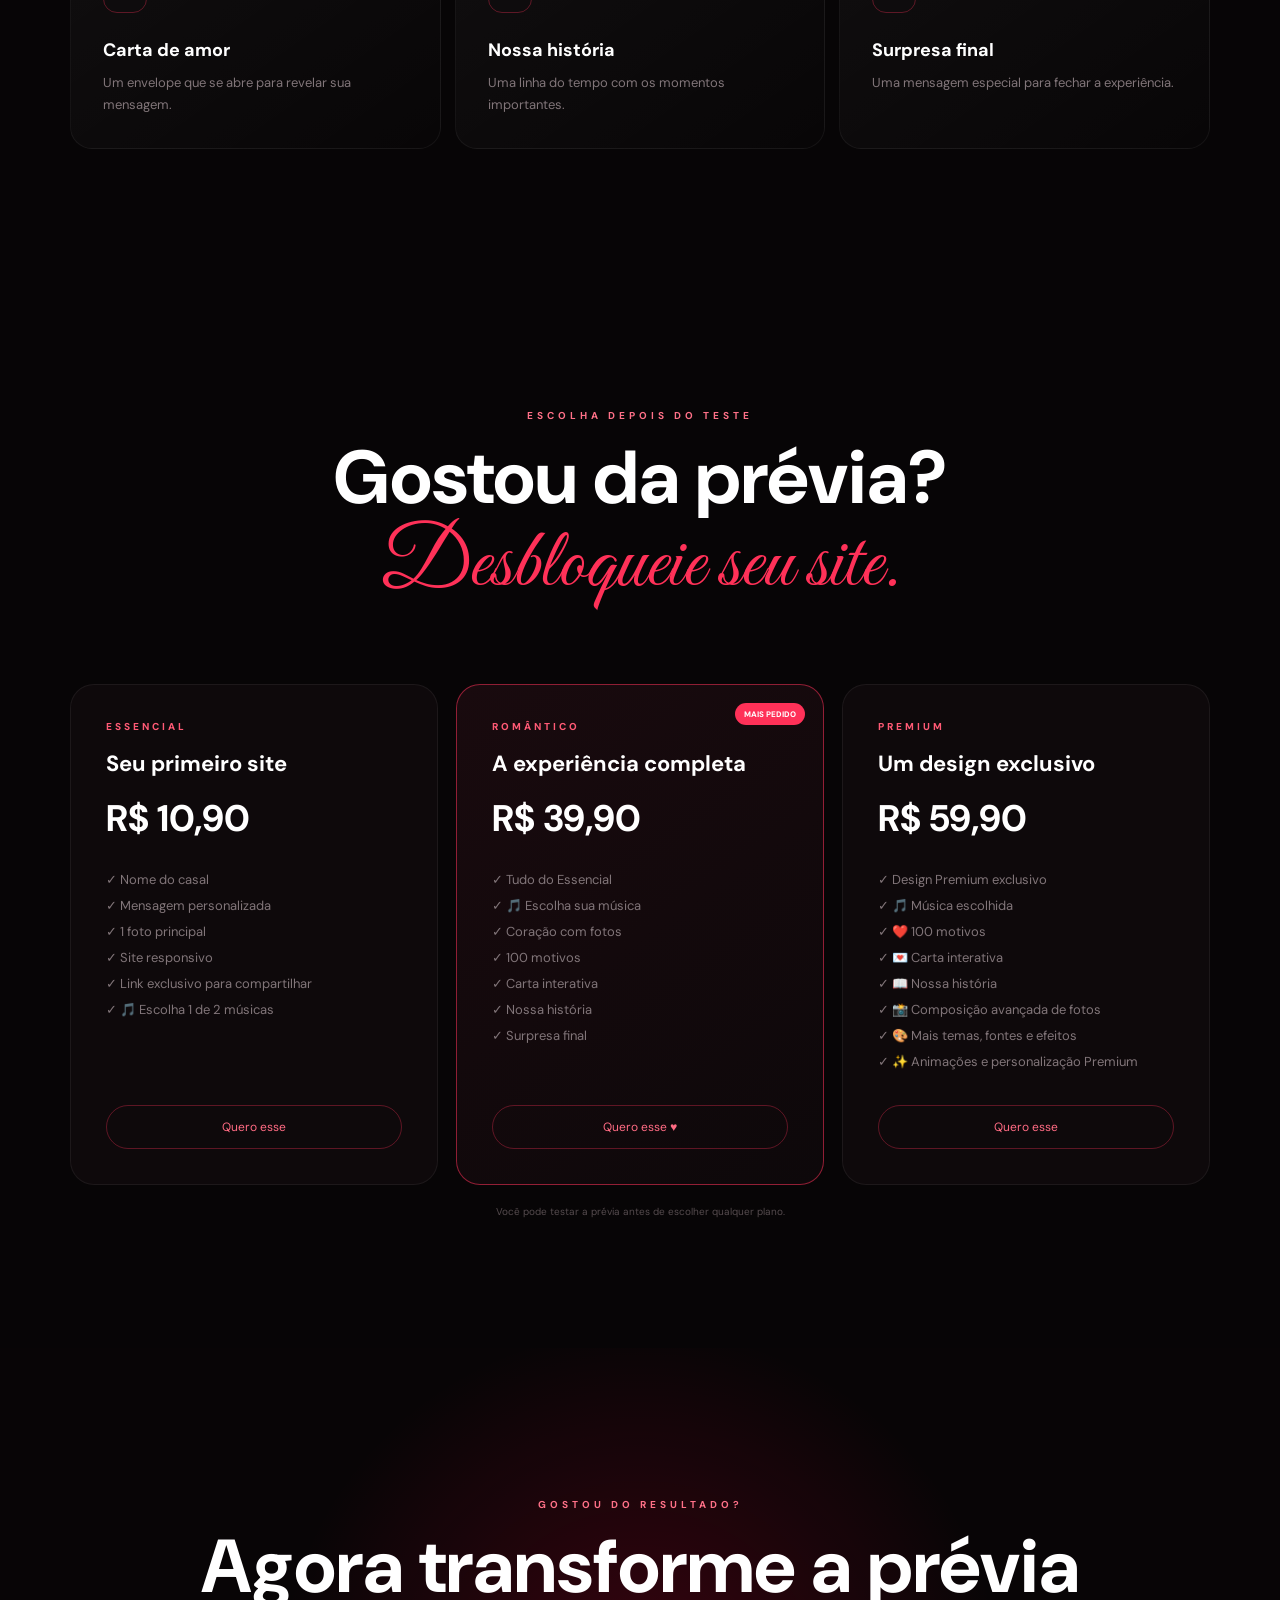
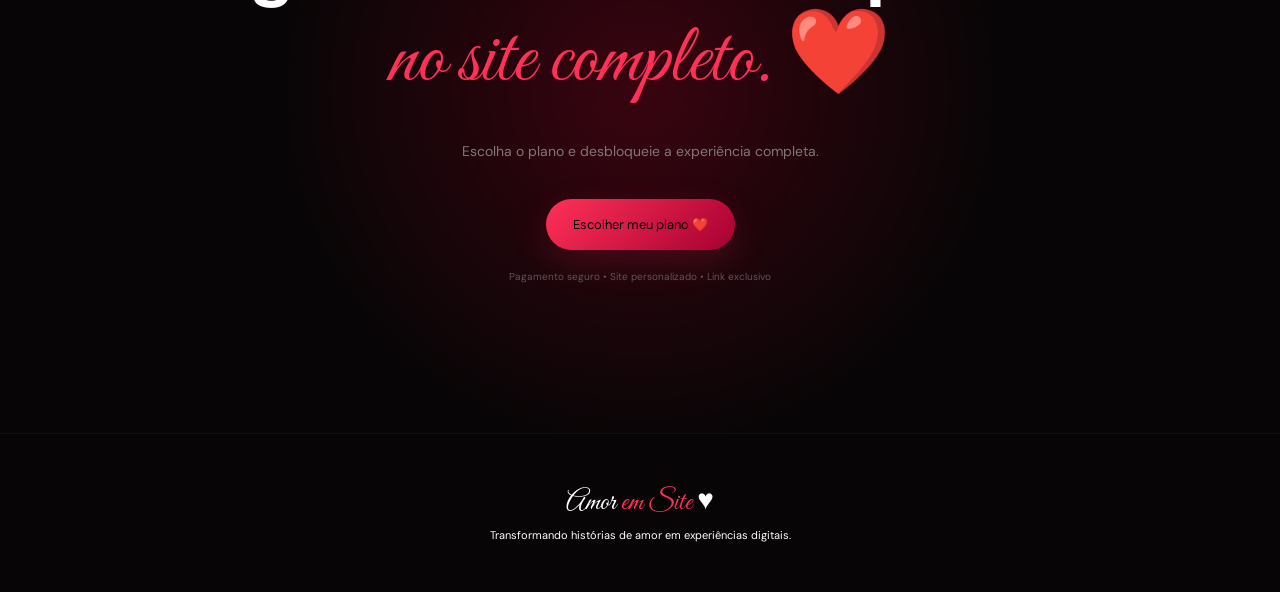
==== commit cd4df83e: "Add files via upload" ====
--- a/index.html
+++ b/index.html
@@ -11,27 +11,7 @@
   <link rel="preconnect" href="https://fonts.gstatic.com" crossorigin>
   <link href="https://fonts.googleapis.com/css2?family=DM+Sans:wght@400;500;600;700;800&family=Great+Vibes&display=swap" rel="stylesheet">
 
-  <link rel="stylesheet" href="style.css?v=5">
-
-  <script>
-  // Compatibilidade: pagamentos criados antes da nova tela de sucesso
-  // ainda podem retornar para index.html?checkout=success&order=...
-  // Redirecionamos imediatamente para a nova experiência pós-pagamento.
-  (function () {
-    const p = new URLSearchParams(window.location.search);
-    const order = p.get("order");
-    const pedido = p.get("pedido");
-    const checkout = p.get("checkout");
-    if (pedido && !checkout) {
-      window.location.replace(`site.html?pedido=${encodeURIComponent(pedido)}`);
-      return;
-    }
-    if (order && checkout) {
-      const status = checkout === "cancelled" ? "cancelled" : checkout === "expired" ? "expired" : "success";
-      window.location.replace(`sucesso.html?status=${status}&order=${encodeURIComponent(order)}`);
-    }
-  })();
-  </script>
+  <link rel="stylesheet" href="style.css?v=12">
 </head>
 
 <body>
@@ -40,7 +20,7 @@
   <a class="brand" href="#inicio">Amor <span>em Site</span> ♥</a>
 
   <nav>
-    <a href="#teste">Teste grátis</a>
+    <a href="#planos">Teste grátis</a>
     <a href="#recursos">O que recebe</a>
     <a href="#planos">Planos</a>
   </nav>
@@ -66,7 +46,7 @@
     </p>
 
     <div class="actions">
-      <a class="btn" href="#teste">Criar meu teste ♥</a>
+      <a class="btn" href="#planos">Criar meu teste ♥</a>
       <a class="link" href="#como-funciona">Ver como funciona ↓</a>
     </div>
 
@@ -894,7 +874,109 @@
 
 </footer>
 
-<script src="script.js?v=8"></script>
+<script src="script.js?v=7"></script>
+<script id="free-preview-same-page-fix">
+/*
+ * PRÉVIA GRATUITA — permanece na página inicial.
+ *
+ * O script.js original redireciona para site.html?preview=1
+ * quando nenhum plano foi escolhido. Aqui interceptamos apenas
+ * esse clique e deixamos a prévia que já existe nesta página
+ * continuar sendo atualizada.
+ */
+(function () {
+  document.addEventListener("click", function (event) {
+    const target = event.target instanceof Element
+      ? event.target.closest("#generatePreviewButton")
+      : null;
+
+    if (!target) return;
+
+    // Impede o listener antigo do script.js de redirecionar.
+    event.preventDefault();
+    event.stopImmediatePropagation();
+
+    // Atualiza/anima a prévia que já está nesta mesma página.
+    if (typeof window.generatePreview === "function") {
+      window.generatePreview();
+    } else {
+      document.querySelectorAll(
+        "#loveName, #yourName, #loveMessage, #loveDate, #loveMusic, #loveStory, #reason1, #reason2, #reason3"
+      ).forEach(function (field) {
+        field.dispatchEvent(new Event("input", { bubbles: true }));
+      });
+    }
+
+    // Leva o usuário até a prévia, sem abrir outra página.
+    document.getElementById("lovePreview")?.scrollIntoView({
+      behavior: "smooth",
+      block: "center"
+    });
+  }, true);
+})();
+</script>
+
+<script>
+(function () {
+  const API_URL = "https://amor-em-site-backend.vercel.app";
+  const params = new URLSearchParams(window.location.search);
+  const pedido = params.get("pedido");
+  const order = params.get("order");
+
+  if (!pedido && !order) return;
+
+  const setText = (id, value) => {
+    const el = document.getElementById(id);
+    if (el && value != null && String(value).trim()) {
+      el.textContent = String(value);
+    }
+  };
+
+  async function loadPaidOrder() {
+    try {
+      const query = pedido
+        ? `?pedido=${encodeURIComponent(pedido)}`
+        : `?order=${encodeURIComponent(order)}`;
+
+      const response = await fetch(`${API_URL}/api/get-order${query}`, {
+        cache: "no-store"
+      });
+
+      if (!response.ok) {
+        console.error("Não foi possível carregar o pedido.");
+        return;
+      }
+
+      const result = await response.json();
+
+      if (!result.ok || !result.order) return;
+
+      const o = result.order;
+
+      setText("previewName", o.love_name || "meu amor");
+      setText("previewMessage", o.love_message);
+      setText("previewStory", o.love_story);
+      setText("previewReason1", o.reason_1);
+      setText("previewReason2", o.reason_2);
+      setText("previewReason3", o.reason_3);
+
+      // Se o pedido veio por ?order=AES-..., troca o endereço
+      // pelo slug definitivo depois que o backend retornar.
+      if (order && o.site_slug) {
+        const finalUrl =
+          `${window.location.origin}${window.location.pathname}?pedido=${encodeURIComponent(o.site_slug)}`;
+
+        window.history.replaceState({}, "", finalUrl);
+      }
+    } catch (error) {
+      console.error("Erro ao carregar pedido:", error);
+    }
+  }
+
+  loadPaidOrder();
+})();
+</script>
+
 
 </body>
 </html>
--- a/style.css
+++ b/style.css
@@ -1539,3 +1539,34 @@
   .love-preview .preview-photo { border-radius: 20px 20px 0 0; }
   .love-preview .preview-photo img { border-radius: 20px 20px 0 0; }
 }
+
+/* Correção do editor: moldura muda com os botões de proporção. */
+.love-preview .preview-photo {
+  width: min(100%, 416px) !important;
+  height: auto !important;
+  min-height: 0 !important;
+  max-height: none !important;
+  aspect-ratio: 4 / 5;
+  margin: 0 auto !important;
+  display: block !important;
+  position: relative;
+  overflow: hidden;
+  border-radius: 24px !important;
+  background: #16070c;
+  touch-action: none;
+}
+.love-preview .preview-photo img {
+  display: block;
+  width: 100% !important;
+  height: 100% !important;
+  position: absolute;
+  inset: 0;
+  max-width: none !important;
+  max-height: none !important;
+  object-fit: contain !important;
+  border-radius: 24px;
+  transform-origin: center;
+}
+@media(max-width:600px){
+  .love-preview .preview-photo { border-radius: 20px !important; }
+}
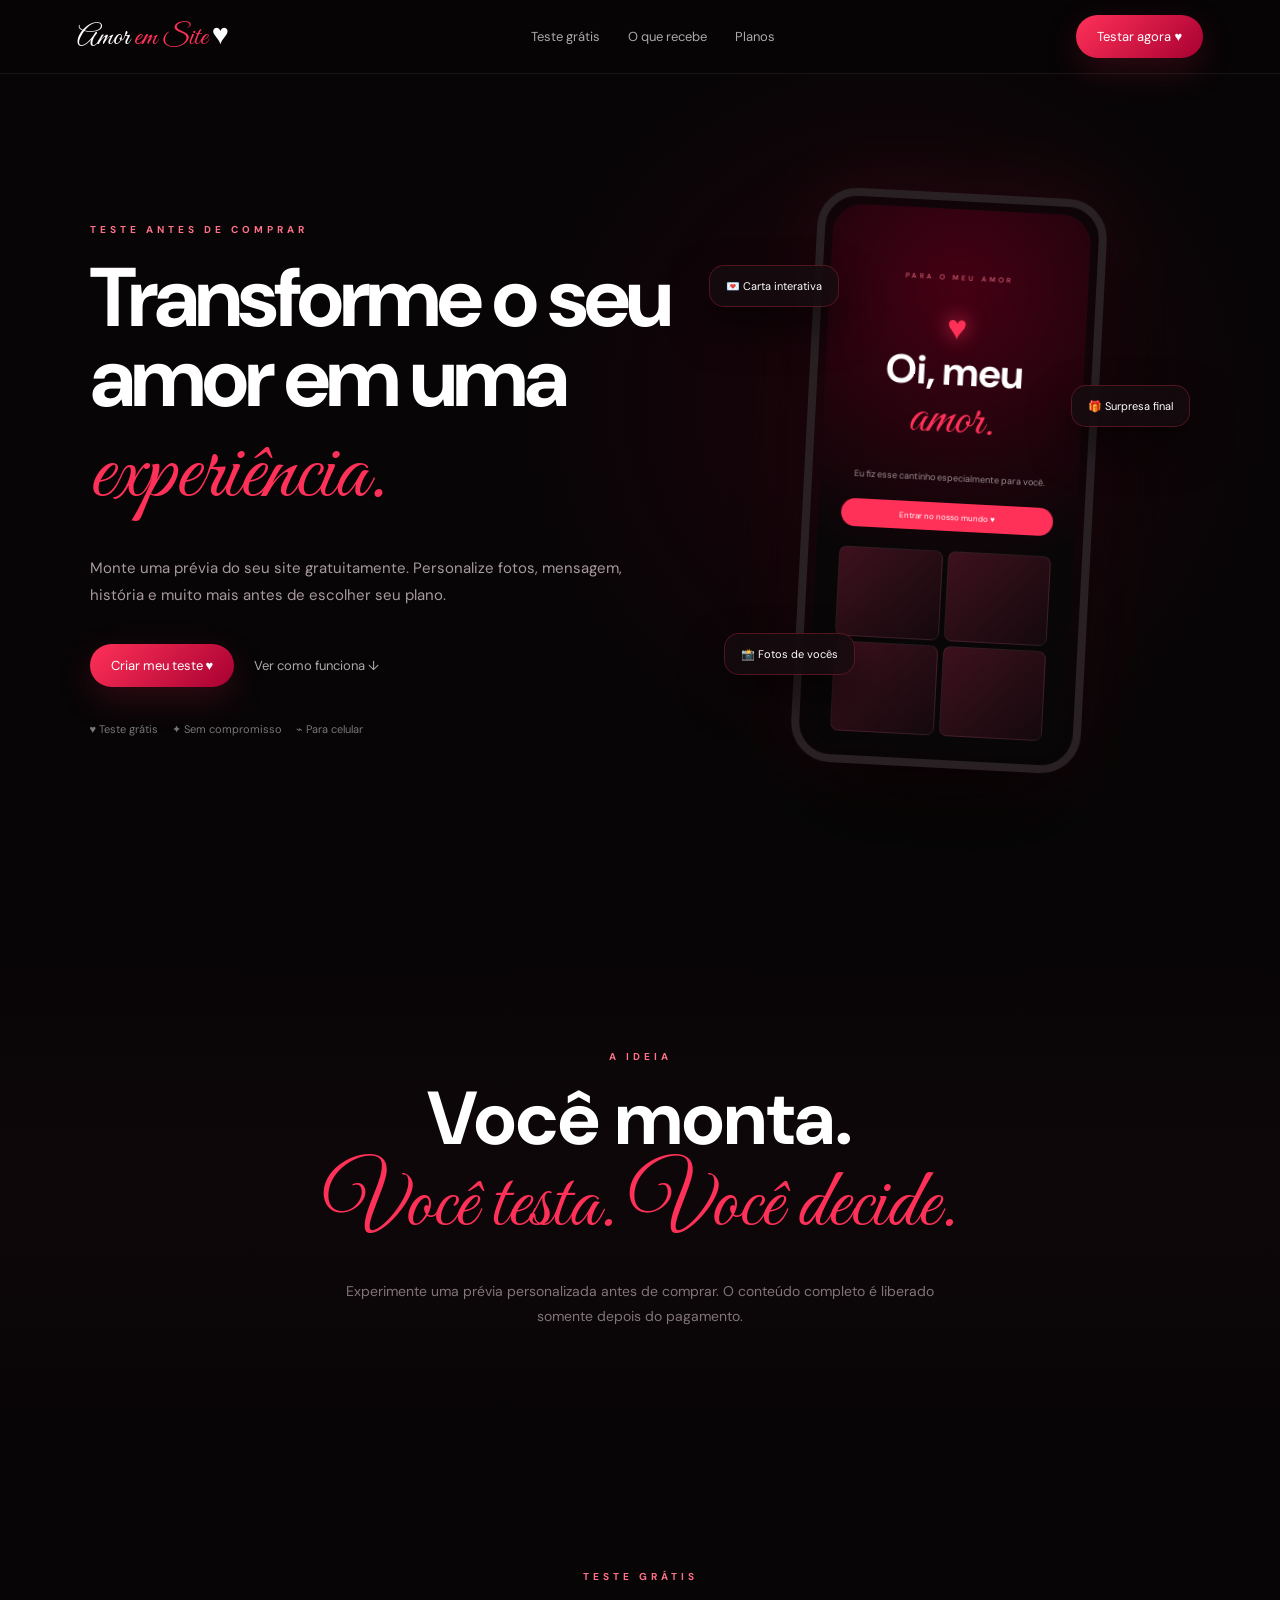
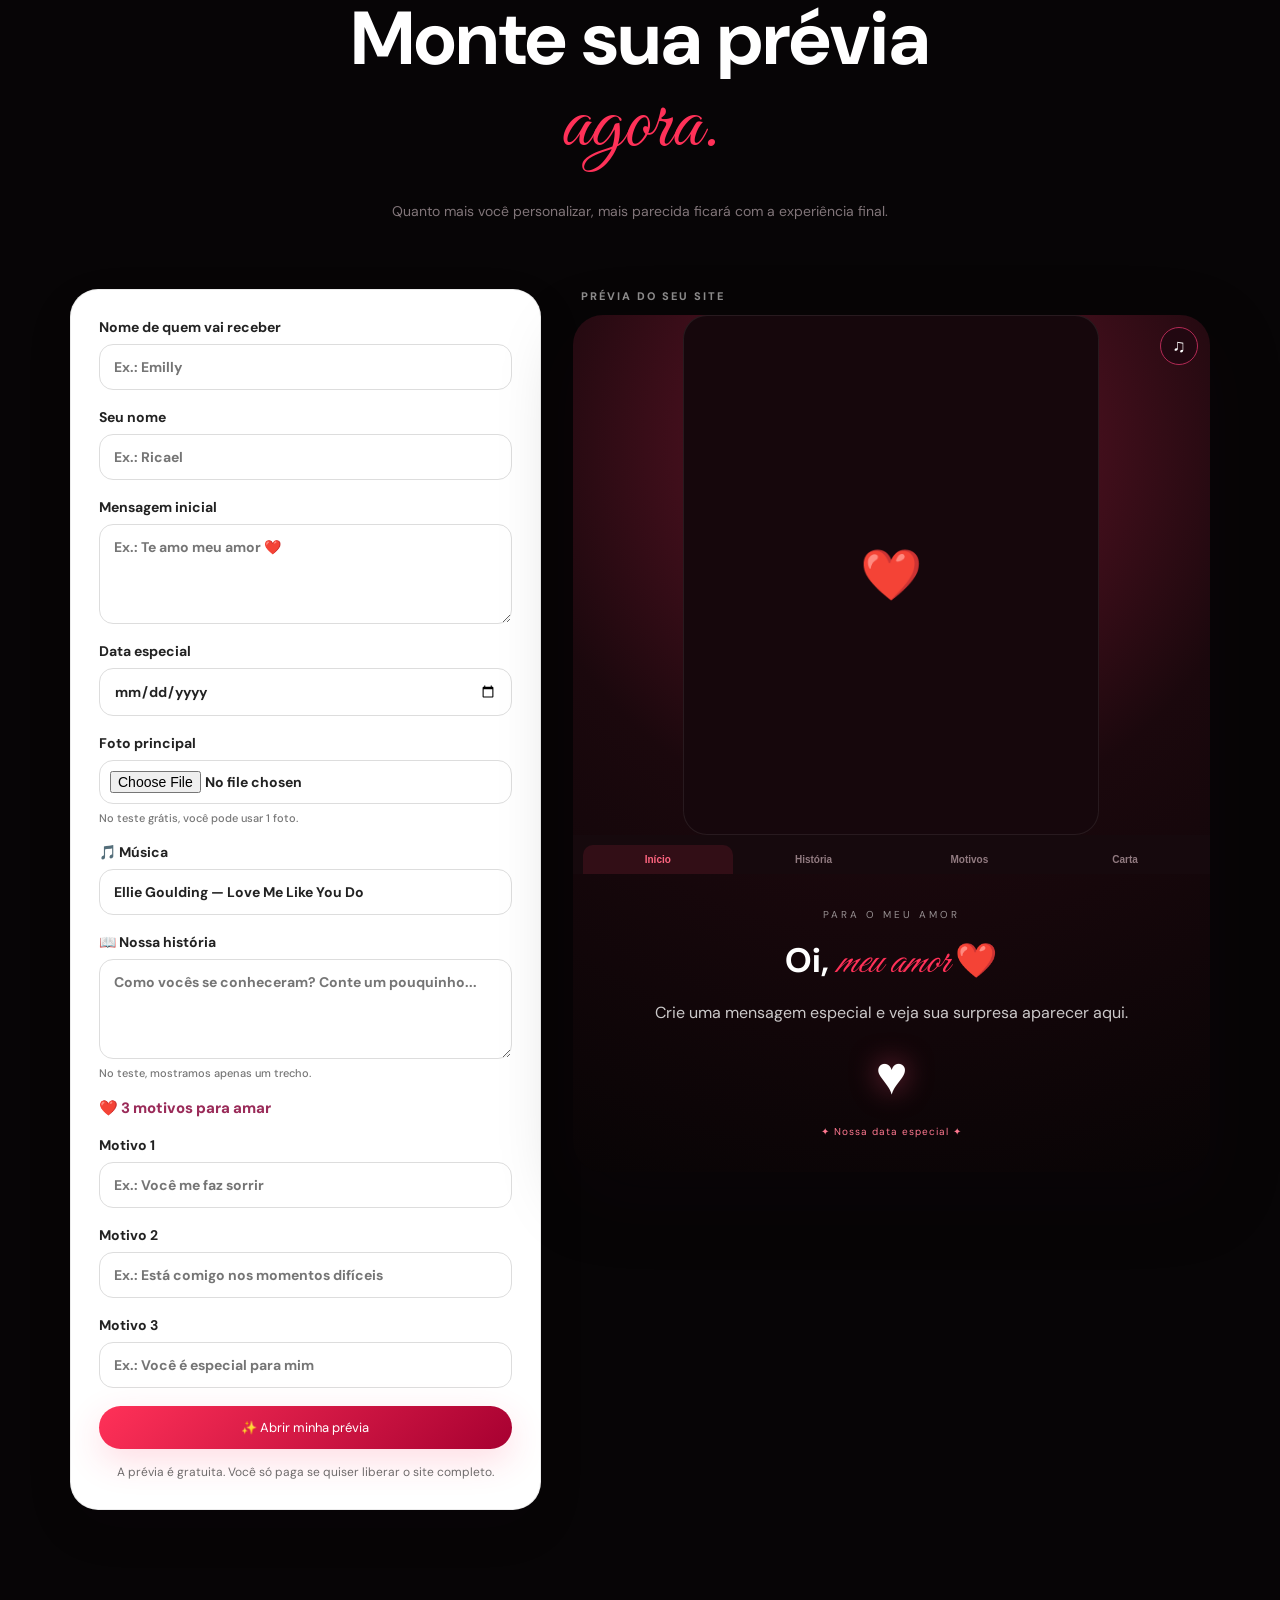
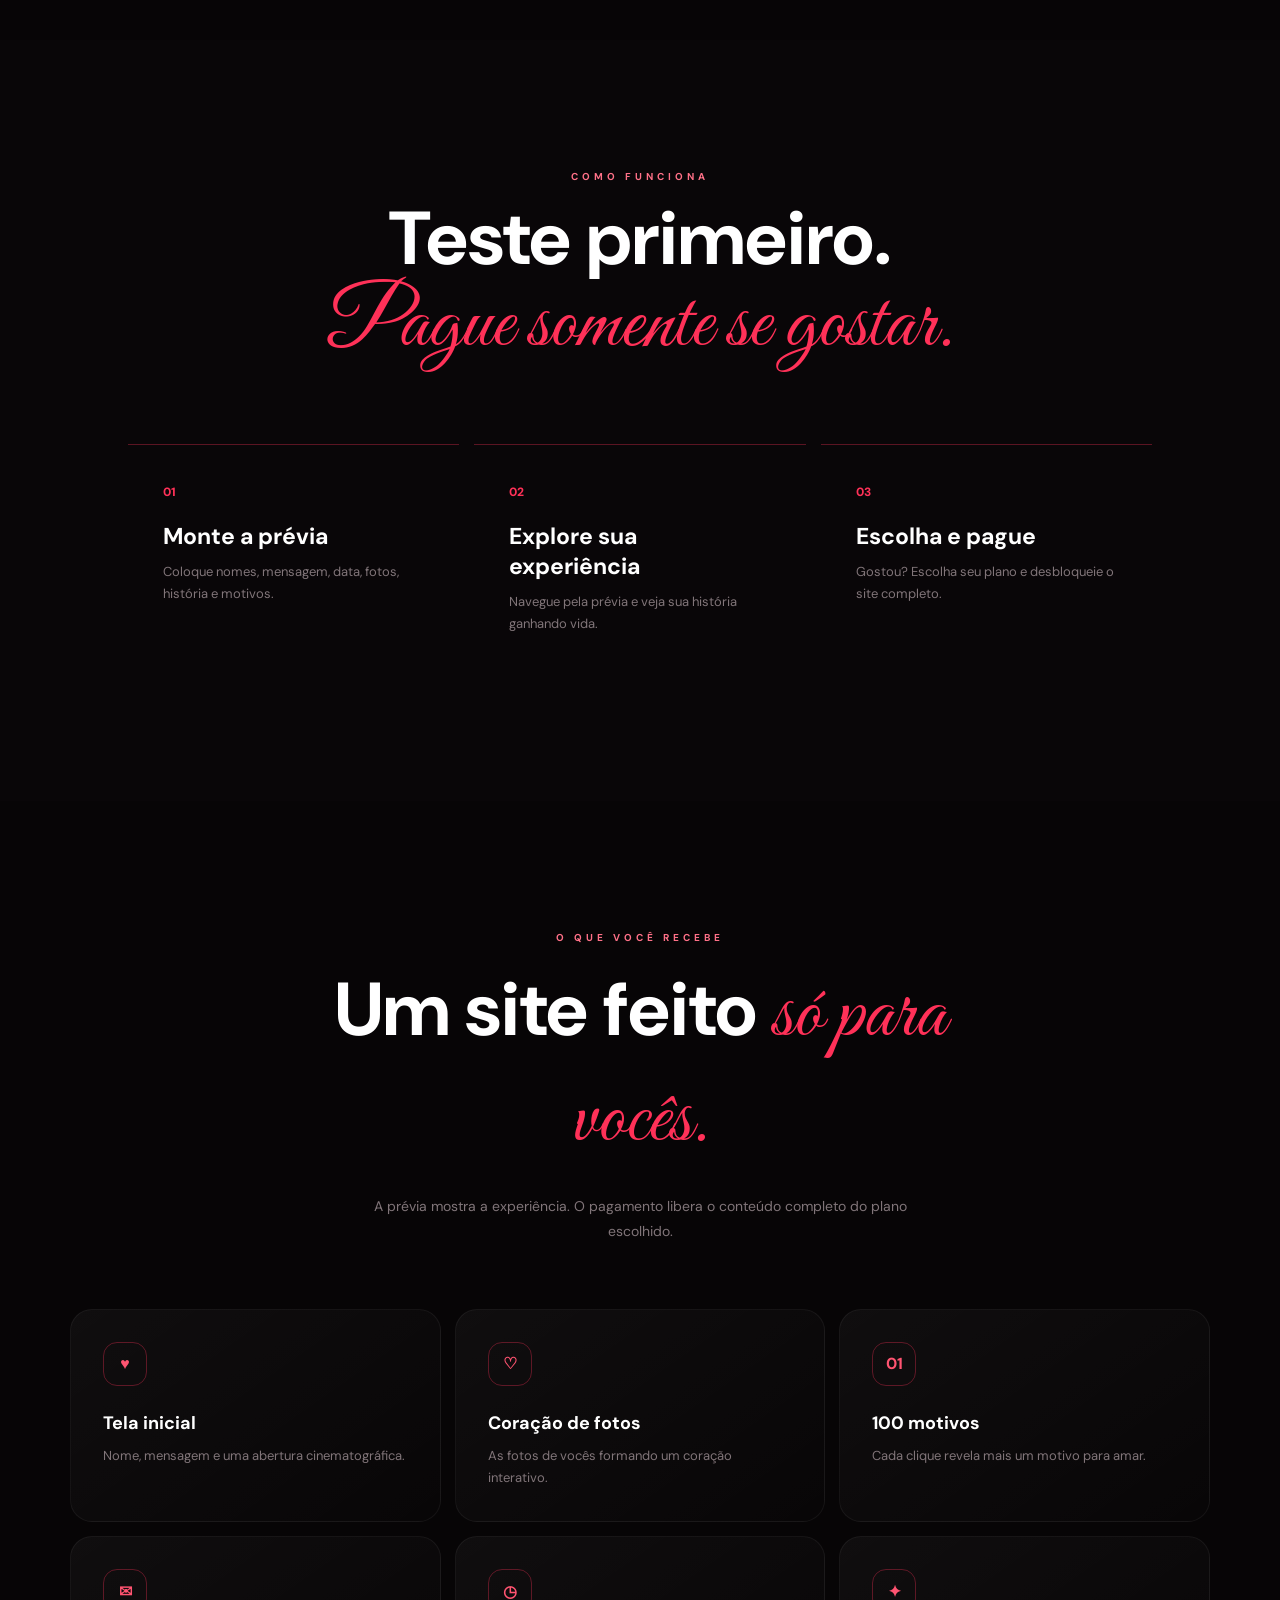
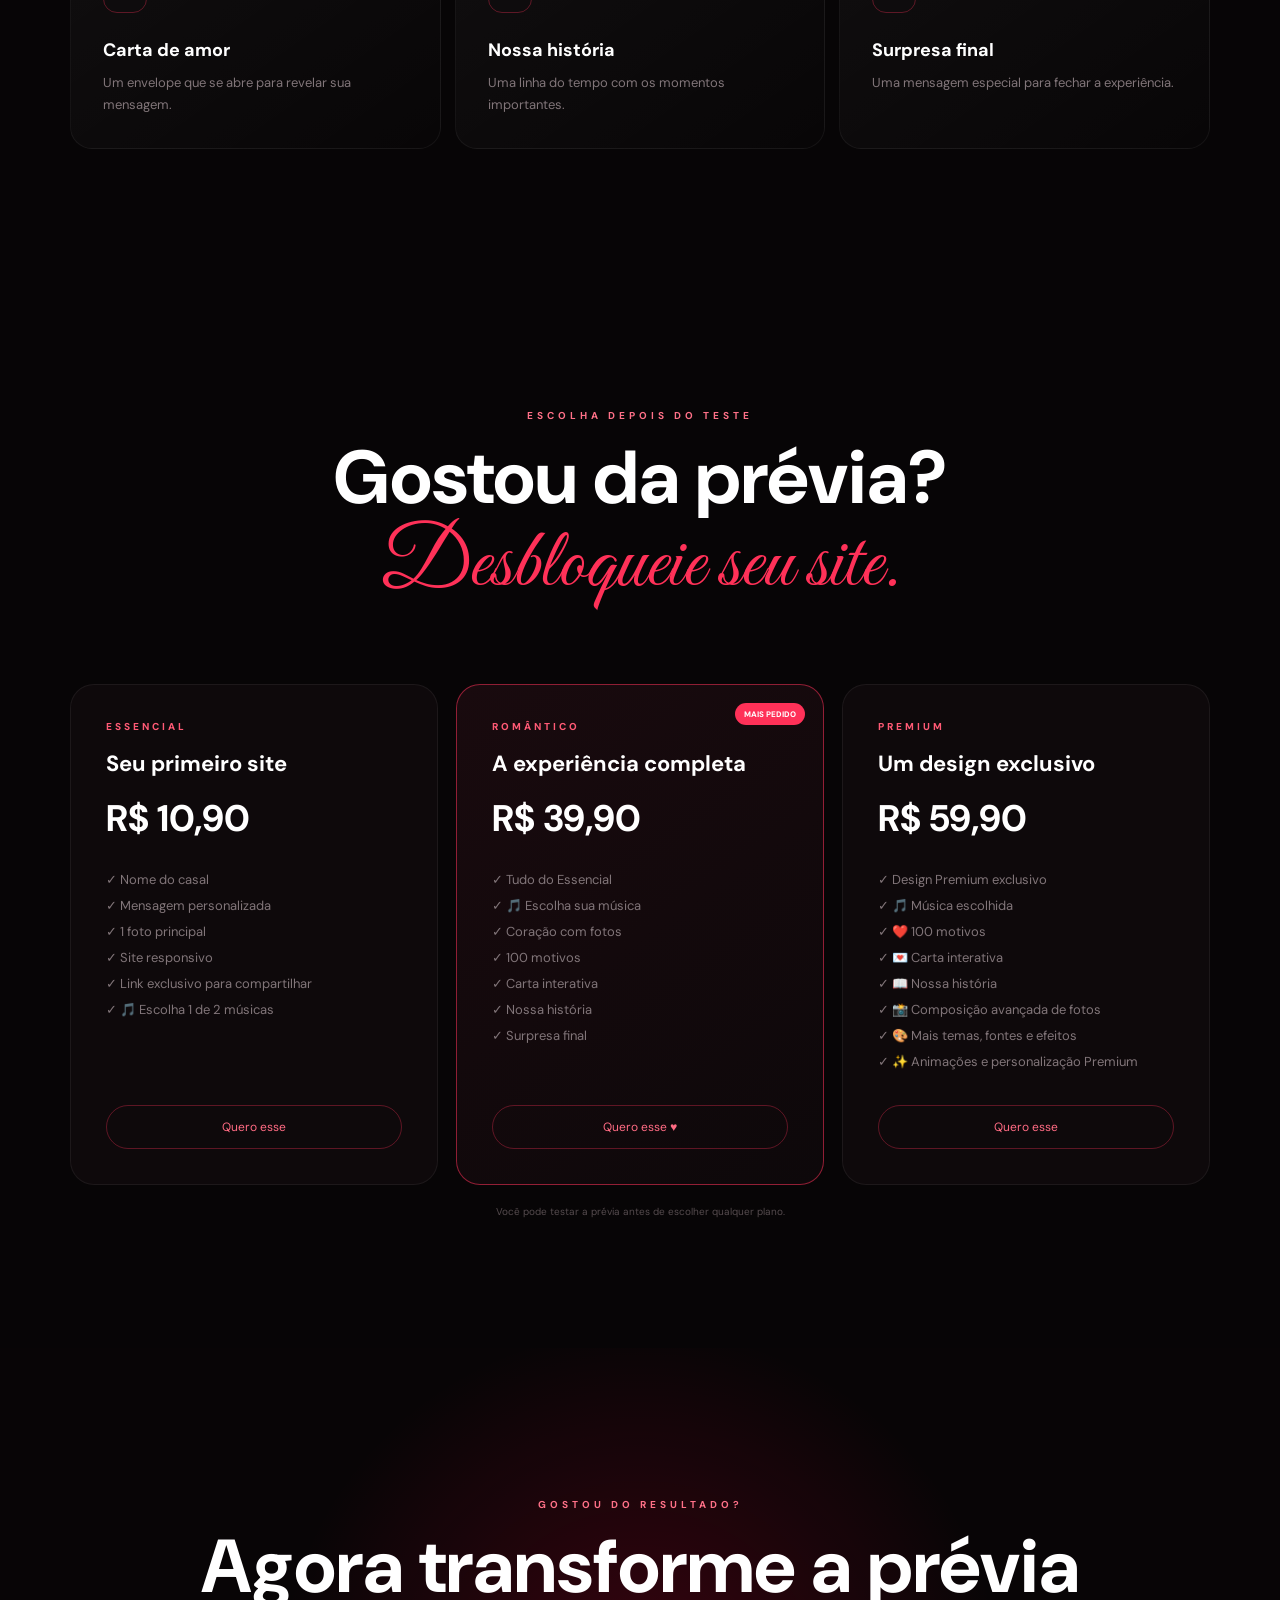
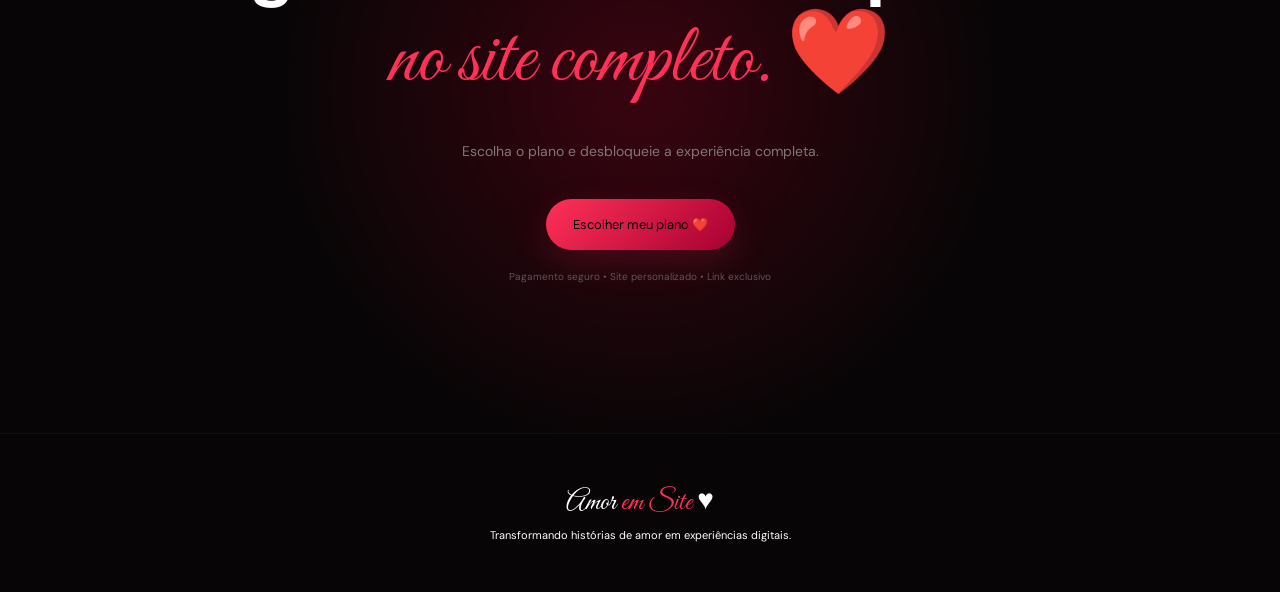
==== commit d1b5a529: "Add files via upload" ====
--- a/index.html
+++ b/index.html
@@ -339,7 +339,7 @@
         id="generatePreviewButton"
         type="button"
       >
-        ❤️ Criar meu site
+        ✨ Abrir minha prévia
       </button>
 
       <p class="form-note">
@@ -355,7 +355,8 @@
         PRÉVIA DO SEU SITE
       </div>
 
-      <div class="love-preview" id="lovePreview">
+      <div class="love-preview" id="lovePreview" style="position:relative">
+        <button id="inlineMusicButton" type="button" title="Reproduzir música" aria-label="Reproduzir música" style="position:absolute;top:12px;right:12px;z-index:20;border:1px solid #b32a55;border-radius:50%;width:38px;height:38px;background:#220811;color:#fff;font-size:18px;cursor:pointer">♫</button>
 
         <div
           class="preview-photo"
@@ -874,47 +875,8 @@
 
 </footer>
 
-<script src="script.js?v=7"></script>
-<script id="free-preview-same-page-fix">
-/*
- * PRÉVIA GRATUITA — permanece na página inicial.
- *
- * O script.js original redireciona para site.html?preview=1
- * quando nenhum plano foi escolhido. Aqui interceptamos apenas
- * esse clique e deixamos a prévia que já existe nesta página
- * continuar sendo atualizada.
- */
-(function () {
-  document.addEventListener("click", function (event) {
-    const target = event.target instanceof Element
-      ? event.target.closest("#generatePreviewButton")
-      : null;
-
-    if (!target) return;
-
-    // Impede o listener antigo do script.js de redirecionar.
-    event.preventDefault();
-    event.stopImmediatePropagation();
-
-    // Atualiza/anima a prévia que já está nesta mesma página.
-    if (typeof window.generatePreview === "function") {
-      window.generatePreview();
-    } else {
-      document.querySelectorAll(
-        "#loveName, #yourName, #loveMessage, #loveDate, #loveMusic, #loveStory, #reason1, #reason2, #reason3"
-      ).forEach(function (field) {
-        field.dispatchEvent(new Event("input", { bubbles: true }));
-      });
-    }
-
-    // Leva o usuário até a prévia, sem abrir outra página.
-    document.getElementById("lovePreview")?.scrollIntoView({
-      behavior: "smooth",
-      block: "center"
-    });
-  }, true);
-})();
-</script>
+<script src="script.js?v=20261105-inline-music"></script>
+
 
 <script>
 (function () {
--- a/style.css
+++ b/style.css
@@ -1570,3 +1570,11 @@
 @media(max-width:600px){
   .love-preview .preview-photo { border-radius: 20px !important; }
 }
+
+/* Oculta somente os controles de deslocamento horizontal e vertical. */
+.photo-control:has(input[id="photoX"]),
+.photo-control:has(input[id="photoY"]),
+.photo-control:has(input[id="photoPositionX"]),
+.photo-control:has(input[id="photoPositionY"]) {
+  display: none !important;
+}
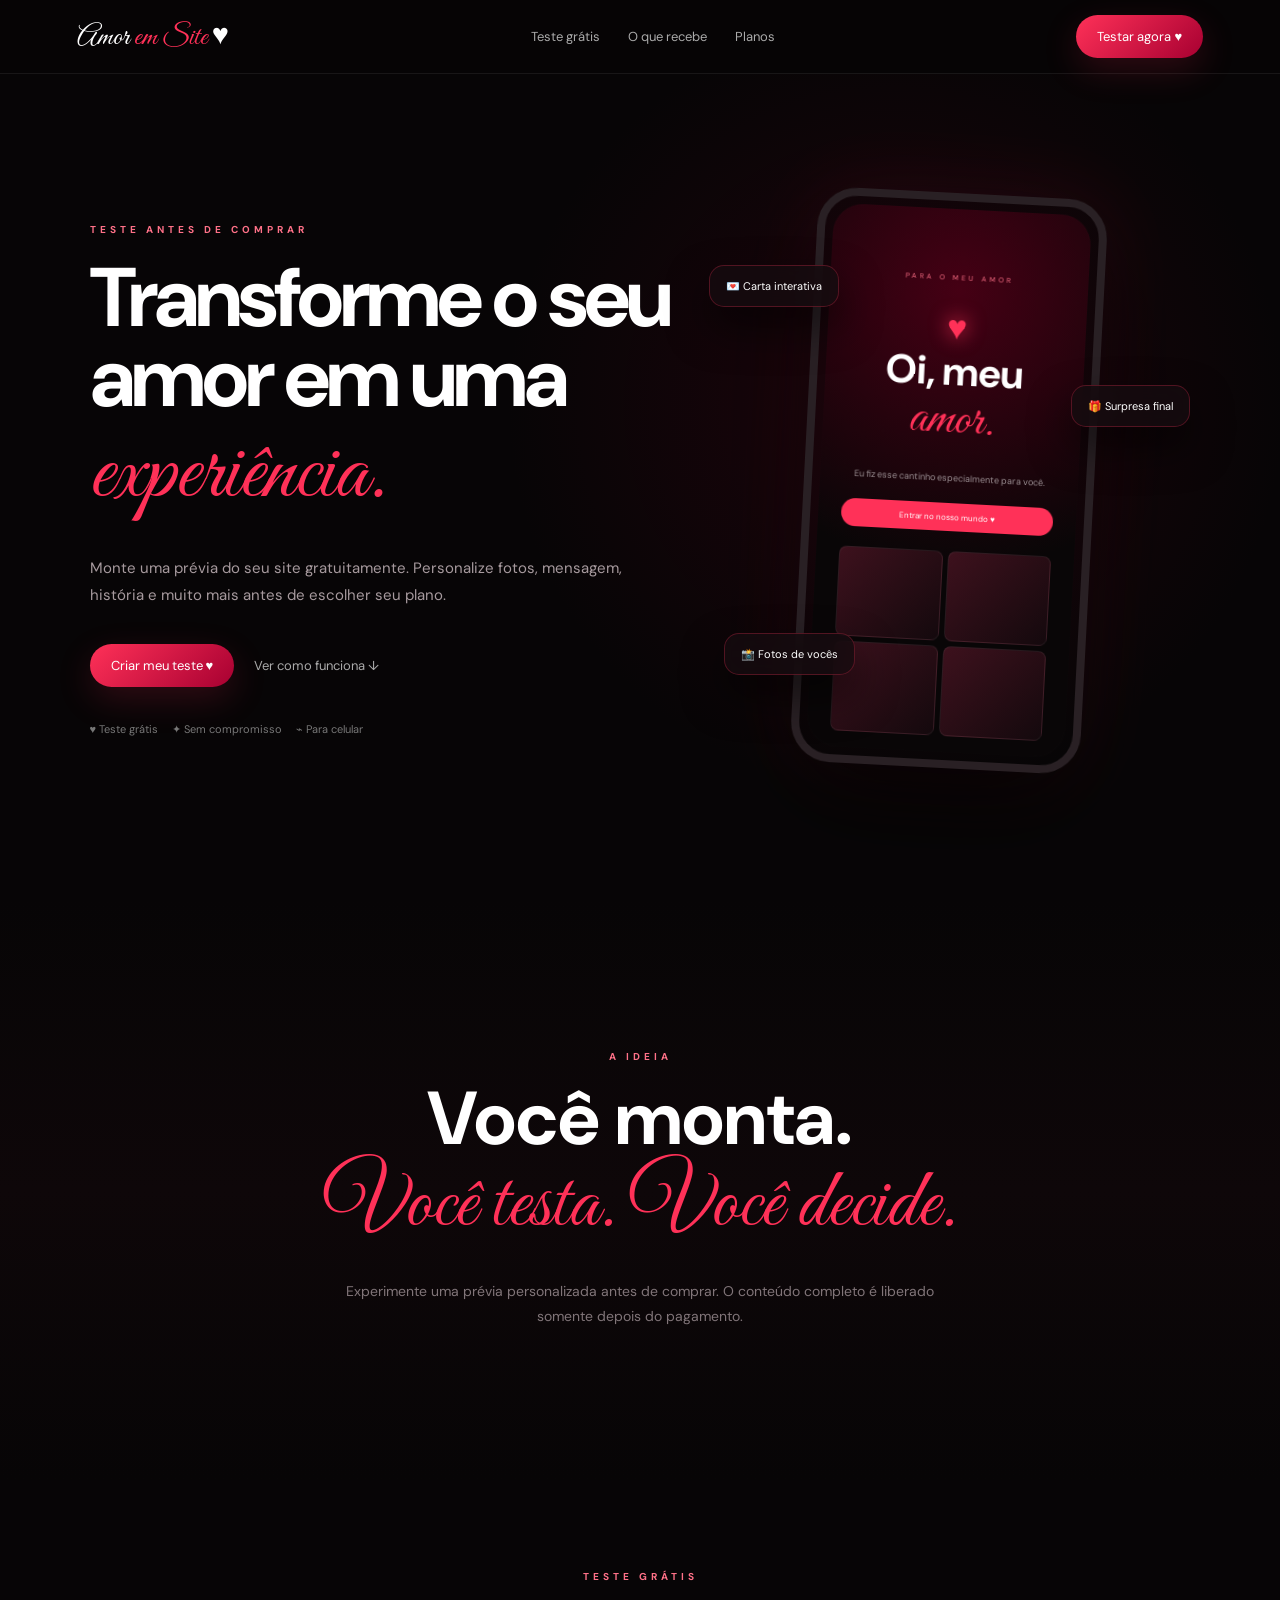
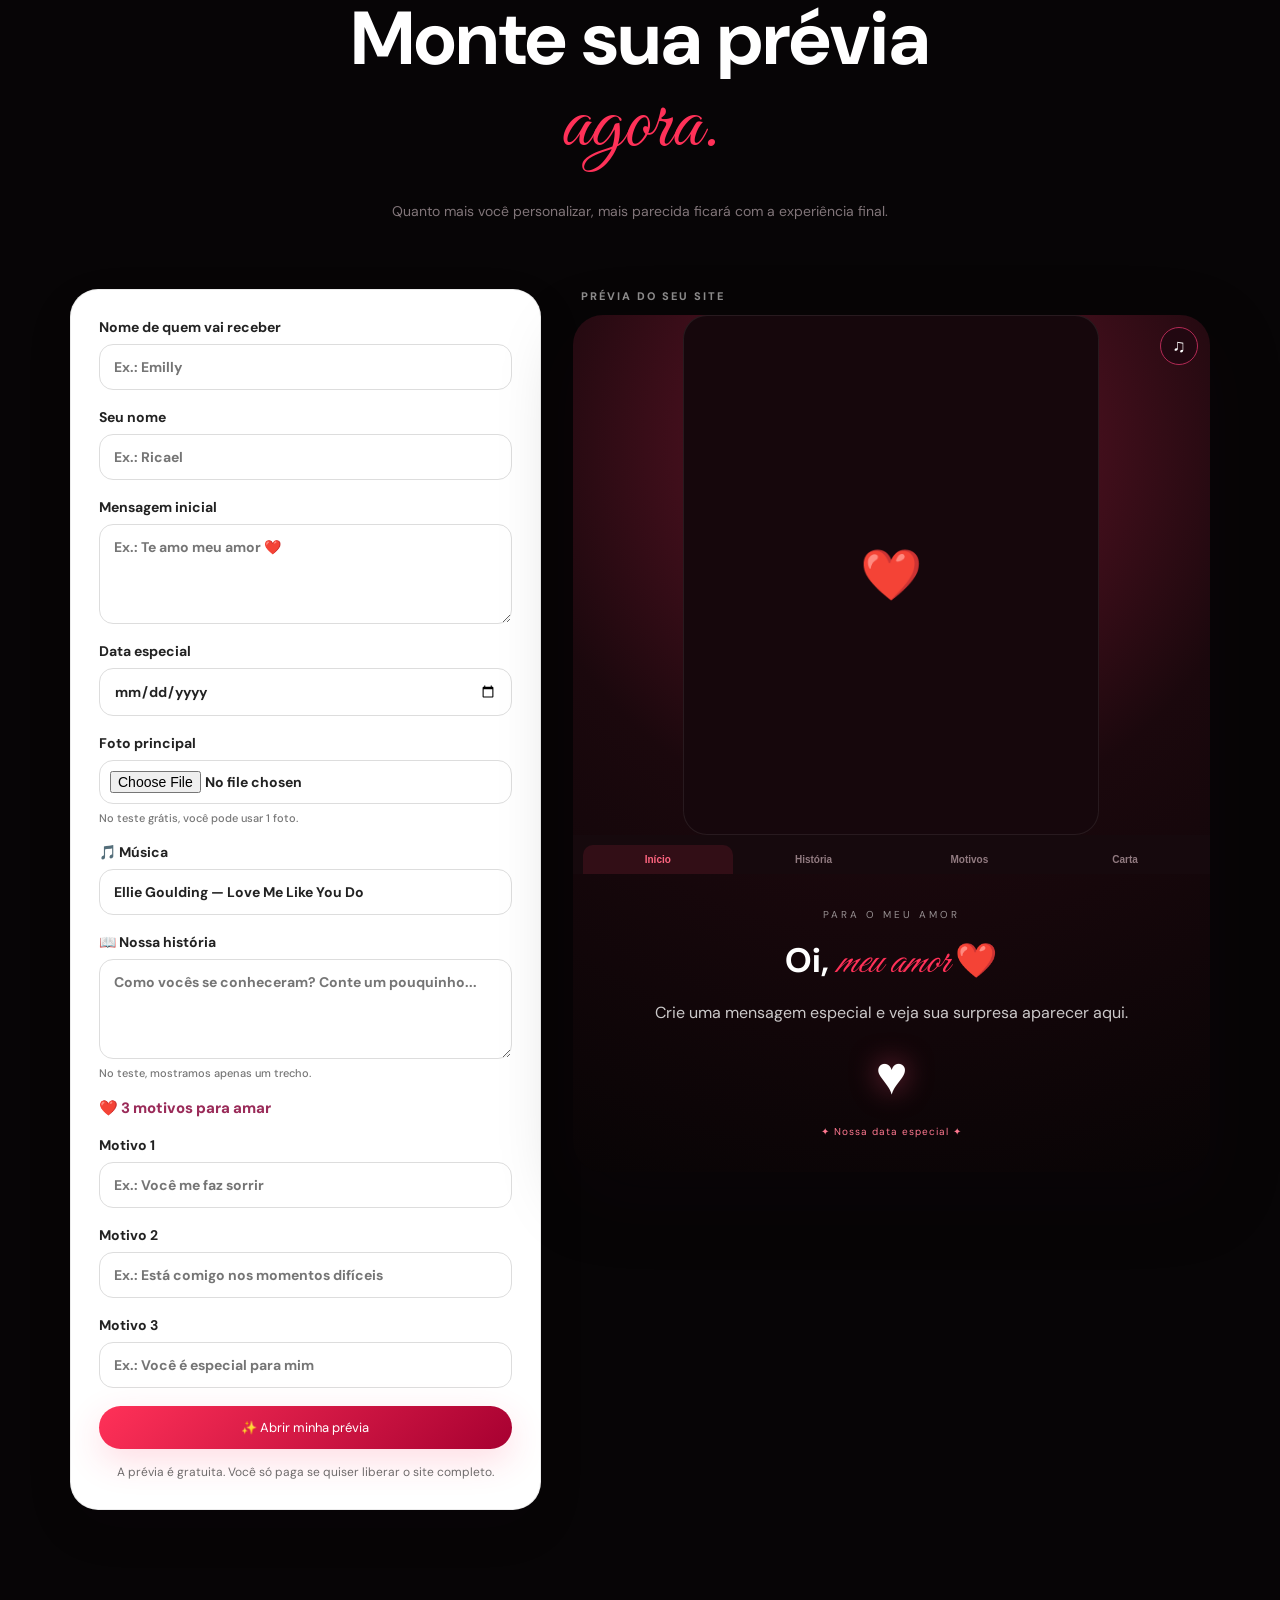
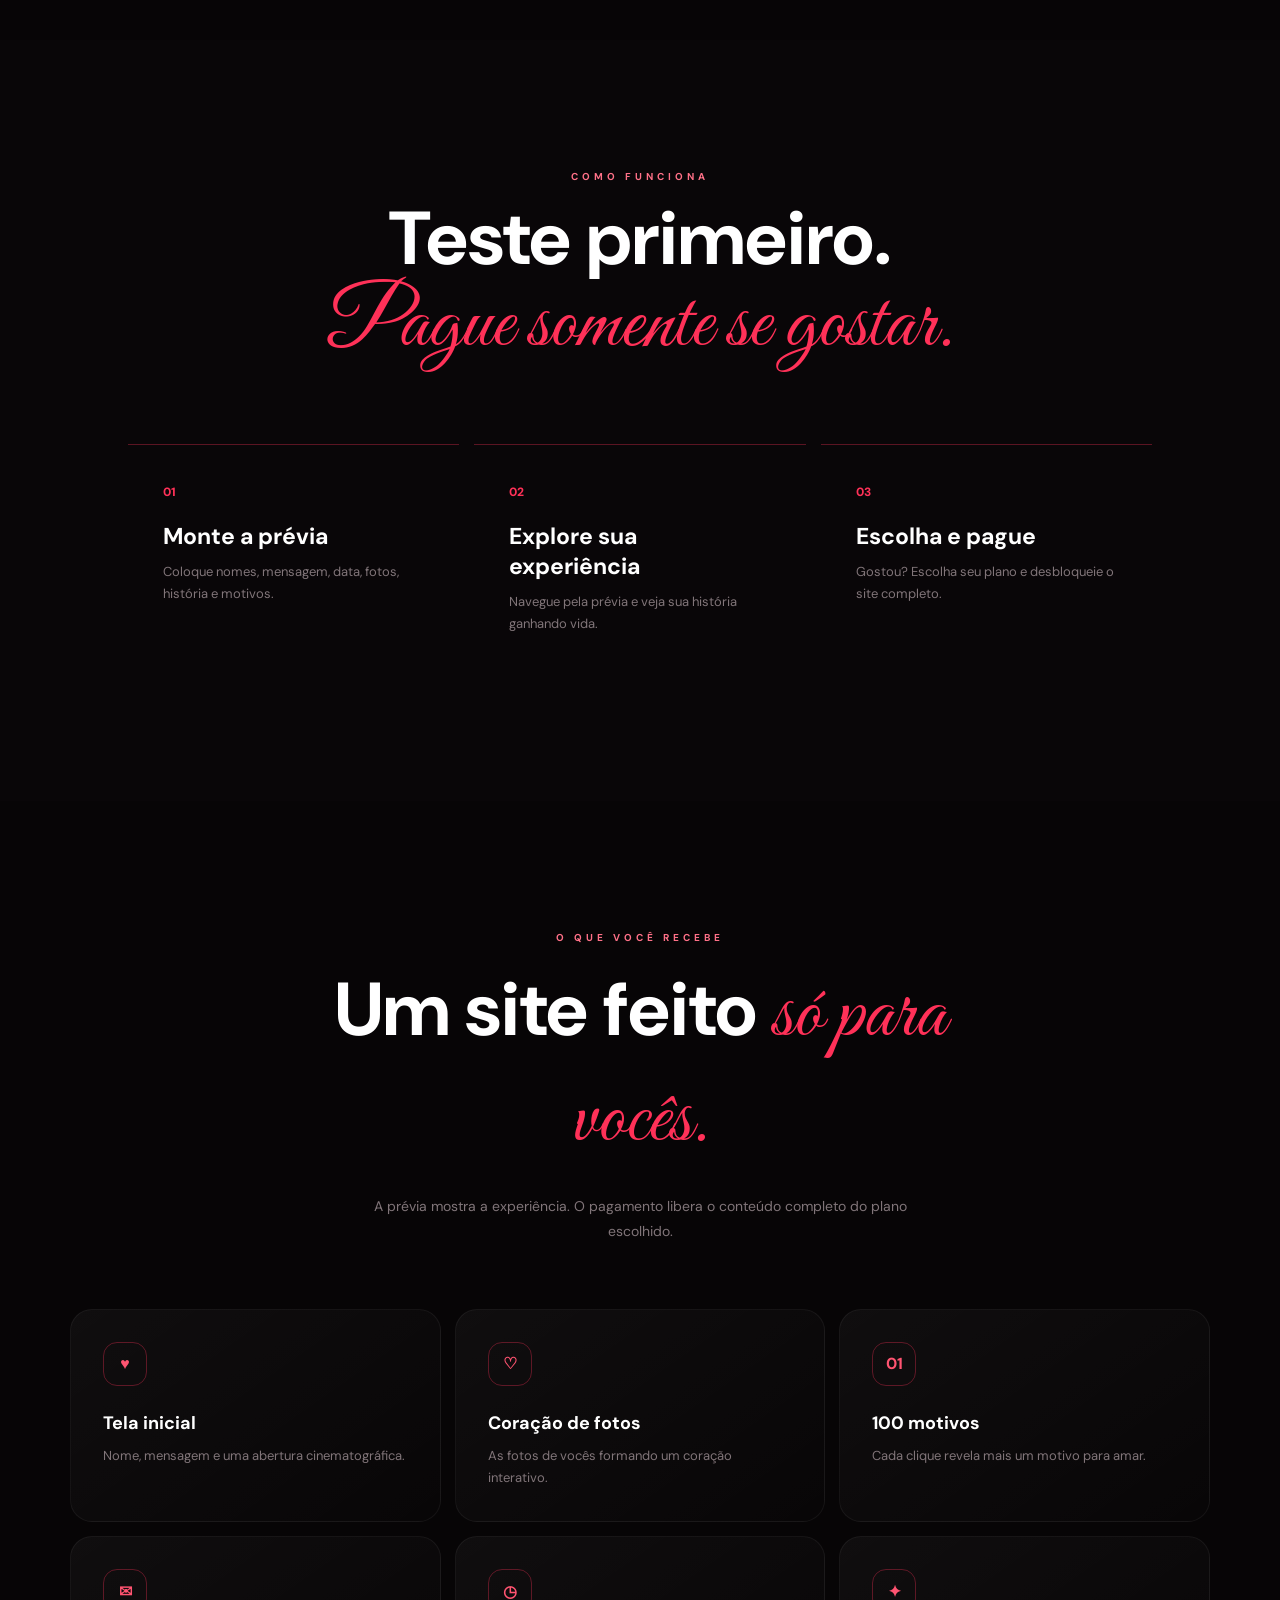
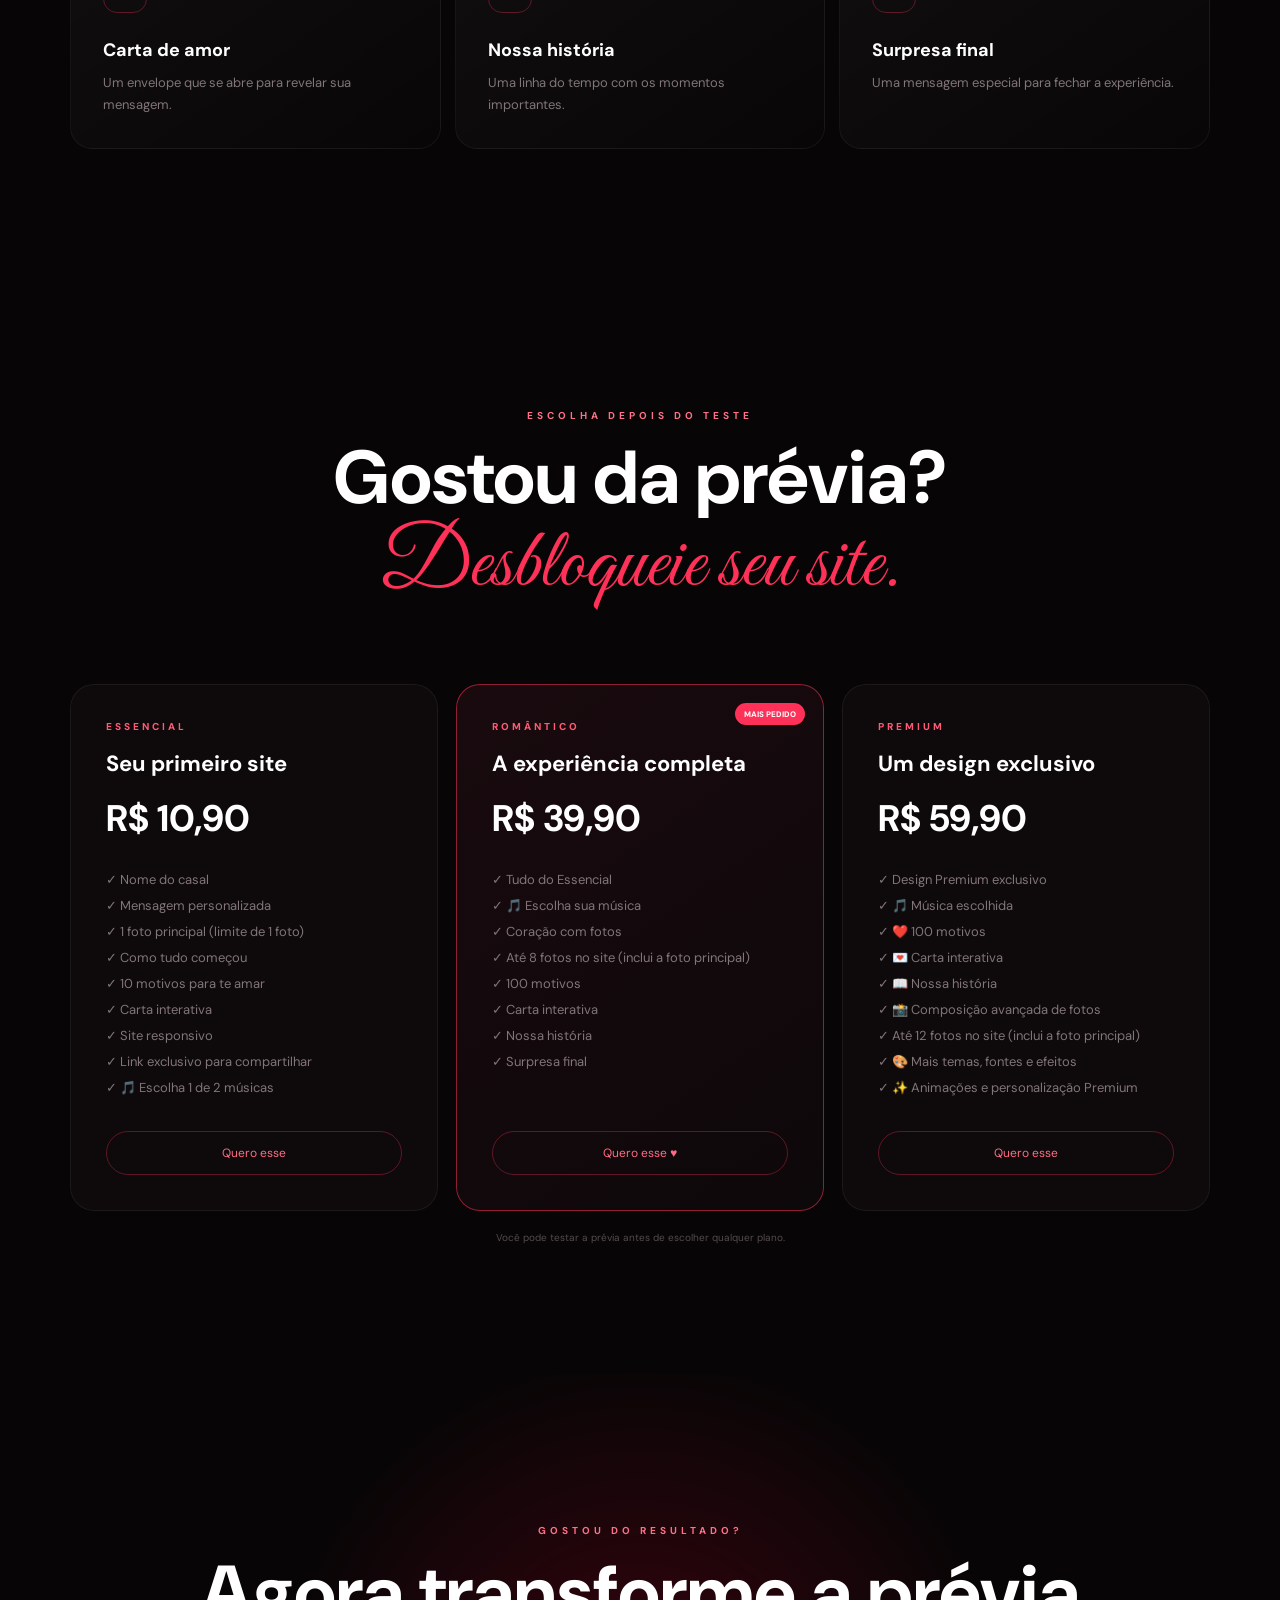
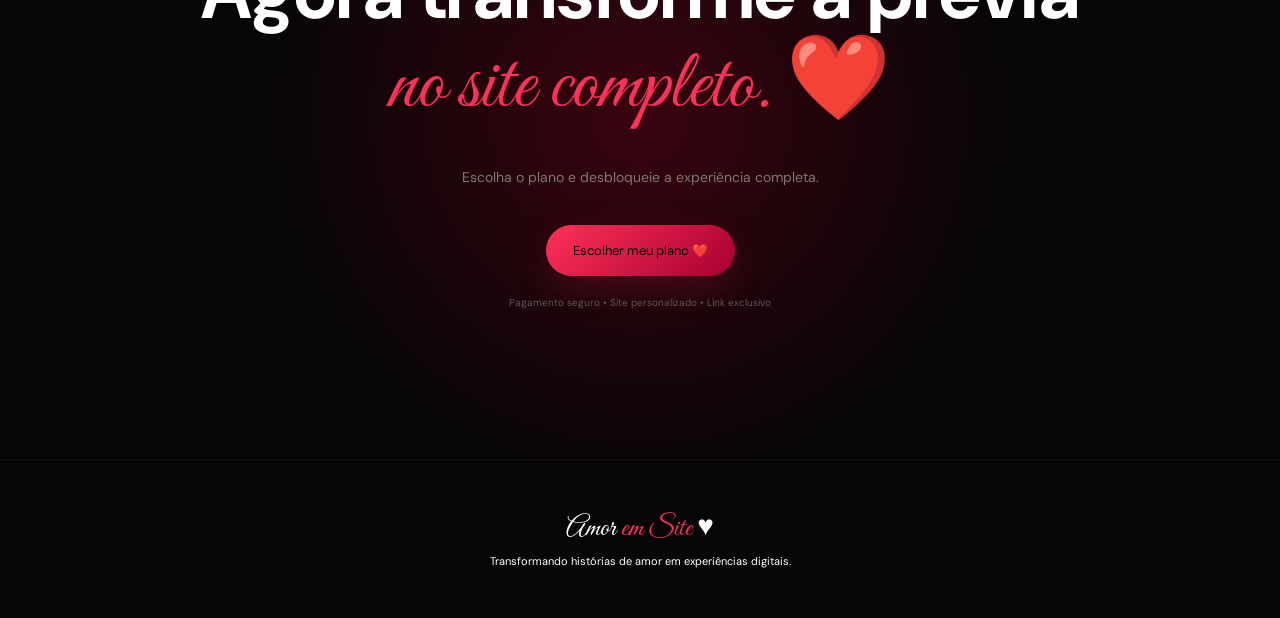
==== commit 4c9ac138: "Add files via upload" ====
--- a/index.html
+++ b/index.html
@@ -737,7 +737,10 @@
       <ul>
         <li>✓ Nome do casal</li>
         <li>✓ Mensagem personalizada</li>
-        <li>✓ 1 foto principal</li>
+        <li>✓ 1 foto principal (limite de 1 foto)</li>
+        <li>&#10003; Como tudo come&ccedil;ou</li>
+        <li>&#10003; 10 motivos para te amar</li>
+        <li>&#10003; Carta interativa</li>
         <li>✓ Site responsivo</li>
         <li>✓ Link exclusivo para compartilhar</li>
         <li>✓ 🎵 Escolha 1 de 2 músicas</li>
@@ -774,6 +777,7 @@
         <li>✓ Tudo do Essencial</li>
         <li>✓ 🎵 Escolha sua música</li>
         <li>✓ Coração com fotos</li>
+        <li>&#10003; At&eacute; 8 fotos no site (inclui a foto principal)</li>
         <li>✓ 100 motivos</li>
         <li>✓ Carta interativa</li>
         <li>✓ Nossa história</li>
@@ -810,6 +814,7 @@
         <li>✓ 💌 Carta interativa</li>
         <li>✓ 📖 Nossa história</li>
         <li>✓ 📸 Composição avançada de fotos</li>
+        <li>&#10003; At&eacute; 12 fotos no site (inclui a foto principal)</li>
         <li>✓ 🎨 Mais temas, fontes e efeitos</li>
         <li>✓ ✨ Animações e personalização Premium</li>
       </ul>
@@ -876,6 +881,7 @@
 </footer>
 
 <script src="script.js?v=20261105-inline-music"></script>
+<script src="fotos-por-plano.js?v=20261108-corrigido"></script>
 
 
 <script>
--- a/style.css
+++ b/style.css
@@ -1577,4 +1577,4 @@
 .photo-control:has(input[id="photoPositionX"]),
 .photo-control:has(input[id="photoPositionY"]) {
   display: none !important;
-}
+}
